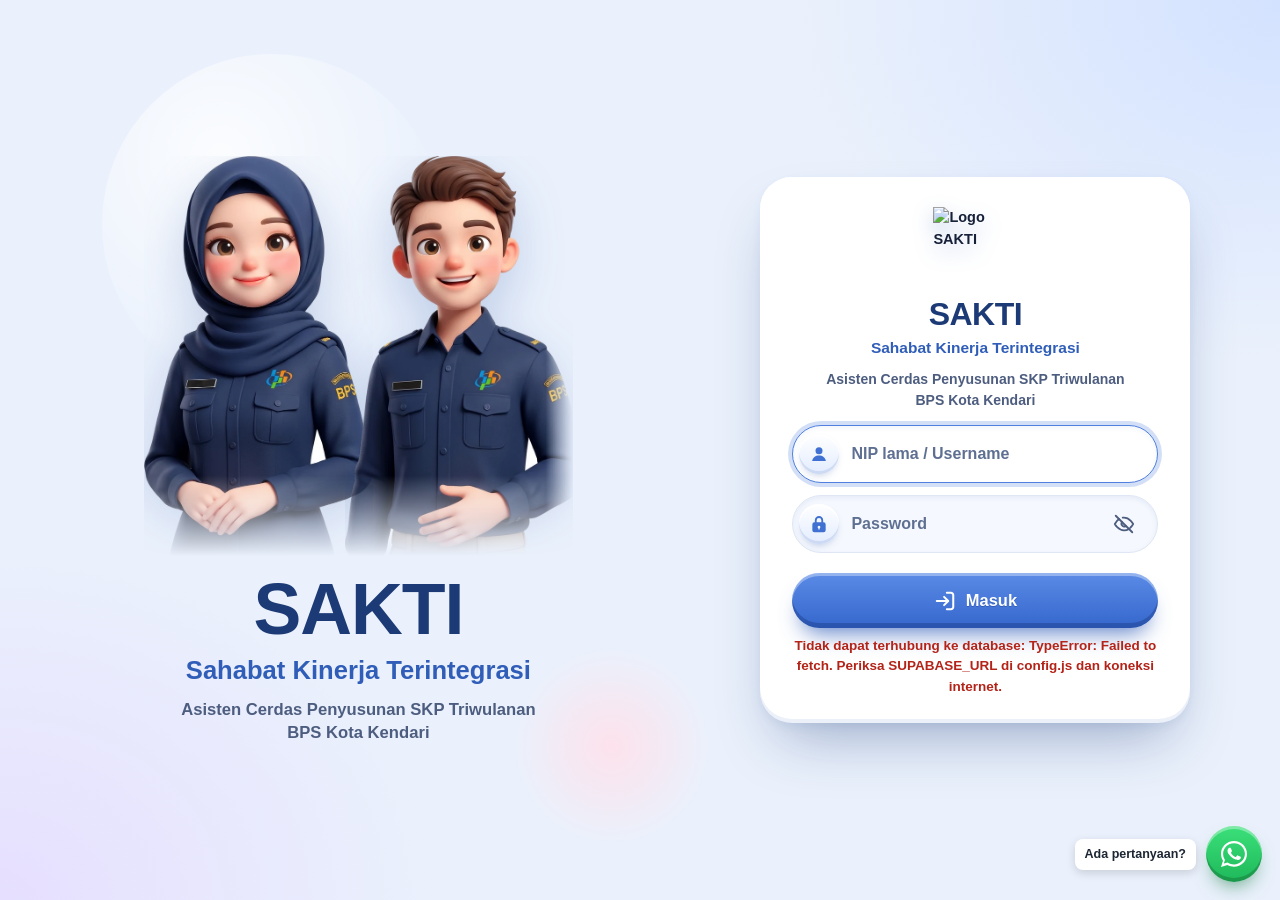
==== index.html @ a7b7d7a2 "Add files via upload" ====
<!DOCTYPE html>
<html lang="id">
<head>
<meta charset="utf-8">
<script>
/* Aplikasi terpasang di HP: setiap kali dibuka, halaman pertama = Catat Kegiatan */
try { var sa = (window.matchMedia && matchMedia('(display-mode: standalone)').matches) || navigator.standalone === true;
  if (sa && !sessionStorage.getItem('sakti-sesi') && !location.hash) { sessionStorage.setItem('sakti-sesi', '1'); location.replace('input.html'); }
  sessionStorage.setItem('sakti-sesi', '1'); } catch (e) { }
</script>
<meta name="viewport" content="width=device-width, initial-scale=1, viewport-fit=cover">
<meta name="description" content="Aplikasi SAKTI BPS Kota Kendari: catat kegiatan harian semudah chat, rekap otomatis, dan dokumen Bukti Dukung SKP siap unggah.">
<meta property="og:type" content="website">
<meta property="og:site_name" content="SAKTI · BPS Kota Kendari">
<meta property="og:title" content="SAKTI – Sahabat Kinerja Terintegrasi">
<meta property="og:description" content="Aplikasi SAKTI BPS Kota Kendari: catat kegiatan harian semudah chat, rekap otomatis, dan dokumen Bukti Dukung SKP siap unggah.">
<meta property="og:image" content="img/og-sakti.jpg">
<meta property="og:image:width" content="1200"><meta property="og:image:height" content="630">
<meta name="twitter:card" content="summary_large_image">
<title>SAKTI – Sahabat Kinerja Terintegrasi · BPS Kota Kendari</title>
<meta name="theme-color" content="#EAF1FC">
<meta name="mobile-web-app-capable" content="yes">
<meta name="apple-mobile-web-app-capable" content="yes">
<meta name="apple-mobile-web-app-title" content="SAKTI">
<link rel="manifest" href="manifest-dashboard.json">
<link rel="icon" href="icons/dashboard-192.png?v=3">
<link rel="apple-touch-icon" href="icons/dashboard-192.png?v=3">
<style>
  :root { --navy:var(--biru-700); --navy2:var(--biru-900); --biru:var(--biru-600); --biru-muda:var(--biru-50); --bg:var(--n-25); --kartu:#fff; --teks:var(--n-800); --teks2:var(--n-600); --garis:var(--n-100); --hijau:#008069; --merah:var(--bahaya); --kuning:var(--peringatan); }
  * { box-sizing: border-box; }
  html, body { margin: 0; }
  body { font-family: -apple-system, "Segoe UI", Roboto, "Helvetica Neue", Arial, sans-serif; background: var(--bg); color: var(--teks); font-size: 14.5px; line-height: 1.45; }
  button, input, select, textarea { font: inherit; color: inherit; }
  a { color: var(--biru); }
  .app { display: flex; min-height: 100dvh; }
  nav.sisi { width: 232px; background: var(--navy); color: #fff; flex-shrink: 0; display: flex; flex-direction: column; position: sticky; top: 0; height: 100dvh; }
  .brand { display: flex; align-items: center; gap: 10px; padding: 20px 18px 18px; font-weight: 700; font-size: 16px; }
  .brand img { width: 34px; height: 34px; border-radius: 9px; }
  .brand small { display: block; font-weight: 400; font-size: 11.5px; opacity: .7; }
  nav.sisi a.menu { display: flex; align-items: center; gap: 12px; color: #d7e3ef; text-decoration: none; padding: 11px 18px; margin: 2px 10px; border-radius: 9px; font-size: 14.5px; }
  nav.sisi a.menu:hover { background: rgba(255,255,255,.08); color: #fff; }
  nav.sisi .menu-grup { font-size: 11px; letter-spacing: .6px; text-transform: uppercase; color: var(--n-500); padding: 14px 28px 4px; }
  nav.sisi a.menu.aktif { background: #fff; color: var(--navy); font-weight: 600; }
  nav.sisi svg, .bawah-nav svg { width: 20px; height: 20px; fill: currentColor; flex-shrink: 0; }
  .akun { margin: auto 14px 10px; padding: 10px 12px; background: rgba(255,255,255,.07); border-radius: 10px; font-size: 12.5px; color: #d7e3ef; }
  .akun b { display: block; color: #fff; font-size: 13.5px; white-space: nowrap; overflow: hidden; text-overflow: ellipsis; }
  .akun button { margin-top: 6px; background: none; border: 1px solid rgba(255,255,255,.3); color: #fff; border-radius: 7px; padding: 4px 10px; font-size: 12px; cursor: pointer; }
  .catat-btn { margin: 0 14px 18px; display: flex; align-items: center; justify-content: center; gap: 8px; background: #25D366; color: #073b1c; font-weight: 700; text-decoration: none; padding: 12px; border-radius: 10px; }
  .catat-btn svg { width: 20px; height: 20px; fill: currentColor; }
  main { flex: 1; min-width: 0; padding: 22px 28px 40px; }
  .kepala { display: flex; align-items: center; gap: 12px; flex-wrap: wrap; margin-bottom: 18px; }
  .kepala h1 { font-size: 22px; margin: 0; flex: 1; min-width: 180px; }
  .kepala p { margin: 2px 0 0; color: var(--teks2); font-size: 13.5px; }
  .bulan { display: inline-flex; align-items: center; background: #fff; border: 1px solid var(--garis); border-radius: 10px; overflow: hidden; }
  .bulan button { border: 0; background: none; width: 36px; height: 38px; cursor: pointer; font-size: 18px; color: var(--teks2); }
  .bulan button:hover { background: var(--bg); }
  .bulan span { min-width: 140px; text-align: center; font-weight: 600; }
  .grid4 { display: grid; grid-template-columns: repeat(4, 1fr); gap: 14px; margin-bottom: 16px; }
  .grid2 { display: grid; grid-template-columns: 1.4fr 1fr; gap: 16px; margin-bottom: 16px; } .grid2-profil { grid-template-columns: 1.2fr 1fr; } .grid2 > * { min-width: 0; }
  .kartu { background: var(--kartu); border: 1px solid var(--garis); border-radius: 14px; padding: 16px 18px; }
  .kartu h2 { font-size: 15px; margin: 0 0 12px; display: flex; align-items: center; gap: 8px; }
  .kartu h2 .kanan { margin-left: auto; font-weight: 400; font-size: 13px; }
  .stat .label { color: var(--teks2); font-size: 13px; }
  .stat .angka { font-size: 30px; font-weight: 700; letter-spacing: -.5px; margin: 4px 0 2px; font-variant-numeric: tabular-nums; }
  .stat .ket { font-size: 12.5px; color: var(--teks2); }
  .chartwrap { position: relative; }
  .chartwrap svg { width: 100%; height: 220px; display: block; }
  .tip { position: absolute; pointer-events: none; background: var(--n-800); color: #fff; font-size: 12.5px; padding: 6px 9px; border-radius: 7px; white-space: nowrap; transform: translate(-50%, -110%); opacity: 0; transition: opacity .1s; z-index: 3; }
  .rhk-item { padding: 9px 0; border-bottom: 1px solid var(--garis); }
  .rhk-item:last-child { border-bottom: 0; }
  .rhk-item .atas { display: flex; gap: 10px; align-items: baseline; font-size: 13.5px; }
  .rhk-item .atas b { flex: 1; font-weight: 500; }
  .rhk-item .atas span { color: var(--teks2); white-space: nowrap; font-variant-numeric: tabular-nums; }
  .progress { height: 8px; background: var(--n-50); border-radius: 4px; margin-top: 6px; overflow: hidden; }
  .progress i { display: block; height: 100%; background: var(--biru); border-radius: 4px; }
.b-on { background: var(--sukses-bg); color: var(--sukses); } .b-off { background: var(--bahaya-bg); color: var(--bahaya); }
  .pd-tabel td { vertical-align: middle; } .pd-tabel .num, .pd-tabel th.num { text-align: right; } .pd-tabel .nip { font-variant-numeric: tabular-nums; color: var(--teks2); white-space: nowrap; }
  .pd-tabel a.nm { color: inherit; text-decoration: none; display: flex; align-items: center; gap: 10px; } .pd-tabel a.nm:hover b { color: var(--biru-600); text-decoration: underline; }
  .pd-alat { display: flex; gap: 10px; flex-wrap: wrap; padding: 0 18px 12px; } .pd-alat input, .pd-alat select { border: 1px solid var(--n-200); border-radius: 10px; padding: 9px 12px; font: inherit; font-size: 14px; background: #fff; } .pd-alat input { flex: 1; min-width: 180px; }
  .akt a.nmk { color: inherit; font-weight: 600; text-decoration: none; } .akt a.nmk:hover { text-decoration: underline; } .akt .kut { display: block; color: var(--teks); font-size: 12.5px; margin-top: 3px; padding: 6px 9px; background: #f6f8fb; border-radius: 8px; overflow: hidden; text-overflow: ellipsis; white-space: nowrap; max-width: 100%; }
  .akt .tx { min-width: 0; flex: 1; } #dashPim .d-baris2 > *, #dashPim .d-baris3 > * { min-width: 0; } .tb-bln .trk i.nol { min-width: 0; padding: 0; }
  a.top { color: inherit; text-decoration: none; } a.top:hover { border-color: #c9d8ea; }
  @media (max-width: 560px) { .pd-tabel .hp-sembunyi { display: none; } }
  .badge { display: inline-flex; align-items: center; gap: 4px; font-size: 12px; font-weight: 600; padding: 2px 8px; border-radius: 10px; }
  .b-ok { background: var(--sukses-bg); color: var(--sukses); } .b-jalan { background: #fff3dc; color: var(--peringatan); } .b-kurang { background: var(--bahaya-bg); color: var(--bahaya); }
  .daftar-baru div { display: flex; gap: 10px; padding: 8px 0; border-bottom: 1px solid var(--garis); font-size: 13.5px; }
  .daftar-baru div:last-child { border: 0; }
  .daftar-baru time { color: var(--teks2); white-space: nowrap; min-width: 82px; font-variant-numeric: tabular-nums; }
  .kosong { color: var(--teks2); text-align: center; padding: 26px 10px; font-size: 13.5px; }
  .tabel-wrap { overflow-x: auto; }
  table.t { width: 100%; border-collapse: collapse; font-size: 13.5px; }
  table.t th { text-align: left; font-size: 12px; text-transform: uppercase; letter-spacing: .3px; color: var(--teks2); font-weight: 600; padding: 10px 10px; border-bottom: 1px solid var(--garis); background: var(--n-25); white-space: nowrap; }
  table.t td { padding: 10px; border-bottom: 1px solid var(--garis); vertical-align: top; }
  table.t tr:hover td { background: var(--n-25); }
  .num { text-align: right; font-variant-numeric: tabular-nums; }
  .alat { display: flex; gap: 10px; flex-wrap: wrap; margin-bottom: 14px; align-items: center; }
  .alat input, .alat select { padding: 9px 11px; border: 1px solid var(--garis); border-radius: 9px; background: #fff; }
  .alat input[type=search] { flex: 1; min-width: 180px; }
  .btn { display: inline-flex; align-items: center; justify-content: center; gap: 7px; padding: 9px 15px; border-radius: 9px; border: 1px solid var(--garis); background: #fff; cursor: pointer; font-weight: 600; text-decoration: none; color: var(--teks); white-space: nowrap; }
  .btn:hover { background: var(--n-25); }
  .btn.utama { background: var(--navy); color: #fff; border-color: var(--navy); }
  .btn.utama:hover { background: var(--navy2); }
  .btn.bahaya { color: var(--merah); }
  .btn.kecil { padding: 5px 9px; font-size: 12.5px; font-weight: 500; }
  .btn:disabled { opacity: .55; cursor: default; }
  .ikon { border: 0; background: none; cursor: pointer; padding: 5px; border-radius: 6px; color: var(--teks2); }
  .ikon:hover { background: var(--bg); color: var(--teks); }
  .ikon svg { width: 18px; height: 18px; fill: currentColor; display: block; }
  .thumb { width: 38px; height: 38px; object-fit: cover; border-radius: 6px; margin-right: 3px; cursor: zoom-in; vertical-align: middle; background: #eee; }
  .form label { display: block; font-size: 12.5px; color: var(--teks2); margin: 12px 0 5px; font-weight: 500; }
  .form input, .form select, .form textarea { width: 100%; padding: 10px 11px; border: 1px solid var(--n-200); border-radius: 9px; background: #fff; }
  .form textarea { min-height: 90px; resize: vertical; }
  .form input:focus, .form select:focus, .form textarea:focus, .alat input:focus { outline: 2px solid var(--biru-muda); border-color: var(--biru); }
  .baris2 { display: grid; grid-template-columns: 1fr 1fr; gap: 0 14px; }
  .rhk-edit { border: 1px solid var(--garis); border-radius: 12px; padding: 4px 14px 14px; margin-bottom: 12px; background: #fff; }
  .rhk-edit .hd { display: flex; align-items: center; gap: 8px; padding-top: 10px; }
  .rhk-edit .hd b { width: 26px; height: 26px; border-radius: 50%; background: var(--biru-muda); color: var(--navy); display: grid; place-items: center; font-size: 13px; flex-shrink: 0; }
  .rhk-edit .hd .real { margin-left: auto; font-size: 13px; color: var(--teks2); }
  .rhk-edit .g { display: grid; grid-template-columns: 2.2fr 1fr .8fr .8fr; gap: 0 12px; }
  .jenis { display: grid; grid-template-columns: repeat(4, 1fr); gap: 10px; }
  @media (max-width: 1100px) { .jenis { grid-template-columns: 1fr 1fr; } }
  .jenis label { border: 2px solid var(--garis); border-radius: 12px; padding: 12px 14px; cursor: pointer; display: block; margin: 0; color: var(--teks); }
  .jenis input { display: none; }
  .jenis label:has(input:checked) { border-color: var(--biru); background: var(--biru-50); }
  .jenis b { display: block; font-size: 14px; margin-bottom: 2px; }
  .jenis span { font-size: 12.5px; color: var(--teks2); }
  .cek { display: flex !important; align-items: center; gap: 8px; color: var(--teks) !important; font-size: 14px !important; cursor: pointer; }
  .cek input { width: 18px; height: 18px; }
  .ringkas { background: var(--biru-50); border: 1px dashed #b8d0e8; border-radius: 10px; padding: 12px 14px; font-size: 13.5px; margin: 16px 0; }
  .bawah-nav { display: none; }
  .rk-tabel td { vertical-align: top; } .rk-tabel .rk-teks { font-weight: 600; line-height: 1.4; } .rk-tabel .iki { color: var(--teks2); line-height: 1.4; }
  .rk-tabel mark { background: #fff1a8; padding: 0; }
  .rk-baris { cursor: pointer; } .rk-baris:hover td { background: #f4f8fd; } .rk-baris.buka td { background: var(--biru-50); border-bottom-color: transparent; }
  .rk-baris .rk-teks { font-weight: 600; line-height: 1.4; } .rk-panah { display: inline-block; width: 22px; height: 22px; border-radius: 6px; text-align: center; line-height: 22px; color: var(--biru-600); transition: transform .15s; }
  .rk-baris.buka .rk-panah { transform: rotate(90deg); } .rk-jml { display: inline-block; font-size: 12px; font-weight: 600; color: var(--biru-700); background: var(--biru-50); border-radius: 999px; padding: 2px 9px; white-space: nowrap; }
  .rk-detail > td { background: #f7fafd; padding: 0 12px 12px 56px !important; }
  .iki-list { list-style: none; margin: 0; padding: 0; border: 1px solid #dde7f2; border-radius: 10px; background: #fff; overflow: hidden; }
  .iki-list li { display: flex; gap: 12px; align-items: flex-start; padding: 10px 12px; border-top: 1px solid var(--n-50); font-size: 13.5px; line-height: 1.45; }
  .iki-list li:first-child { border-top: 0; } .iki-list .iki-no { flex: 0 0 auto; font-weight: 700; color: var(--biru-600); min-width: 40px; } .iki-list .iki-t { flex: 1; }
  .iki-list .iki-k { flex: 0 0 auto; font-size: 12px; color: var(--teks2); white-space: nowrap; } .iki-list .iki-a { flex: 0 0 auto; white-space: nowrap; }
  .iki-tambah { margin-top: 8px; border: 1px dashed #9cbad9; background: none; color: var(--biru-700); border-radius: 8px; padding: 6px 12px; font: inherit; font-size: 12.5px; font-weight: 600; cursor: pointer; }
  .pager { display: flex; justify-content: space-between; align-items: center; gap: 10px; flex-wrap: wrap; padding: 12px 18px 16px; font-size: 13px; color: var(--teks2); }
  .pg-nav { display: flex; gap: 4px; flex-wrap: wrap; } .pg-nav button { min-width: 34px; height: 34px; border: 1px solid #d5dfea; background: #fff; border-radius: 8px; font: inherit; font-weight: 600; color: var(--biru-700); cursor: pointer; }
  .pg-nav button.aktif { background: var(--biru-700); border-color: var(--biru-700); color: #fff; } .pg-nav button:disabled { opacity: .4; cursor: default; } .pg-titik { padding: 0 4px; line-height: 34px; }
  @media (max-width: 640px) { .rk-detail > td { padding-left: 12px !important; } .iki-list li { flex-wrap: wrap; } .iki-list .iki-t { flex-basis: calc(100% - 52px); } }
  .rk-tabel td[rowspan] { background: var(--n-25); } .rk-n { font-size: 11px; font-weight: 600; color: var(--biru-600); margin-top: 3px; }
  .rk-admin { display: inline-block; font-size: 11.5px; font-weight: 600; color: var(--biru-700); background: var(--biru-50); border-radius: 6px; padding: 3px 7px; } .rk-dari { font-size: 11px; color: var(--biru-600); margin-top: 2px; }
  .rk-pilih { display: block; width: 100%; min-width: 200px; max-width: 320px; text-align: left; font: inherit; font-size: 12.5px; line-height: 1.35; padding: 6px 8px; border: 1px solid var(--n-200); border-radius: 8px; background: #fff; cursor: pointer; color: var(--teks); }
  .rk-pilih.kosong-rk { border-color: #e8b35a; background: #fff9ec; color: var(--peringatan); }
  .ri-ring { background: var(--biru-50); border: 1px dashed #b8d0e8; border-radius: 10px; padding: 10px 12px; margin: 12px 0 8px; font-size: 13.5px; }
  .ri-tbl { max-height: 330px; overflow: auto; border: 1px solid var(--garis); border-radius: 10px; } .ri-tbl table { font-size: 12.5px; }
  .st { font-weight: 600; white-space: nowrap; } .st.ok { color: var(--sukses); } .st.salah { color: var(--bahaya); } .st.ada { color: var(--peringatan); }
  .rk-baru { display: grid; grid-template-columns: 1fr 1fr auto; gap: 12px; margin-top: 14px; padding-top: 14px; border-top: 1px dashed var(--garis); }
  .rk-baru label, .rk-row label { display: block; font-size: 12px; color: var(--teks2); margin-bottom: 4px; font-weight: 500; }
  .rk-baru textarea, .rk-row textarea, table.rekap textarea { width: 100%; font: inherit; font-size: 13.5px; padding: 8px 9px; border: 1px solid var(--n-200); border-radius: 8px; resize: vertical; background: #fff; }
  .rk-row { display: grid; grid-template-columns: 30px 1fr 1fr auto; gap: 10px; align-items: start; padding: 10px 0; border-bottom: 1px solid var(--garis); }
  .rk-row .no { width: 26px; height: 26px; border-radius: 50%; background: var(--biru-muda); color: var(--navy); display: grid; place-items: center; font-weight: 700; font-size: 13px; margin-top: 18px; }
  .rk-row .info { font-size: 12px; color: var(--teks2); margin-top: 20px; white-space: nowrap; display: flex; gap: 6px; align-items: center; }
  table.rekap textarea { min-height: 38px; border-color: transparent; background: transparent; padding: 6px 7px; }
  table.rekap textarea:hover { border-color: var(--n-200); background: #fff; } table.rekap textarea:focus { border-color: var(--biru); background: #fff; outline: 2px solid var(--biru-muda); }
  table.rekap select { font: inherit; font-size: 13px; padding: 6px 7px; border: 1px solid var(--n-200); border-radius: 8px; background: #fff; max-width: 220px; }
  table.rekap select.kosong-rk { border-color: #e8b35a; background: #fff9ec; }
  table.rekap tr.dipilih td { background: var(--biru-50); }
  .massal { display: flex; gap: 8px; align-items: center; flex-wrap: wrap; background: var(--biru-50); border: 1px solid #c9dcf0; border-radius: 10px; padding: 8px 12px; margin-bottom: 12px; font-size: 13.5px; }
  .massal select { font: inherit; padding: 6px 8px; border: 1px solid var(--n-200); border-radius: 8px; max-width: 320px; }
  .tersimpan { color: var(--sukses); font-size: 12px; }
  .gab-daftar { border: 1px solid var(--garis); border-radius: 10px; max-height: 240px; overflow: auto; margin-bottom: 8px; }
  .gab-daftar label { display: flex; gap: 10px; align-items: flex-start; padding: 9px 12px; border-top: 1px solid var(--garis); margin: 0; font-weight: 400; color: var(--teks); cursor: pointer; font-size: 13.5px; }
  .gab-daftar label:first-child { border-top: 0; } .gab-daftar input { width: auto; margin: 3px 0 0; } .gab-daftar small { color: var(--teks2); white-space: nowrap; margin-left: auto; }
  .pb-info .ld-hapus { border: 0; background: none; color: var(--bahaya); cursor: pointer; font: inherit; padding: 0; text-decoration: underline; }
  .pb-info { margin-top: 6px; padding: 6px 8px; border-radius: 8px; background: var(--biru-50); border: 1px solid #c9def5; font-size: 12px; color: var(--biru-700); }
  tr.baris-gab td { background: #f6f9ff; } .gab-jml { font-size: 12px; color: var(--biru-700); font-weight: 600; } .gab-ket { font-size: 11.5px; color: var(--teks2); margin-top: 3px; }
  .gab-tanda { font-size: 12px; color: var(--biru-700); background: var(--biru-50); border-radius: 6px; padding: 3px 7px; margin-top: 4px; display: inline-flex; gap: 6px; align-items: center; }
  .gab-tanda button { border: 0; background: none; color: var(--bahaya); cursor: pointer; font: inherit; font-size: 12px; padding: 0; }
  .saran-gab { background: #fffbea; border: 1px solid #f1d39a; border-radius: 10px; padding: 10px 12px; margin-bottom: 12px; font-size: 13.5px; }
  .saran-gab .sg { border-top: 1px dashed #ecd9a6; padding: 8px 0 2px; display: flex; gap: 10px; align-items: flex-start; flex-wrap: wrap; }
  .saran-gab .sg ul { margin: 0; padding-left: 18px; flex: 1; min-width: 220px; } .saran-gab .sg li { margin: 1px 0; }
  .modal { position: fixed; inset: 0; background: rgba(15,25,35,.5); display: none; align-items: center; justify-content: center; z-index: 50; padding: 16px; }
  .modal.on { display: flex; }
  .modal .isi { background: #fff; border-radius: 16px; width: 100%; max-width: 540px; max-height: 92dvh; overflow-y: auto; padding: 20px 22px; }
  .modal h3 { margin: 0 0 6px; font-size: 18px; }
  .modal .aksi { display: flex; gap: 8px; justify-content: flex-end; margin-top: 18px; flex-wrap: wrap; }
  .fotoedit { display: flex; gap: 8px; flex-wrap: wrap; align-items: center; }
  .fotoedit div { position: relative; } .fotoedit img { width: 72px; height: 72px; object-fit: cover; border-radius: 8px; display: block; }
  .fotoedit button.x { position: absolute; top: -6px; right: -6px; width: 22px; height: 22px; border-radius: 50%; border: 0; background: #333; color: #fff; cursor: pointer; line-height: 22px; padding: 0; }
  #viewer { position: fixed; inset: 0; background: rgba(0,0,0,.9); display: none; z-index: 60; align-items: center; justify-content: center; cursor: zoom-out; }
  #viewer.on { display: flex; } #viewer img { max-width: 96%; max-height: 96%; }
  #skp-toast { position: fixed; left: 50%; bottom: 28px; transform: translateX(-50%) translateY(20px); background: var(--n-800); color: #fff; padding: 10px 18px; border-radius: 22px; font-size: 13.5px; opacity: 0; pointer-events: none; transition: .2s; z-index: 70; max-width: 90%; text-align: center; }
  #skp-toast.show { opacity: 1; transform: translateX(-50%); }
  .info-box { background: #fffbea; border: 1px solid #f1df9c; border-radius: 10px; padding: 11px 14px; font-size: 13.5px; margin-bottom: 14px; }
  .langkah { margin: 6px 0 0; padding-left: 20px; } .langkah li { margin: 4px 0; }

  /* ===== Gaya baru: sidebar gradasi + topbar (selaras halaman admin) ===== */
  body { background: var(--n-25); }
  nav.sisi { background: linear-gradient(180deg, var(--biru-700) 0%, var(--biru-700) 55%, var(--biru-600) 100%); }
  .brand { border-bottom: 1px solid rgba(255,255,255,.12); margin-bottom: 8px; }
  .brand img { width: 38px; height: 38px; border-radius: 10px; background: #fff; }
  nav.sisi a.menu { color: rgba(255,255,255,.86); font-weight: 500; transition: background .15s; }
  nav.sisi a.menu.aktif { box-shadow: 0 4px 14px rgba(0,0,0,.15); font-weight: 700; }
  nav.sisi .menu-grup { color: rgba(255,255,255,.55); }
  .akun { display: flex; align-items: center; gap: 10px; margin: auto 12px 16px; padding: 10px; background: rgba(255,255,255,.08); }
  .akun .av { background: #fff; color: var(--biru-700); } .akun .u { flex: 1; min-width: 0; } .akun .u b { font-size: 13px; } .akun .u small { display: block; font-size: 11.5px; opacity: .75; white-space: nowrap; overflow: hidden; text-overflow: ellipsis; }
  .akun button { margin: 0; width: 34px; height: 34px; padding: 0; display: grid; place-items: center; border-radius: 9px; background: rgba(255,255,255,.08); }
  .akun button svg { width: 17px; height: 17px; fill: none; }
  .isi-utama { flex: 1; min-width: 0; display: flex; flex-direction: column; }
  .topbar { position: sticky; top: 0; z-index: 30; background: rgba(255,255,255,.92); backdrop-filter: blur(8px); border-bottom: 1px solid var(--garis); display: flex; align-items: center; gap: 14px; padding: 12px 28px; padding-top: calc(12px + env(safe-area-inset-top)); }
  .tb-judul { flex: 1; min-width: 0; } .tb-judul h1 { margin: 0; font-size: 19px; } .tb-judul p { margin: 1px 0 0; font-size: 12.5px; color: var(--teks2); white-space: nowrap; overflow: hidden; text-overflow: ellipsis; }
  .tb-catat { display: inline-flex; align-items: center; gap: 7px; background: #25D366; color: #073b1c; font-weight: 700; text-decoration: none; padding: 9px 14px; border-radius: 10px; font-size: 13.5px; } .tb-catat svg { width: 18px; height: 18px; fill: currentColor; }
  .av { width: 38px; height: 38px; border-radius: 50%; display: grid; place-items: center; font-weight: 700; font-size: 14px; color: #fff; background: var(--biru-600); flex: 0 0 auto; text-decoration: none; }
  .d-hero .bulan span { color: #fff; }
  .akt .tx b { font-weight: 600; } .akt .meta { display: flex; flex-wrap: wrap; gap: 4px 10px; margin-top: 3px; font-size: 12px; color: var(--teks2); }
  .akt .bd-ik { width: 36px; height: 36px; border-radius: 10px; display: grid; place-items: center; font-size: 12px; font-weight: 800; color: #fff; flex: 0 0 auto; }
  .tag-rk { color: var(--biru-600); font-weight: 600; } .tag-no { color: var(--peringatan); font-weight: 600; }
  .qa a { position: relative; overflow: hidden; border-radius: 16px; padding: 18px 16px; color: #fff; text-align: center; min-height: 104px; display: flex; flex-direction: column; align-items: center; justify-content: center; gap: 4px; text-decoration: none; transition: transform .15s, box-shadow .15s; }
  .qa a:hover { transform: translateY(-2px); box-shadow: 0 10px 22px rgba(0,0,0,.16); }
  .qa a::after { content: ""; position: absolute; width: 90px; height: 90px; border-radius: 50%; background: rgba(255,255,255,.14); right: -26px; top: -30px; }
  .qa a svg { width: 24px; height: 24px; position: absolute; left: 16px; top: 16px; } .qa a b { font-size: 14.5px; margin-top: 18px; } .qa a small { font-size: 12px; opacity: .85; }
  .qhijau { background: linear-gradient(135deg, var(--sukses), #10b981); }
  #v-dashboard .chartwrap svg { height: 240px; }
  @media (max-width: 760px) { .topbar { padding: 10px 14px; padding-top: calc(10px + env(safe-area-inset-top)); } .tb-catat { display: none; } .tb-judul p { display: none; } }
  /* ===== Dashboard ===== */
  .d-hero { position: relative; overflow: hidden; border-radius: 22px; padding: 26px 28px 24px; color: #fff; background: linear-gradient(120deg, var(--biru-700) 0%, var(--biru-600) 60%, #2a7cc7 100%); box-shadow: 0 14px 34px rgba(31,78,121,.28); margin-bottom: 20px; }
  .d-hero::before, .d-hero::after { content: ""; position: absolute; border-radius: 50%; background: rgba(255,255,255,.07); }
  .d-hero::before { width: 360px; height: 360px; right: -90px; top: -150px; } .d-hero::after { width: 220px; height: 220px; right: 160px; bottom: -150px; }
  .d-hero-atas { position: relative; display: flex; align-items: flex-start; gap: 14px; flex-wrap: wrap; z-index: 1; }
  .d-hero h2 { margin: 0; font-size: 28px; letter-spacing: -.3px; } .d-hero .d-sub { margin: 4px 0 0; opacity: .85; font-size: 14.5px; }
  .d-tgl { display: inline-block; margin-left: 12px; vertical-align: 6px; font-size: 12.5px; font-weight: 600; background: rgba(255,255,255,.16); border: 1px solid rgba(255,255,255,.25); padding: 4px 12px; border-radius: 999px; }
  .d-hero-aksi { margin-left: auto; display: flex; gap: 8px; align-items: center; }
  .d-hero .bulan { background: rgba(255,255,255,.12); border-color: rgba(255,255,255,.28); color: #fff; } .d-hero .bulan button { color: #fff; } .d-hero .bulan span { min-width: 128px; }
  .d-btn-kaca { border: 1px solid rgba(255,255,255,.3); background: rgba(255,255,255,.12); color: #fff; border-radius: 10px; height: 38px; min-width: 38px; display: inline-grid; place-items: center; cursor: pointer; padding: 0 10px; }
  .d-btn-kaca svg { width: 17px; height: 17px; } .d-btn-kaca:hover { background: rgba(255,255,255,.22); }
  .d-hero-grid { position: relative; z-index: 1; display: grid; grid-template-columns: repeat(4, 1fr); gap: 14px; margin-top: 22px; }
  .d-tile { background: rgba(255,255,255,.1); border: 1px solid rgba(255,255,255,.2); border-radius: 14px; padding: 14px 16px; }
  .d-tile .t-kep { display: flex; align-items: center; gap: 9px; font-size: 13px; opacity: .92; }
  .d-tile .t-ik { width: 30px; height: 30px; border-radius: 8px; background: rgba(255,255,255,.18); display: grid; place-items: center; } .d-tile .t-ik svg { width: 17px; height: 17px; }
  .d-tile b { display: block; font-size: 28px; margin: 10px 0 2px; font-variant-numeric: tabular-nums; letter-spacing: -.5px; } .d-tile small { font-size: 12px; opacity: .78; }
  .d-kpi { display: grid; grid-template-columns: repeat(4, 1fr); gap: 16px; margin-bottom: 20px; }
  .d-kartu { background: #fff; border: 1px solid var(--n-100); border-radius: 18px; box-shadow: 0 2px 10px rgba(16,40,70,.05); }
  .kpi { padding: 18px 18px 16px; }
  .kpi-atas { display: flex; justify-content: space-between; align-items: flex-start; }
  .kpi-ik { width: 44px; height: 44px; border-radius: 12px; display: grid; place-items: center; } .kpi-ik svg { width: 22px; height: 22px; }
  .tren { display: inline-flex; align-items: center; gap: 4px; font-size: 12px; font-weight: 700; padding: 3px 9px; border-radius: 999px; background: var(--sukses-bg); color: var(--sukses); } .tren.turun { background: #fdecec; color: var(--bahaya); } .tren.netral { background: var(--n-50); color: var(--n-600); }
  .kpi b.angka { display: block; font-size: 30px; margin: 14px 0 2px; font-variant-numeric: tabular-nums; letter-spacing: -.5px; }
  .kpi .k-lbl { font-weight: 600; font-size: 14px; } .kpi .k-sub { font-size: 12px; color: var(--teks2); }
  .kpi .k-prog { display: flex; justify-content: space-between; font-size: 12px; color: var(--teks2); margin-top: 14px; } .kpi .k-prog b { color: var(--teks); }
  .bar-p { height: 7px; background: var(--n-50); border-radius: 99px; overflow: hidden; margin-top: 6px; } .bar-p i { display: block; height: 100%; border-radius: 99px; }
  .kpi .k-kaki { display: flex; justify-content: space-between; font-size: 12px; color: var(--teks2); margin-top: 12px; padding-top: 10px; border-top: 1px solid var(--n-50); } .kpi .k-kaki b { color: var(--teks); }
  .d-baris2 { display: grid; grid-template-columns: 1.65fr 1fr; gap: 20px; margin-bottom: 20px; }
  .d-baris3 { display: grid; grid-template-columns: 1fr 1fr; gap: 20px; margin-bottom: 20px; }
  .d-pad { padding: 20px 22px; }
  .d-kep { display: flex; align-items: flex-start; gap: 10px; margin-bottom: 16px; } .d-kep > div:first-child { flex: 1; }
  .d-kep h3 { margin: 0; font-size: 17px; } .d-kep p { margin: 2px 0 0; font-size: 13px; color: var(--teks2); }
  .seg { display: inline-flex; gap: 6px; } .seg button { border: 1px solid var(--n-200); background: #fff; border-radius: 9px; padding: 7px 12px; font-size: 13px; font-weight: 600; cursor: pointer; color: var(--teks); }
  .seg button.on { background: var(--biru-700); border-color: var(--biru-700); color: #fff; }
  .tb-bln { margin-bottom: 14px; } .tb-bln .bk { display: flex; align-items: center; gap: 8px; font-size: 13.5px; margin-bottom: 7px; } .tb-bln .bk .nm { font-weight: 600; } .tb-bln .bk .ket { color: var(--teks2); font-size: 12.5px; flex: 1; } .tb-bln .bk .nil { font-weight: 700; }
  .tb-bln .trk { height: 44px; background: var(--n-50); border-radius: 12px; overflow: hidden; } .tb-bln .trk i { display: flex; align-items: center; justify-content: flex-end; height: 100%; padding-right: 14px; color: #fff; font-style: normal; font-size: 12.5px; font-weight: 700; border-radius: 12px; background: linear-gradient(90deg, var(--biru-700), var(--biru-600)); min-width: 52px; transition: width .5s; }
  .mini4 { display: grid; grid-template-columns: repeat(4, 1fr); gap: 12px; margin-top: 18px; padding-top: 18px; border-top: 1px solid var(--n-50); }
  .mini4 > div { border-radius: 14px; padding: 14px 10px; text-align: center; } .mini4 svg { width: 20px; height: 20px; } .mini4 b { display: block; font-size: 22px; margin: 6px 0 2px; font-variant-numeric: tabular-nums; } .mini4 span { font-size: 12px; color: var(--teks2); }
  .live { display: inline-flex; align-items: center; gap: 6px; font-size: 12px; font-weight: 600; color: var(--sukses); } .live::before { content: ""; width: 8px; height: 8px; border-radius: 50%; background: #22c55e; box-shadow: 0 0 0 3px rgba(34,197,94,.2); }
  .akt { display: flex; gap: 12px; padding: 12px 0; border-bottom: 1px solid var(--n-50); } .akt:last-child { border-bottom: 0; }
  .akt .av { width: 36px; height: 36px; font-size: 13px; } .akt .tx { font-size: 13.5px; line-height: 1.4; } .akt .tx small { display: block; color: var(--teks2); font-size: 12px; margin-top: 2px; } .akt .tx em { font-style: normal; color: var(--sukses); font-weight: 600; }
  .lnk { display: block; text-align: center; margin-top: 10px; color: var(--biru-600); font-weight: 600; font-size: 13.5px; text-decoration: none; border: 0; background: none; cursor: pointer; width: 100%; padding: 8px; }
  .qa { display: grid; grid-template-columns: 1fr 1fr; gap: 14px; }
  .qa button { position: relative; overflow: hidden; border: 0; border-radius: 16px; padding: 18px 16px; color: #fff; text-align: center; cursor: pointer; min-height: 104px; display: flex; flex-direction: column; align-items: center; justify-content: center; gap: 4px; font: inherit; transition: transform .15s, box-shadow .15s; }
  .qa button:hover { transform: translateY(-2px); box-shadow: 0 10px 22px rgba(0,0,0,.16); }
  .qa button::after { content: ""; position: absolute; width: 90px; height: 90px; border-radius: 50%; background: rgba(255,255,255,.14); right: -26px; top: -30px; }
  .qa svg { width: 24px; height: 24px; position: absolute; left: 16px; top: 16px; } .qa b { font-size: 14.5px; margin-top: 18px; } .qa small { font-size: 12px; opacity: .85; }
  .q1 { background: linear-gradient(135deg, var(--biru-700), var(--biru-600)); } .q2 { background: linear-gradient(135deg, var(--sukses), #10b981); } .q3 { background: linear-gradient(135deg, #f97316, #fb923c); } .q4 { background: linear-gradient(135deg, #7c3aed, #a855f7); }
  .top { display: flex; align-items: center; gap: 14px; padding: 12px 14px; border: 1px solid var(--n-50); border-radius: 14px; margin-bottom: 10px; background: var(--n-25); }
  .top .av { position: relative; width: 46px; height: 46px; border-radius: 12px; font-size: 15px; } .top .rk { position: absolute; top: -7px; right: -7px; width: 20px; height: 20px; border-radius: 50%; background: #fff; color: var(--n-800); font-size: 11px; font-weight: 800; display: grid; place-items: center; box-shadow: 0 1px 4px rgba(0,0,0,.2); }
  .top .nm { flex: 1; min-width: 0; } .top .nm b { display: block; font-size: 14.5px; white-space: nowrap; overflow: hidden; text-overflow: ellipsis; } .top .nm small { font-size: 12px; color: var(--teks2); }
  .top .nil { text-align: right; } .top .nil b { display: block; font-size: 17px; } .top .nil small { font-size: 11.5px; color: var(--teks2); }
  .pend { display: grid; grid-template-columns: repeat(3, 1fr); gap: 16px; }
  .pend > div { border-radius: 16px; padding: 18px; display: flex; flex-direction: column; border: 1px solid; }
  .pend .p-atas { display: flex; justify-content: space-between; align-items: center; } .pend .p-ik { width: 42px; height: 42px; border-radius: 11px; display: grid; place-items: center; color: #fff; } .pend .p-ik svg { width: 21px; height: 21px; }
  .pend .p-n { min-width: 36px; height: 36px; padding: 0 8px; border-radius: 99px; display: grid; place-items: center; color: #fff; font-weight: 800; font-size: 15px; }
  .pend h4 { margin: 14px 0 4px; font-size: 15.5px; } .pend p { margin: 0 0 14px; font-size: 13px; color: var(--teks2); flex: 1; }
  .pend .p-btn { border: 0; border-radius: 11px; padding: 11px; color: #fff; font-weight: 700; cursor: pointer; font: inherit; font-weight: 700; }
  .pd1 { background: var(--peringatan-bg); border-color: #fed7aa !important; } .pd1 .p-ik, .pd1 .p-n, .pd1 .p-btn { background: #C2410C; }
  .pd2 { background: var(--biru-50); border-color: #bfdbfe !important; } .pd2 .p-ik, .pd2 .p-n, .pd2 .p-btn { background: var(--biru-600); }
  .pd3 { background: var(--bahaya-bg); border-color: #fecaca !important; } .pd3 .p-ik, .pd3 .p-n, .pd3 .p-btn { background: var(--bahaya); }
  .pill-merah { display: inline-flex; align-items: center; gap: 6px; font-size: 12.5px; font-weight: 700; color: var(--bahaya); background: var(--bahaya-bg); border-radius: 99px; padding: 5px 12px; } .pill-merah::before { content: ""; width: 7px; height: 7px; border-radius: 50%; background: var(--bahaya); }
  .pill-hijau { display: inline-flex; font-size: 12.5px; font-weight: 700; color: var(--sukses); background: var(--sukses-bg); border-radius: 99px; padding: 5px 12px; }
  @media (max-width: 1100px) { .d-hero-grid, .d-kpi { grid-template-columns: repeat(2, 1fr); } .d-baris2 { grid-template-columns: 1fr; } }
  @media (max-width: 760px) { .d-baris3 { grid-template-columns: 1fr; } .pend { grid-template-columns: 1fr; } .mini4 { grid-template-columns: 1fr 1fr; } .d-hero { padding: 20px 18px; } .d-hero h2 { font-size: 22px; } .d-tgl { display: none; } .d-hero-aksi { margin-left: 0; width: 100%; } .d-tile b { font-size: 23px; } .kpi b.angka { font-size: 25px; } }
  @media (max-width: 560px) { .tb-bln .bk .ket { display: none; } .tb-bln .bk .nm { flex: 1; } .d-kep { flex-wrap: wrap; } }
  @media (max-width: 420px) { .d-hero-grid, .d-kpi { grid-template-columns: 1fr 1fr; gap: 10px; } .d-tile { padding: 12px; } .kpi { padding: 14px; } }
  .sb-badge { margin-left: auto; min-width: 20px; height: 20px; padding: 0 6px; border-radius: 99px; background: var(--bahaya); color: #fff; font-size: 11.5px; font-weight: 800; display: inline-grid; place-items: center; }
  .saran-ajak { display: flex; align-items: center; gap: 12px; margin-bottom: 16px; text-decoration: none; color: inherit; border-color: #fde68a; background: #fffbeb; }
  .saran-ajak .sa-ik { font-size: 26px; } .saran-ajak b { display: block; font-size: 14.5px; } .saran-ajak small { display: block; color: var(--teks2); font-size: 12.5px; margin-top: 2px; } .saran-ajak > div { flex: 1; }
  .saran-hero { border-radius: 20px; padding: 22px 26px; color: #fff; background: linear-gradient(120deg, var(--biru-700) 0%, var(--biru-600) 60%, #2a7cc7 100%); margin-bottom: 18px; box-shadow: 0 12px 30px rgba(31,78,121,.22); }
  .saran-hero h2 { margin: 0; font-size: 22px; } .saran-hero p { margin: 6px 0 0; opacity: .9; font-size: 14px; max-width: 720px; }
  .saran-grid { display: grid; grid-template-columns: 1fr 1.1fr; gap: 18px; align-items: start; }
  .form textarea { width: 100%; padding: 10px 11px; border: 1px solid var(--n-200); border-radius: 9px; font: inherit; resize: vertical; box-sizing: border-box; }
  .sa-kat { display: grid; grid-template-columns: 1fr 1fr; gap: 8px; }
  .sa-kat button { display: flex; align-items: center; gap: 8px; padding: 10px 12px; border: 1.5px solid #dbe3ec; background: #fff; border-radius: 11px; font: inherit; font-size: 13.5px; font-weight: 600; cursor: pointer; text-align: left; color: var(--teks); }
  .sa-kat button span { font-size: 17px; } .sa-kat button.on { border-color: var(--biru-600); background: var(--biru-50); color: var(--biru-700); box-shadow: 0 0 0 3px rgba(29,99,166,.12); }
  .sa-lampir { display: flex; align-items: center; gap: 10px; margin-top: 12px; flex-wrap: wrap; }
  .sa-prev { margin-top: 10px; position: relative; display: inline-block; } .sa-prev img { max-width: 220px; max-height: 160px; border-radius: 10px; border: 1px solid var(--garis); display: block; }
  .sa-prev button { position: absolute; top: -8px; right: -8px; width: 26px; height: 26px; border-radius: 50%; border: 0; background: var(--n-800); color: #fff; cursor: pointer; }
  .sa-item { border: 1px solid #e8edf3; border-radius: 14px; padding: 14px; margin-bottom: 12px; background: var(--n-25); }
  .sa-item .sa-atas { display: flex; gap: 8px; align-items: center; flex-wrap: wrap; font-size: 12px; color: var(--teks2); }
  .sa-item h4 { margin: 8px 0 4px; font-size: 14.5px; } .sa-item .sa-isi { font-size: 13.5px; white-space: pre-wrap; color: var(--n-800); }
  .sa-item img { max-width: 160px; max-height: 120px; border-radius: 8px; border: 1px solid var(--garis); margin-top: 8px; cursor: zoom-in; display: block; }
  .sa-kat-chip { display: inline-flex; gap: 4px; align-items: center; font-weight: 700; color: var(--biru-700); background: var(--biru-50); border-radius: 99px; padding: 2px 9px; }
  .st-chip { display: inline-block; font-weight: 700; border-radius: 99px; padding: 2px 9px; font-size: 11.5px; }
  .st-baru { background: var(--peringatan-bg); color: #92400e; } .st-dibaca { background: #e0f2fe; color: #075985; } .st-diproses { background: #ede9fe; color: #5b21b6; } .st-selesai { background: var(--sukses-bg); color: var(--sukses); }
  .sa-balas { margin-top: 10px; background: var(--sukses-bg); border: 1px solid #bbf7d0; border-radius: 12px; padding: 10px 12px; font-size: 13.5px; }
  .sa-balas b { display: block; font-size: 12px; color: var(--sukses); margin-bottom: 3px; } .sa-balas div { white-space: pre-wrap; }
  .sa-hapus { margin-left: auto; border: 0; background: none; color: var(--bahaya); font-size: 12px; cursor: pointer; text-decoration: underline; font: inherit; font-size: 12px; }
  @media (max-width: 980px) { .saran-grid { grid-template-columns: 1fr; } }
  nav.sisi a.menu.menu-catat { background: rgba(37,211,102,.16); color: #fff; font-weight: 700; box-shadow: inset 0 0 0 1px rgba(37,211,102,.45); }
  nav.sisi a.menu.menu-catat svg { color: #4ade80; } nav.sisi a.menu.menu-catat:hover { background: rgba(37,211,102,.26); }
  .d-baris3.satu { grid-template-columns: 1fr; }
  .pb-grid { display: grid; grid-template-columns: repeat(auto-fill, minmax(260px, 1fr)); gap: 10px; } .pb-grid .top { margin-bottom: 0; } .pb-grid > div:not(.top) { grid-column: 1 / -1; }
  .pim-only { display: none !important; } body.pim .pim-only { display: flex !important; } body.pim .menu-grup.pim-only { display: block !important; }
  body.pim .bawah-nav a.peg-only { display: none; }
  .pm-kontrol { display: flex; gap: 10px; align-items: center; flex-wrap: wrap; margin-bottom: 16px; }
  .pm-geser { display: inline-flex; align-items: center; background: #fff; border: 1px solid var(--garis); border-radius: 11px; overflow: hidden; }
  .pm-geser button { border: 0; background: none; width: 40px; height: 40px; font-size: 19px; color: var(--teks2); cursor: pointer; } .pm-geser button:hover { background: var(--n-50); } .pm-geser button:disabled { opacity: .3; cursor: default; }
  .pm-geser .pm-per { min-width: 150px; text-align: center; font-weight: 700; padding: 0 4px; } .pm-geser.kecil button { width: 34px; height: 38px; } .pm-geser.kecil .pm-per { min-width: 120px; font-size: 13.5px; }
  .pm-seg { display: inline-flex; background: #e9eef4; border-radius: 11px; padding: 3px; } .pm-seg button { border: 0; background: none; padding: 8px 13px; border-radius: 9px; font-size: 13px; font-weight: 700; color: var(--teks2); cursor: pointer; } .pm-seg button.on { background: #fff; color: var(--navy); box-shadow: 0 1px 3px rgba(0,0,0,.1); }
  .pm-sel { height: 40px; border: 1px solid var(--garis); border-radius: 11px; background: #fff; padding: 0 10px; font-weight: 600; font-size: 13.5px; max-width: 100%; }
  .pm-warn { display: flex; gap: 14px; align-items: flex-start; background: var(--peringatan-bg); border: 1px solid #fed7aa; border-left: 6px solid #f97316; border-radius: 16px; padding: 16px 18px; margin-bottom: 18px; }
  .pm-warn .ik { width: 42px; height: 42px; border-radius: 12px; background: #C2410C; color: #fff; display: grid; place-items: center; font-size: 21px; flex: 0 0 auto; }
  .pm-warn h4 { margin: 0 0 2px; font-size: 15.5px; color: #9a3412; } .pm-warn p { margin: 0 0 10px; font-size: 13px; color: #7c2d12; }
  .pm-warn .nama { display: flex; flex-wrap: wrap; gap: 8px; }
  .pm-warn .nama a { display: inline-flex; align-items: center; gap: 8px; background: #fff; border: 1px solid #fdba74; border-radius: 99px; padding: 4px 12px 4px 4px; text-decoration: none; color: var(--n-900); font-size: 13px; font-weight: 600; }
  .pm-warn .nama a small { color: #9a3412; font-weight: 500; } .pm-warn .nama .av { width: 26px; height: 26px; font-size: 10px; }
  .pm-ok { display: flex; gap: 10px; align-items: center; background: var(--sukses-bg); border: 1px solid #bbf7d0; border-radius: 14px; padding: 12px 16px; margin-bottom: 18px; color: var(--sukses); font-weight: 600; font-size: 13.5px; }
  .pm-grafik svg { width: 100%; height: 230px; display: block; } .pm-grafik { position: relative; }
  .pm-tabel-wrap { overflow: auto; max-height: calc(100vh - 250px); border-top: 1px solid var(--garis); -webkit-overflow-scrolling: touch; }
  .pm-tabel { width: 100%; border-collapse: separate; border-spacing: 0; font-size: 13.5px; }
  .pm-tabel th { position: sticky; top: 0; z-index: 3; background: #f6f8fb; text-align: left; font-size: 11.5px; text-transform: uppercase; letter-spacing: .4px; color: var(--teks2); font-weight: 700; padding: 10px 12px; border-bottom: 1px solid var(--garis); white-space: nowrap; }
  .pm-tabel th[data-urut] { cursor: pointer; user-select: none; } .pm-tabel th[data-urut]:hover { color: var(--navy); } .pm-tabel th .ar { opacity: .35; margin-left: 3px; } .pm-tabel th.aktif { color: var(--navy); } .pm-tabel th.aktif .ar { opacity: 1; }
  .pm-tabel td { padding: 11px 12px; border-bottom: 1px solid var(--n-50); vertical-align: middle; background: #fff; }
  .pm-tabel tr:last-child td { border-bottom: 0; } .pm-tabel tbody tr:hover td { background: var(--n-25); } .pm-tabel tbody tr.klik { cursor: pointer; }
  .pm-tabel .n { text-align: right; font-variant-numeric: tabular-nums; white-space: nowrap; } .pm-tabel .c { text-align: center; }
  .pm-nama { display: flex; align-items: center; gap: 10px; min-width: 190px; } .pm-nama .av { width: 34px; height: 34px; font-size: 12px; } .pm-nama b { display: block; font-size: 14px; white-space: nowrap; } .pm-nama small { color: var(--teks2); font-size: 12px; white-space: nowrap; }
  .pm-beku th:first-child, .pm-beku td:first-child { position: sticky; left: 0; z-index: 2; box-shadow: 1px 0 0 var(--garis); } .pm-beku th:first-child { z-index: 4; }
  .pm-beku th:last-child, .pm-beku td:last-child { position: sticky; right: 0; z-index: 2; box-shadow: -1px 0 0 var(--garis); } .pm-beku th:last-child { z-index: 4; }
  .pm-panah { width: 36px; height: 36px; border-radius: 10px; border: 1px solid var(--n-200); background: #fff; color: var(--navy); font-size: 20px; font-weight: 700; cursor: pointer; display: grid; place-items: center; } .pm-panah:hover { background: var(--navy); color: #fff; border-color: var(--navy); }
  .pm-akhir { max-width: 300px; min-width: 220px; } .pm-akhir div { display: -webkit-box; -webkit-line-clamp: 2; -webkit-box-orient: vertical; overflow: hidden; font-size: 13px; } .pm-akhir small { color: var(--teks2); font-size: 11.5px; }
  .pm-st { display: inline-block; font-size: 11.5px; font-weight: 700; padding: 3px 9px; border-radius: 99px; white-space: nowrap; } .pm-st.ok { background: var(--sukses-bg); color: var(--sukses); } .pm-st.no { background: var(--peringatan-bg); color: #92400e; } .pm-st.pasif { background: #fee2e2; color: #b91c1c; }
  .pm-bar { width: 110px; height: 7px; background: var(--n-50); border-radius: 99px; overflow: hidden; } .pm-bar i { display: block; height: 100%; background: linear-gradient(90deg, var(--biru-700), #3b82c4); border-radius: 99px; }
  .pm-alat { display: flex; gap: 8px; flex-wrap: wrap; padding: 14px; align-items: center; }
  .pm-cari { flex: 1 1 260px; display: flex; align-items: center; gap: 8px; height: 40px; border: 1px solid var(--garis); border-radius: 11px; padding: 0 12px; color: var(--teks2); background: #fff; } .pm-cari:focus-within { border-color: var(--biru-600); } .pm-cari svg { width: 17px; height: 17px; flex: 0 0 auto; } .pm-cari input { border: 0; outline: 0; width: 100%; font-size: 14px; background: none; }
  .pm-info { padding: 0 14px 10px; font-size: 12.5px; color: var(--teks2); }
  .pm-kembali { border: 0; background: none; color: var(--biru); font-weight: 700; font-size: 14px; cursor: pointer; padding: 4px 0; margin-bottom: 10px; }
  .pm-profil { display: flex; gap: 14px; align-items: center; padding: 16px 18px; margin-bottom: 16px; flex-wrap: wrap; } .pm-profil .av { width: 54px; height: 54px; font-size: 18px; } .pm-profil .tx { flex: 1; min-width: 200px; } .pm-profil b { font-size: 18px; display: block; } .pm-profil small { color: var(--teks2); font-size: 13px; } .pm-akhir { text-align: right; } @media (max-width: 560px) { .pm-akhir { text-align: left; flex-basis: 100%; padding: 10px 0 0 68px; border-top: 1px dashed var(--garis, var(--n-100)); } }
  .pm-hari { margin-bottom: 14px; } .pm-hari > h4 { margin: 0 0 8px; font-size: 13px; color: var(--teks2); text-transform: uppercase; letter-spacing: .4px; display: flex; gap: 8px; align-items: center; } .pm-hari > h4 span { background: var(--biru-50); color: var(--navy); border-radius: 99px; padding: 1px 8px; font-size: 11.5px; }
  .pm-keg { display: flex; gap: 12px; padding: 12px 14px; border-bottom: 1px solid var(--n-50); } .pm-keg:last-child { border-bottom: 0; } .pm-keg time { flex: 0 0 44px; font-size: 12.5px; font-weight: 700; color: var(--teks2); }
  .pm-keg .tx { flex: 1; min-width: 0; font-size: 14px; } .pm-keg .meta { display: flex; flex-wrap: wrap; gap: 4px 8px; margin-top: 4px; font-size: 12px; color: var(--teks2); }
  .pm-tag { display: inline-flex; gap: 4px; padding: 1px 8px; border-radius: 99px; font-weight: 700; font-size: 11.5px; max-width: 100%; overflow: hidden; text-overflow: ellipsis; white-space: nowrap; } .pm-tag.rk { background: #eef4fb; color: var(--navy); } .pm-tag.no { background: var(--peringatan-bg); color: var(--peringatan); } .pm-tag.rg { background: var(--n-50); color: #475569; } .pm-tag.ar { background: #f5f3ff; color: #6d28d9; }
  .pm-foto { border: 0; background: var(--n-50); border-radius: 99px; padding: 1px 9px; font-size: 11.5px; font-weight: 700; cursor: pointer; }
  .pm-rk { border-bottom: 1px solid var(--n-50); } .pm-rk:last-child { border-bottom: 0; } .pm-rk > button { display: flex; gap: 10px; align-items: center; width: 100%; padding: 13px 16px; border: 0; background: none; text-align: left; cursor: pointer; }
  .pm-rk > button .t { flex: 1; font-weight: 700; font-size: 14px; } .pm-rk > button .t small { display: block; font-weight: 600; font-size: 11.5px; color: var(--teks2); }
  .pm-n { min-width: 30px; height: 26px; padding: 0 8px; border-radius: 99px; background: #eef4fb; color: var(--navy); font-weight: 800; font-size: 13px; display: grid; place-items: center; flex: 0 0 auto; }
  .pm-rk-isi { padding: 0 16px 14px; } .pm-iki-l { font-size: 12.5px; font-weight: 700; color: var(--n-800); padding: 8px 0 6px; display: flex; gap: 8px; } .pm-iki-l span { flex: 1; }
  .pm-unit { display: flex; gap: 10px; padding: 8px 10px; border-radius: 10px; background: var(--n-25); margin-bottom: 6px; font-size: 13.5px; } .pm-unit .tx { flex: 1; } .pm-unit small { display: block; font-size: 11.5px; color: var(--teks2); } .pm-unit em { font-style: normal; font-weight: 800; color: #6d28d9; font-size: 12px; }
  @media (max-width: 760px) { .pm-geser { flex: 1 1 auto; } .pm-geser .pm-per { flex: 1; min-width: 0; } .pm-tabel-wrap { max-height: calc(100vh - 300px); } .pm-warn { padding: 14px; } .pm-alat .pm-sel { flex: 1 1 140px; } .pm-alat .pm-geser { flex: 1 1 100%; } }
  [hidden] { display: none !important; }
  .daftar-baru time { flex-shrink: 0; }
  @media (max-width: 1100px) { .grid4 { grid-template-columns: repeat(2, 1fr); } .grid2 { grid-template-columns: 1fr; } }
  @media (max-width: 760px) {
    nav.sisi { display: none; }
    main { padding: 14px 14px calc(84px + env(safe-area-inset-bottom)); }
    .kepala h1 { font-size: 19px; }
    .grid4 { gap: 10px; } .stat .angka { font-size: 24px; }
    .daftar-baru div { flex-direction: column; gap: 2px; } .daftar-baru time { font-size: 12px; }
    .kartu { padding: 14px; }
    .rhk-edit .g, .baris2, .jenis, .rk-baru { grid-template-columns: 1fr; }
    .rk-row { grid-template-columns: 26px 1fr; } .rk-row > div:nth-child(3), .rk-row .info { grid-column: 2; } .rk-row .info { margin-top: 0; }
    table.rekap thead { display: none; } table.rekap tr { display: grid; grid-template-columns: 30px 1fr; padding: 8px 4px; border-bottom: 1px solid var(--garis); } table.rekap td { border: 0; padding: 3px 4px; } table.rekap td:not(:first-child) { grid-column: 2; }
    .bawah-nav { display: flex; position: fixed; bottom: 0; left: 0; right: 0; background: #fff; border-top: 1px solid var(--garis); z-index: 40; padding-bottom: env(safe-area-inset-bottom); }
    .bawah-nav a { flex: 1; display: flex; flex-direction: column; align-items: center; gap: 2px; padding: 8px 2px 7px; font-size: 10.5px; color: var(--teks2); text-decoration: none; }
    .bawah-nav a.aktif { color: var(--navy); font-weight: 700; }
    .bawah-nav a.catat { color: var(--hijau); }
    table.t.responsif thead { display: none; }
    table.t.responsif tr { display: block; border-bottom: 1px solid var(--garis); padding: 8px 0; }
    table.t.responsif td { display: block; border: 0; padding: 3px 4px; }
    table.t.responsif td[data-l]::before { content: attr(data-l) ": "; color: var(--teks2); font-size: 12px; }
  }
</style>
<link rel="stylesheet" href="tema.css">
</head>
<body>
<div class="app">
  <nav class="sisi" aria-label="Menu utama">
    <div class="brand"><img src="img/logo-sakti.svg" alt="" width="44" height="44"><div>SAKTI<small>BPS Kota Kendari</small></div></div>
    <div class="akun" id="akunBox"></div>
    <a class="menu" href="#dashboard" data-r="dashboard"><svg class="g" viewBox="0 0 24 24" aria-hidden="true"><rect x="3" y="3" width="7" height="9" rx="1"/><rect x="14" y="3" width="7" height="5" rx="1"/><rect x="14" y="12" width="7" height="9" rx="1"/><rect x="3" y="16" width="7" height="5" rx="1"/></svg>Dashboard</a>
    <a class="menu menu-catat" href="input.html"><svg class="g" viewBox="0 0 24 24" aria-hidden="true"><path d="M21 15a2 2 0 0 1-2 2H7l-4 4V5a2 2 0 0 1 2-2h14a2 2 0 0 1 2 2z"/><path d="M12 7v6M9 10h6"/></svg>Catat Kegiatan</a>
    <a class="menu menu-kuis" href="kuis.html" data-kuis-menu hidden title="Kuis BerAKHLAK sedang berlangsung"><svg class="g" viewBox="0 0 24 24" aria-hidden="true"><rect x="2" y="6" width="20" height="12" rx="4"/><path d="M6 12h4M8 10v4"/><path d="M15 11h.01M18 13h.01"/></svg>Kuis BerAKHLAK<span class="skp-live titik" aria-label="sedang berlangsung"></span></a>
    <a class="menu" href="#rekap" data-r="rekap"><svg class="g" viewBox="0 0 24 24" aria-hidden="true"><rect x="8" y="2" width="8" height="4" rx="1"/><path d="M16 4h2a2 2 0 0 1 2 2v14a2 2 0 0 1-2 2H6a2 2 0 0 1-2-2V6a2 2 0 0 1 2-2h2"/><path d="M12 11h4M12 16h4M8 11h.01M8 16h.01"/></svg>Rekap Kegiatan</a>
    <a class="menu" href="#rk" data-r="rk"><svg class="g" viewBox="0 0 24 24" aria-hidden="true"><circle cx="12" cy="12" r="10"/><circle cx="12" cy="12" r="6"/><circle cx="12" cy="12" r="2"/></svg>RK &amp; IKI</a>
    <a class="menu" href="#upload" data-r="upload"><svg class="g" viewBox="0 0 24 24" aria-hidden="true"><path d="M12 13v8M8 17l4-4 4 4"/><path d="M20 16.6A5 5 0 0 0 18 7h-1.3A8 8 0 1 0 4 15.3"/></svg>Upload Dokumen</a>
    <a class="menu" href="#profil" data-r="profil"><svg class="g" viewBox="0 0 24 24" aria-hidden="true"><circle cx="12" cy="8" r="4"/><path d="M4 21v-1a6 6 0 0 1 6-6h4a6 6 0 0 1 6 6v1"/></svg>Profil</a>
    <div class="menu-grup pim-only">Pimpinan</div>
    <a class="menu pim-only" href="#analisis" data-r="analisis"><svg class="g" viewBox="0 0 24 24" aria-hidden="true"><path d="M3 3v18h18"/><path d="M8 17v-6M13 17V7M18 17v-3"/></svg>Analisis Pegawai</a>
    <a class="menu pim-only" href="#pegawai" data-r="pegawai"><svg class="g" viewBox="0 0 24 24" aria-hidden="true"><path d="M16 21v-2a4 4 0 0 0-4-4H6a4 4 0 0 0-4 4v2"/><circle cx="9" cy="7" r="4"/><path d="M22 21v-2a4 4 0 0 0-3-3.87M16 3.13a4 4 0 0 1 0 7.75"/></svg>Pegawai</a>
    <div class="menu-grup">Fitur tambahan</div>
    <a class="menu" href="#dinas" data-r="dinas"><svg class="g" viewBox="0 0 24 24" aria-hidden="true"><rect x="2" y="7" width="20" height="14" rx="2"/><path d="M16 21V5a2 2 0 0 0-2-2h-4a2 2 0 0 0-2 2v16"/></svg>Perjalanan Dinas</a>
    <div class="menu-grup">Bantuan</div>
    <a class="menu" href="#saran" data-r="saran"><svg class="g" viewBox="0 0 24 24" aria-hidden="true"><path d="M9 18h6M10 22h4"/><path d="M12 2a7 7 0 0 0-4 12.7c.6.5 1 1.2 1 2V17h6v-.3c0-.8.4-1.5 1-2A7 7 0 0 0 12 2z"/></svg>Saran Pengembang<span class="sb-badge" id="saranBadge" hidden></span></a>
    <div class="sb-cta"><img src="img/bintang.svg" alt="" width="66" height="66"><b>Catat selagi ingat</b><small>Tulis kegiatan semudah mengirim pesan.</small><a href="input.html">Catat sekarang</a></div>
  </nav>

  <div class="isi-utama">
  <div class="topbar"><div class="tb-judul"><h1 id="tbJudul">Dashboard</h1><p id="tbSub">Ringkasan kerja harian</p></div>
    <a class="av" id="tbAv" href="#profil" title="Profil">?</a></div>
  <main>
    <!-- DASHBOARD -->
    <section id="v-dashboard" hidden>
      <div id="dNilai"></div>
      <div id="dashPeg">
      <div class="d-hero">
        <img class="d-maskot" src="img/karakter-perempuan.webp" data-karakter alt="" width="520" height="910">
        <div class="d-hero-atas"><div><h2 id="sapa">Selamat datang</h2><p class="d-sub"><span id="sapaSub">Ringkasan kerja harian</span><span class="d-tgl" id="dTgl"></span></p></div>
          <div class="d-hero-aksi"><a class="d-pil" href="input.html"><svg class="g" viewBox="0 0 24 24" aria-hidden="true"><path d="M21 15a2 2 0 0 1-2 2H7l-4 4V5a2 2 0 0 1 2-2h14a2 2 0 0 1 2 2z"/><path d="M12 7v6M9 10h6"/></svg>Catat kegiatan</a><div class="bulan" data-bulan></div></div></div>
        <img class="d-tanaman" src="img/tanaman.svg" alt="" width="104" height="147">
      </div>
      <div class="d-hero-grid" id="dHero"></div>
      <div class="d-kpi" id="dKpi"></div>
      <div class="d-baris2">
        <div class="d-kartu d-pad"><div class="d-kep"><div><h3>Kegiatan per Hari</h3><p id="chartKet">Jumlah kegiatan yang dicatat setiap hari</p></div><a class="lnk" style="width:auto;margin:0;padding:0" href="#rekap">Rekap ›</a></div>
          <div class="chartwrap" id="chart"></div><div class="mini4" id="dMini"></div></div>
        <div class="d-kartu d-pad"><div class="d-kep"><div><h3>Kegiatan Terbaru</h3><p>Catatan terakhir Anda</p></div><span class="live" id="dLiveTag">Hari ini</span></div>
          <div id="dLive"></div><a class="lnk" href="#rekap">Lihat semua kegiatan →</a></div>
      </div>
      <div class="d-baris3 satu">
        <div class="d-kartu d-pad"><div class="d-kep"><div><h3>Kegiatan per Bidang</h3><p id="perBidangSub">Calon dokumen Bukti Dukung</p></div><a class="lnk" style="width:auto;margin:0;padding:0" href="#upload">Upload ›</a></div>
          <div class="pb-wrap"><div class="pb-donat" id="pbDonat"></div><div id="perBidang" class="pb-grid"></div></div></div>
      </div>
      <div class="d-kartu d-pad" style="margin-bottom:20px"><div class="d-kep"><div><h3>Perlu Perhatian</h3><p>Rapikan agar dokumen Bukti Dukung lengkap</p></div><span id="dPendJml"></span></div>
        <div class="pend" id="dPend"></div></div>
      </div>
      <div id="dashPim" hidden>
      <div class="d-hero">
        <img class="d-maskot" src="img/karakter-perempuan.webp" data-karakter alt="" width="520" height="910">
        <div class="d-hero-atas"><div><h2 id="pdSalam">Selamat datang</h2><p class="d-sub">Ringkasan kinerja pegawai <span id="pdSubBln"></span><span class="d-tgl" id="pdTgl"></span></p></div>
          <div class="d-hero-aksi"><button class="d-pil" type="button" data-pdke="monitor"><svg class="g" viewBox="0 0 24 24" aria-hidden="true"><path d="M16 21v-2a4 4 0 0 0-4-4H6a4 4 0 0 0-4 4v2"/><circle cx="9" cy="7" r="4"/><path d="M22 21v-2a4 4 0 0 0-3-3.87M16 3.13a4 4 0 0 1 0 7.75"/></svg>Pantau pegawai</button><div class="bulan" data-bulan></div><button class="d-btn-kaca" id="pdSegar" type="button" title="Muat ulang" aria-label="Muat ulang"><svg viewBox="0 0 24 24" fill="none" stroke="currentColor" stroke-width="2" stroke-linecap="round" stroke-linejoin="round"><path d="M21 12a9 9 0 1 1-2.64-6.36L21 8"/><path d="M21 3v5h-5"/></svg></button></div></div>
        <img class="d-tanaman" src="img/tanaman.svg" alt="" width="104" height="147">
      </div>
      <div class="d-hero-grid" id="pdHero"></div>
      <div class="d-kpi" id="pdKpi"></div>
      <div class="d-baris2">
        <div class="d-kartu d-pad"><div class="d-kep"><div><h3>Tren Pengisian</h3><p>Perbandingan tiga bulan terakhir</p></div><div class="seg" id="pdSeg"><button type="button" data-m="keg" class="on">Kegiatan</button><button type="button" data-m="peg">Pegawai</button></div></div>
          <div id="pdTren"></div><div class="mini4" id="pdMini"></div></div>
        <div class="d-kartu d-pad"><div class="d-kep"><div><h3>Pengisian Terbaru</h3><p>Pegawai yang terakhir mencatat kegiatan</p></div><span class="live">Hari ini</span></div>
          <div id="pdLive"></div><button class="lnk" type="button" data-pdke="monitor">Lihat semua pegawai →</button></div>
      </div>
      <div class="d-baris3">
        <div class="d-kartu d-pad"><div class="d-kep"><div><h3>Aksi Cepat</h3><p>Menu evaluasi yang sering dipakai</p></div></div>
          <div class="qa" id="pdQa">
            <button class="q1" type="button" data-qa="analisis"><svg viewBox="0 0 24 24" fill="none" stroke="currentColor" stroke-width="2" stroke-linecap="round"><path d="M3 3v18h18M8 17V11M13 17V7M18 17v-4"/></svg><b>Analisis Pegawai</b><small>Beban kerja &amp; pengisian</small></button>
            <button class="q2" type="button" data-qa="pegawai"><svg viewBox="0 0 24 24" fill="none" stroke="currentColor" stroke-width="2" stroke-linecap="round" stroke-linejoin="round"><path d="M17 21v-2a4 4 0 0 0-4-4H5a4 4 0 0 0-4 4v2"/><circle cx="9" cy="7" r="4"/><path d="M23 21v-2a4 4 0 0 0-3-3.87M16 3.13a4 4 0 0 1 0 7.75"/></svg><b>Daftar Pegawai</b><small>Kegiatan tiap pegawai</small></button>
            <button class="q3" type="button" data-qa="pasif"><svg viewBox="0 0 24 24" fill="none" stroke="currentColor" stroke-width="2" stroke-linecap="round" stroke-linejoin="round"><circle cx="12" cy="12" r="10"/><path d="M12 8v4M12 16h.01"/></svg><b>Tidak Aktif</b><small>3 bulan tanpa catatan</small></button>
            <button class="q4" type="button" data-qa="catat"><svg viewBox="0 0 24 24" fill="none" stroke="currentColor" stroke-width="2" stroke-linecap="round" stroke-linejoin="round"><path d="M21 15a2 2 0 0 1-2 2H7l-4 4V5a2 2 0 0 1 2-2h14a2 2 0 0 1 2 2z"/></svg><b>Catat Kegiatan</b><small>Kegiatan Anda sendiri</small></button>
          </div></div>
        <div class="d-kartu d-pad"><div class="d-kep"><div><h3>Pegawai Teraktif</h3><p id="pdTopSub">Kegiatan riil terbanyak bulan ini</p></div><button class="lnk" style="width:auto;margin:0;padding:0" type="button" data-pdke="monitor">Lihat semua ›</button></div>
          <div id="pdTop"></div></div>
      </div>
      <div class="d-kartu d-pad" style="margin-bottom:20px"><div class="d-kep"><div><h3>Perlu Perhatian</h3><p>Hal yang perlu ditindaklanjuti pimpinan</p></div><span id="pdPendJml"></span></div>
        <div class="pend" id="pdPend"></div></div>
      <div class="d-kartu" id="pdMonitor" style="margin-bottom:22px">
        <div class="d-pad" style="padding-bottom:6px"><div class="d-kep" style="margin-bottom:6px"><div><h3>Monitoring Pegawai</h3><p>Kegiatan riil = kegiatan yang sama dihitung satu walau dicatat berkali-kali. Klik nama untuk melihat kegiatannya.</p></div></div></div>
        <div class="pd-alat"><input type="search" id="pdCari" placeholder="Cari nama, NIP, unit…" aria-label="Cari pegawai">
          <select id="pdFilter" aria-label="Saring"><option value="">Semua pegawai</option><option value="belumHari">Belum mengisi hari ini</option><option value="belumBulan">Belum mengisi pada bulan ini</option><option value="pasif">Tidak aktif 3 bulan</option></select></div>
        <div class="tabel-wrap"><table class="t pd-tabel"><thead><tr><th>Nama</th><th class="hp-sembunyi">NIP baru</th><th class="hp-sembunyi">Unit kerja</th><th class="num">Hari terisi</th><th class="num">Kegiatan riil</th><th class="num hp-sembunyi">Catatan</th><th class="num hp-sembunyi">Foto</th><th class="hp-sembunyi">Terakhir mengisi</th><th>Hari ini</th></tr></thead><tbody id="pdTbl"></tbody></table></div>
      </div>
      </div>
    </section>

    <!-- REKAP KEGIATAN -->
    <section id="v-rekap" hidden>
      <div class="kepala"><div style="flex:1"><h1>Rekap Kegiatan</h1><p>Ubah uraian, bidang, dan RK langsung di tabel — tersimpan otomatis. Kegiatan baru dicatat lewat menu <a href="input.html">Catat Kegiatan</a>.</p></div><div class="bulan" data-bulan></div></div>
      <div class="kartu" style="padding:0">
        <div style="padding:16px 18px 0"><h2 style="margin-bottom:10px">Daftar kegiatan <span class="kanan" id="rekapInfo" style="font-weight:400;font-size:13px;color:var(--teks2)"></span></h2>
          <div class="alat"><input type="search" id="cari" placeholder="Cari uraian kegiatan…" aria-label="Cari"><select id="fBidang" aria-label="Saring bidang"></select><select id="fRk" aria-label="Saring RK"></select><button class="btn" id="btnEkspor" title="Unduh kegiatan bulan ini ke Excel"><svg class="g i16" viewBox="0 0 24 24" aria-hidden="true"><path d="M21 15v4a2 2 0 0 1-2 2H5a2 2 0 0 1-2-2v-4"/><path d="M7 10l5 5 5-5M12 15V3"/></svg> Ekspor Excel</button></div>
          <div id="saranGab"></div>
          <div class="massal" id="massal" hidden><b id="mJumlah"></b> dipilih → <button class="btn kecil utama" type="button" id="mTerapkan"><svg class="g i16" viewBox="0 0 24 24" aria-hidden="true"><circle cx="12" cy="12" r="10"/><circle cx="12" cy="12" r="6"/><circle cx="12" cy="12" r="2"/></svg> Pasangkan ke RK…</button><button class="btn kecil" type="button" id="mGabung" title="Kegiatan yang sama dengan kalimat berbeda ditampilkan sebagai satu uraian di dokumen"><svg class="g i16" viewBox="0 0 24 24" aria-hidden="true"><path d="M10 13a5 5 0 0 0 7.5.5l3-3a5 5 0 0 0-7-7l-1.7 1.7"/><path d="M14 11a5 5 0 0 0-7.5-.5l-3 3a5 5 0 0 0 7 7l1.7-1.7"/></svg> Gabungkan</button><button class="btn kecil" type="button" id="mBatal">Batal pilih</button></div>
        </div>
        <div class="tabel-wrap"><table class="t rekap"><thead><tr><th style="width:30px"><input type="checkbox" id="pilihSemua" aria-label="Pilih semua"></th><th>Tanggal</th><th>Uraian kegiatan</th><th>Bidang</th><th>RK</th><th>Foto</th><th></th></tr></thead><tbody id="tblKeg"></tbody></table></div>
      </div>
    </section>

    <!-- RK & IKI -->
    <section id="v-rk" hidden>
      <div class="kepala"><div style="flex:1"><h1>RK &amp; IKI</h1><p>RK &amp; IKI dari admin (🔒) tampil otomatis untuk semua pegawai. Anda dapat menambahkan RK sendiri bila belum ada di daftar. RK yang bidangnya sama dengan kegiatan akan ditawarkan saat memasangkan kegiatan.</p></div></div>
      <div class="kartu" style="padding:0">
        <div style="padding:16px 18px 0">
          <div class="alat"><input type="search" id="rkCari" placeholder="Cari kata dalam RK atau IKI…" aria-label="Cari RK"><select id="rkFBidang" aria-label="Saring bidang"></select>
            <button class="btn" type="button" id="rkImpor"><svg class="g i16" viewBox="0 0 24 24" aria-hidden="true"><path d="M21 15v4a2 2 0 0 1-2 2H5a2 2 0 0 1-2-2v-4"/><path d="M17 8l-5-5-5 5M12 3v12"/></svg> Impor Excel</button><button class="btn" type="button" id="rkEkspor"><svg class="g i16" viewBox="0 0 24 24" aria-hidden="true"><path d="M21 15v4a2 2 0 0 1-2 2H5a2 2 0 0 1-2-2v-4"/><path d="M7 10l5 5 5-5M12 15V3"/></svg> Ekspor</button><button class="btn" type="button" id="rkKosong" style="color:#b42318"><svg class="g i16" viewBox="0 0 24 24" aria-hidden="true"><path d="M3 6h18M8 6V4a2 2 0 0 1 2-2h4a2 2 0 0 1 2 2v2M19 6l-1 14a2 2 0 0 1-2 2H8a2 2 0 0 1-2-2L5 6"/></svg> Hapus RK saya</button><button class="btn utama" type="button" id="rkTambah">+ Tambah RK</button></div>
          <div id="rkRingkas" style="font-size:13px;color:var(--teks2);margin:-4px 0 10px"></div>
        </div>
        <div class="tabel-wrap"><table class="t rk-tabel"><thead><tr><th style="width:44px">No</th><th style="width:130px">Bidang</th><th>Rencana Kinerja (RK) <span style="font-weight:400;text-transform:none;letter-spacing:0">— klik untuk melihat IKI</span></th><th style="width:90px">IKI</th><th class="num" style="width:80px">Kegiatan</th><th style="width:40px"></th></tr></thead><tbody id="rkTbl"></tbody></table></div>
        <div class="pager" id="rkPager"></div>
      </div>
    </section>

    <!-- UPLOAD -->
    <section id="v-upload" hidden>
      <div class="kepala"><div style="flex:1"><h1>Upload Dokumen</h1><p>Dokumen Bukti Dukung Kegiatan Harian SKP — satu dokumen Word (.docx) untuk setiap bidang, siap diunggah.</p></div></div>
      <div class="kartu form" style="max-width:900px">
        <div class="baris2">
          <div><label for="uMode" style="margin-top:0">Periode</label><select id="uMode"><option value="triwulan">Per triwulan</option><option value="bulan">Per bulan</option><option value="rentang">Rentang tanggal</option></select></div>
          <div id="uTwBox" class="baris2" style="gap:0 10px"><div><label for="uTw" style="margin-top:0">Triwulan</label><select id="uTw"><option value="1">Triwulan 1 (Jan–Mar)</option><option value="2">Triwulan 2 (Apr–Jun)</option><option value="3">Triwulan 3 (Jul–Sep)</option><option value="4">Triwulan 4 (Okt–Des)</option></select></div><div><label for="uTahun" style="margin-top:0">Tahun</label><input type="number" id="uTahun" min="2020" max="2100"></div></div>
          <div id="uBulanBox" hidden><label for="uBulan" style="margin-top:0">Bulan</label><input type="month" id="uBulan"></div>
        </div>
        <div class="baris2" id="uRentang" hidden>
          <div><label for="uDari">Dari tanggal</label><input type="date" id="uDari"></div>
          <div><label for="uSampai">Sampai tanggal</label><input type="date" id="uSampai"></div>
        </div>
        <div class="baris2">
          <div><label for="uBidang">Bidang</label><select id="uBidang"></select></div>
          <div><label for="uJudul">Judul dokumen</label><input id="uJudul"></div>
        </div>
        <div class="ringkas" id="uRingkas"></div>
        <div id="uDaftar"></div>
        <input type="file" id="filePerbaikan" accept=".docx,application/vnd.openxmlformats-officedocument.wordprocessingml.document" hidden>
      </div>
      <div class="kartu" style="max-width:900px;margin-top:16px" id="driveKartu">
        <h2><svg class="g i16" viewBox="0 0 24 24" aria-hidden="true"><path d="M12 13v8M8 17l4-4 4 4"/><path d="M20 16.6A5 5 0 0 0 18 7h-1.3A8 8 0 1 0 4 15.3"/></svg> Dokumen di Google Drive <span class="kanan"><button class="btn kecil" type="button" id="btnSalinSemua" hidden>Salin semua link</button></span></h2>
        <div id="driveDaftar"></div>
      </div>
    </section>

    <!-- FITUR TAMBAHAN: LAPORAN PERJALANAN DINAS (isi dibuat oleh dinas.js) -->
    <section id="v-dinas" hidden></section>

    <!-- PROFIL -->
    <section id="v-profil" hidden>
      <div class="kepala"><div style="flex:1"><h1>Profil</h1><p>Lengkapi data diri. Nama dan NIP baru tampil di dokumen Bukti Dukung.</p></div></div>
      <div class="grid2 grid2-profil">
        <form class="kartu form" id="formProfil">
          <h2>Data pegawai</h2>
          <label for="pNama">Nama lengkap (dengan gelar)</label><input id="pNama" required>
          <div class="baris2">
            <div><label for="pUser">NIP lama (untuk masuk)</label><input id="pUser" readonly style="background:#f4f6f9"></div>
            <div><label for="pNip">NIP baru</label><input id="pNip" readonly style="background:#f4f6f9"></div>
          </div>
          <div class="baris2"><div><label for="pJabatan">Jabatan</label><input id="pJabatan"></div><div><label for="pUnit">Unit kerja</label><input id="pUnit" list="dlUnit"><datalist id="dlUnit"></datalist></div></div>
          <p style="font-size:12.5px;color:var(--teks2);margin:10px 0 0">NIP lama dan NIP baru hanya bisa diubah oleh admin.</p>
          <div style="margin-top:16px"><button class="btn utama" type="submit">Simpan profil</button></div>
        </form>
        <div>
          <div class="kartu" style="margin-bottom:16px">
            <h2>Karakter sapaan</h2>
            <p style="margin:-6px 0 0;font-size:13px;color:var(--teks2)">Pilih karakter yang menyapa Anda di dashboard.</p>
            <div class="pilih-karakter" data-pilih-karakter role="radiogroup" aria-label="Karakter sapaan"><button type="button" role="radio" aria-checked="false" data-k="p"><img src="img/karakter-perempuan.webp" alt="" width="520" height="909" loading="lazy">Perempuan</button><button type="button" role="radio" aria-checked="false" data-k="l"><img src="img/karakter-laki.webp" alt="" width="520" height="914" loading="lazy">Laki-laki</button></div>
          </div>
          <div class="kartu" style="margin-bottom:16px">
            <h2>Akun</h2>
            <form id="formPw" class="form" style="display:flex;gap:8px;align-items:flex-end;flex-wrap:wrap"><div style="flex:1;min-width:170px"><label for="pwBaru" style="margin-top:0">Password baru</label><input id="pwBaru" type="password" autocomplete="new-password" minlength="6" placeholder="min. 6 karakter"></div><button class="btn" type="submit">Ganti password</button></form>
            <p style="margin:14px 0 0"><button class="btn kecil" type="button" id="btnKeluar">Keluar dari akun</button></p>
          </div>
          <a class="kartu saran-ajak" href="#saran"><span class="sa-ik"><svg class="g i16" viewBox="0 0 24 24" aria-hidden="true"><path d="M9 18h6M10 22h4"/><path d="M12 2a7 7 0 0 0-4 12.7c.6.5 1 1.2 1 2V17h6v-.3c0-.8.4-1.5 1-2A7 7 0 0 0 12 2z"/></svg></span><div><b>Saran untuk Pengembang</b><small>Ada ide fitur, kendala, atau pertanyaan? Kirim ke admin agar SAKTI terus sesuai kebutuhan pegawai.</small></div><span class="sb-badge" id="saranBadge2" hidden></span><span style="color:var(--teks2);font-size:20px">›</span></a>
          <div class="kartu">
            <h2>Pasang di HP</h2>
            <ol class="langkah" style="font-size:13.5px">
              <li>Buka menu <a href="input.html">Input Kegiatan</a> di Chrome HP.</li>
              <li>Ketuk ⋮ lalu <b>Instal aplikasi / Tambahkan ke layar utama</b> (iPhone: Safari → Bagikan → <b>Tambah ke Layar Utama</b>).</li>
              <li>Ikon <b>SAKTI</b> muncul di layar HP — sekali ketuk langsung ke Catat Kegiatan.</li>
            </ol>
            <p style="margin:12px 0 0"><button class="btn" id="btnPasang" hidden>Pasang di perangkat ini</button></p>
          </div>
        </div>
      </div>
    </section>

    <!-- PIMPINAN: ANALISIS PEGAWAI -->
    <section id="v-analisis" hidden>
      <div class="pm-kontrol"><div class="pm-geser"><button type="button" data-geser="-1" aria-label="Periode sebelumnya">‹</button><span class="pm-per"></span><button type="button" data-geser="1" aria-label="Periode berikutnya">›</button></div>
        <div class="pm-seg" data-jenis><button type="button" data-j="bulan" class="on">Bulan</button><button type="button" data-j="trw">Triwulan</button></div>
        <select class="pm-sel" id="anUnit" aria-label="Unit kerja"></select></div>
      <div id="anPeringatan"></div>
      <div class="d-kpi" id="anKpi"></div>
      <div class="d-kartu d-pad" style="margin-bottom:18px"><div class="d-kep"><div><h3>Pegawai yang Mengisi per Hari</h3><p id="anGrafikSub"></p></div><span id="anGrafikPill"></span></div><div class="pm-grafik" id="anGrafik"></div></div>
      <div class="d-kartu" style="margin-bottom:18px"><div class="d-pad" style="padding-bottom:10px"><div class="d-kep" style="margin-bottom:0"><div><h3>Beban Kerja Pegawai</h3><p>Kegiatan riil = kegiatan yang sama dihitung satu walau dicatat berkali-kali (seperti dokumen Bukti Dukung). Klik judul kolom untuk mengurutkan.</p></div></div></div>
        <div class="pm-tabel-wrap" style="max-height:none"><table class="pm-tabel" id="anTabel"></table></div></div>
    </section>

    <!-- PIMPINAN: DAFTAR PEGAWAI -->
    <section id="v-pegawai" hidden>
      <div class="d-kartu">
        <div class="pm-alat">
          <label class="pm-cari"><svg viewBox="0 0 24 24" fill="none" stroke="currentColor" stroke-width="2" stroke-linecap="round"><circle cx="11" cy="11" r="7"/><path d="m21 21-4.3-4.3"/></svg><input type="search" id="pgCari" placeholder="Cari nama, NIP, jabatan, atau isi kegiatan…" aria-label="Cari pegawai"></label>
          <select class="pm-sel" id="pgUnit" aria-label="Unit kerja"></select>
          <select class="pm-sel" id="pgStatus" aria-label="Status pengisian"><option value="">Semua status</option><option value="isi">Mengisi pada periode ini</option><option value="belum">Belum mengisi pada periode ini</option><option value="pasif">Tidak mengisi 3 bulan</option></select>
          <div class="pm-geser kecil"><button type="button" data-geser="-1" aria-label="Bulan sebelumnya">‹</button><span class="pm-per"></span><button type="button" data-geser="1" aria-label="Bulan berikutnya">›</button></div>
        </div>
        <div class="pm-info" id="pgInfo"></div>
        <div class="pm-tabel-wrap" id="pgWrap"><table class="pm-tabel pm-beku" id="pgTabel"></table></div>
      </div>
    </section>

    <!-- PIMPINAN: KEGIATAN SEORANG PEGAWAI -->
    <section id="v-lihat" hidden>
      <button type="button" class="pm-kembali" id="lhKembali">‹ Kembali ke daftar pegawai</button>
      <div class="d-kartu pm-profil" id="lhProfil"></div>
      <div class="pm-kontrol"><div class="pm-geser"><button type="button" data-geser="-1" aria-label="Periode sebelumnya">‹</button><span class="pm-per"></span><button type="button" data-geser="1" aria-label="Periode berikutnya">›</button></div>
        <div class="pm-seg" data-jenis><button type="button" data-j="bulan" class="on">Bulan</button><button type="button" data-j="trw">Triwulan</button></div>
        <div class="pm-seg" id="lhMode"><button type="button" data-m="hari" class="on">Per hari</button><button type="button" data-m="rk">Per RK &amp; IKI</button></div></div>
      <div class="d-kpi" id="lhKpi"></div>
      <div id="lhIsi"></div>
    </section>

    <!-- SARAN PENGEMBANG -->
    <section id="v-saran" hidden>
      <div class="saran-hero"><div><h2><svg class="g i16" viewBox="0 0 24 24" aria-hidden="true"><path d="M9 18h6M10 22h4"/><path d="M12 2a7 7 0 0 0-4 12.7c.6.5 1 1.2 1 2V17h6v-.3c0-.8.4-1.5 1-2A7 7 0 0 0 12 2z"/></svg> Saran untuk Pengembang</h2><p>Bantu kami membuat SAKTI tetap sesuai kebutuhan pegawai. Pesan Anda langsung masuk ke kotak pesan admin dan akan dibalas di halaman ini.</p></div></div>
      <div class="saran-grid">
        <form class="d-kartu d-pad form" id="formSaran">
          <h3 style="margin:0 0 4px;font-size:17px">Kirim pesan baru</h3>
          <p style="margin:0 0 6px;font-size:13px;color:var(--teks2)">Jelaskan sejelas mungkin. Tangkapan layar sangat membantu untuk laporan masalah.</p>
          <label style="margin-top:12px">Jenis pesan</label>
          <div class="sa-kat" id="saKat">
            <button type="button" data-k="Saran fitur" class="on"><span><svg class="g i16" viewBox="0 0 24 24" aria-hidden="true"><path d="M9 18h6M10 22h4"/><path d="M12 2a7 7 0 0 0-4 12.7c.6.5 1 1.2 1 2V17h6v-.3c0-.8.4-1.5 1-2A7 7 0 0 0 12 2z"/></svg></span>Saran fitur</button>
            <button type="button" data-k="Laporan masalah"><span><svg class="g i16" viewBox="0 0 24 24" aria-hidden="true"><rect x="7" y="6" width="10" height="14" rx="5"/><path d="M8 2l1.9 1.9M16 2l-1.9 1.9M12 20v-9M3 13h4M17 13h4M4 7l3 2M20 7l-3 2M4 19l3-2M20 19l-3-2"/></svg></span>Laporan masalah</button>
            <button type="button" data-k="Pertanyaan"><span><svg class="g i16" viewBox="0 0 24 24" aria-hidden="true"><circle cx="12" cy="12" r="10"/><path d="M9.1 9a3 3 0 0 1 5.8 1c0 2-3 3-3 3M12 17h.01"/></svg></span>Pertanyaan</button>
            <button type="button" data-k="Lainnya"><span><svg class="g i16" viewBox="0 0 24 24" aria-hidden="true"><path d="M21 15a2 2 0 0 1-2 2H7l-4 4V5a2 2 0 0 1 2-2h14a2 2 0 0 1 2 2z"/></svg></span>Lainnya</button>
          </div>
          <label for="saJudul">Judul singkat</label><input id="saJudul" maxlength="120" placeholder="Mis. Tambahkan pengingat mengisi kegiatan">
          <label for="saIsi">Isi pesan</label><textarea id="saIsi" rows="6" maxlength="3000" placeholder="Ceritakan saran, kendala, atau pertanyaan Anda…"></textarea>
          <div class="sa-lampir"><button type="button" class="btn kecil" id="saLampirBtn"><svg class="g i16" viewBox="0 0 24 24" aria-hidden="true"><path d="M21.4 11.1l-9.2 9.2a6 6 0 0 1-8.5-8.5l9.2-9.2a4 4 0 0 1 5.7 5.7l-9.2 9.2a2 2 0 0 1-2.8-2.8l8.5-8.5"/></svg> Lampirkan tangkapan layar</button><span id="saLampirInfo" style="font-size:12.5px;color:var(--teks2)">opsional</span>
            <input type="file" id="saFile" accept="image/*" hidden></div>
          <div id="saPrev" class="sa-prev" hidden></div>
          <div style="display:flex;gap:10px;align-items:center;margin-top:16px"><button class="btn utama" type="submit" id="saKirim">Kirim ke admin</button><span style="font-size:12px;color:var(--teks2)">Nama Anda ikut terkirim agar admin dapat membalas.</span></div>
        </form>
        <div class="d-kartu d-pad">
          <div class="d-kep"><div><h3>Pesan Anda</h3><p>Status dan balasan dari admin</p></div><span id="saJml"></span></div>
          <div id="saDaftar"></div>
        </div>
      </div>
    </section>
  </main>
  </div>
</div>

<nav class="bawah-nav" aria-label="Menu">
  <a href="#dashboard" data-r="dashboard"><svg class="g" viewBox="0 0 24 24" aria-hidden="true"><rect x="3" y="3" width="7" height="9" rx="1"/><rect x="14" y="3" width="7" height="5" rx="1"/><rect x="14" y="12" width="7" height="9" rx="1"/><rect x="3" y="16" width="7" height="5" rx="1"/></svg>Dashboard</a>
  <a href="input.html" class="catat"><svg class="g" viewBox="0 0 24 24" aria-hidden="true"><path d="M21 15a2 2 0 0 1-2 2H7l-4 4V5a2 2 0 0 1 2-2h14a2 2 0 0 1 2 2z"/><path d="M12 7v6M9 10h6"/></svg>Catat</a>
  <a href="kuis.html" class="kuis" data-kuis-menu hidden><svg class="g" viewBox="0 0 24 24" aria-hidden="true"><rect x="2" y="6" width="20" height="12" rx="4"/><path d="M6 12h4M8 10v4"/><path d="M15 11h.01M18 13h.01"/></svg>Kuis</a>
  <a href="#rekap" data-r="rekap"><svg class="g" viewBox="0 0 24 24" aria-hidden="true"><rect x="8" y="2" width="8" height="4" rx="1"/><path d="M16 4h2a2 2 0 0 1 2 2v14a2 2 0 0 1-2 2H6a2 2 0 0 1-2-2V6a2 2 0 0 1 2-2h2"/><path d="M12 11h4M12 16h4M8 11h.01M8 16h.01"/></svg>Rekap</a>
  <a href="#analisis" data-r="analisis" class="pim-only"><svg class="g" viewBox="0 0 24 24" aria-hidden="true"><path d="M3 3v18h18"/><path d="M8 17v-6M13 17V7M18 17v-3"/></svg>Analisis</a>
  <a href="#pegawai" data-r="pegawai" class="pim-only"><svg class="g" viewBox="0 0 24 24" aria-hidden="true"><path d="M16 21v-2a4 4 0 0 0-4-4H6a4 4 0 0 0-4 4v2"/><circle cx="9" cy="7" r="4"/><path d="M22 21v-2a4 4 0 0 0-3-3.87M16 3.13a4 4 0 0 1 0 7.75"/></svg>Pegawai</a>
  <a href="#rk" data-r="rk" class="peg-only"><svg class="g" viewBox="0 0 24 24" aria-hidden="true"><circle cx="12" cy="12" r="10"/><circle cx="12" cy="12" r="6"/><circle cx="12" cy="12" r="2"/></svg>RK</a>
  <a href="#upload" data-r="upload"><svg class="g" viewBox="0 0 24 24" aria-hidden="true"><path d="M12 13v8M8 17l4-4 4 4"/><path d="M20 16.6A5 5 0 0 0 18 7h-1.3A8 8 0 1 0 4 15.3"/></svg>Upload</a>
  <a href="#dinas" data-r="dinas" class="peg-only"><svg class="g" viewBox="0 0 24 24" aria-hidden="true"><rect x="2" y="7" width="20" height="14" rx="2"/><path d="M16 21V5a2 2 0 0 0-2-2h-4a2 2 0 0 0-2 2v16"/></svg>Dinas</a>
  <a href="#profil" data-r="profil"><svg class="g" viewBox="0 0 24 24" aria-hidden="true"><circle cx="12" cy="8" r="4"/><path d="M4 21v-1a6 6 0 0 1 6-6h4a6 6 0 0 1 6 6v1"/></svg>Profil</a>
</nav>

<div class="modal" id="mKeg"><div class="isi form" role="dialog" aria-labelledby="mKegJ">
  <h3 id="mKegJ">Kegiatan</h3>
  <label for="kTeks">Uraian kegiatan</label><textarea id="kTeks"></textarea>
  <div class="baris2"><div><label for="kTgl">Tanggal</label><input type="date" id="kTgl"></div><div><label for="kTglAkhir">Sampai tanggal (opsional)</label><input type="date" id="kTglAkhir"></div></div>
  <div class="baris2"><div><label for="kJam">Jam</label><input type="time" id="kJam"></div><div></div></div>
  <div class="baris2"><div><label for="kBidang">Bidang</label><select id="kBidang"></select></div><div><label for="kRkBtn">Rencana Kinerja (RK)</label><button type="button" id="kRkBtn" class="rk-pilih" style="max-width:none;min-height:40px"></button><input type="hidden" id="kRk"></div></div>
  <label>Foto bukti dukung</label><div class="fotoedit" id="kFoto"></div>
  <input type="file" id="kFile" accept="image/*" multiple hidden>
  <div class="aksi"><button class="btn bahaya" id="kHapus" style="margin-right:auto">Hapus</button><button class="btn" id="kBatal">Batal</button><button class="btn utama" id="kSimpan">Simpan</button></div>
</div></div>

<div class="modal" id="mRkEdit"><form class="isi form" id="formRk" role="dialog" aria-labelledby="rkEJ">
  <h3 id="rkEJ">Tambah RK</h3>
  <label for="rkEBidang">Bidang</label><select id="rkEBidang" required></select>
  <label for="rkENama">Rencana Kinerja (RK)</label><textarea id="rkENama" rows="3" required placeholder="mis. Terlaksananya Kegiatan Penghitungan PDRB Kab/Kota Menurut Pengeluaran yang tepat waktu"></textarea>
  <label for="rkEIki">Indikator Kinerja Individu (IKI)</label><textarea id="rkEIki" rows="3" placeholder="mis. Jumlah Data PDRB Kabupaten/Kota Menurut Pengeluaran yang selesai disusun sebanyak 54 tabel"></textarea>
  <div class="aksi"><button class="btn bahaya" type="button" id="rkEHapus" style="margin-right:auto">Hapus</button><button class="btn" type="button" id="rkEBatal">Batal</button><button class="btn utama" type="submit" id="rkESimpan">Simpan</button></div>
</form></div>
<div class="modal" id="mRkImpor"><div class="isi" role="dialog" aria-labelledby="riJ" style="max-width:860px">
  <h3 id="riJ">Impor RK &amp; IKI dari Excel</h3><p style="color:var(--teks2);margin:4px 0 10px;font-size:13.5px">Satu baris satu RK, dengan kolom <b>Bidang</b>, <b>RK</b>, dan <b>IKI</b>. RK yang sudah ada (bidang dan kalimat sama) dilewati.</p>
  <div style="display:flex;gap:8px;flex-wrap:wrap"><a class="btn" href="template/Template_RK_IKI_SKP_Harian.xlsx" download="Template_RK_IKI_SKP_Harian.xlsx">⬇ Unduh template</a><button class="btn" type="button" id="riPilih"><svg class="g i16" viewBox="0 0 24 24" aria-hidden="true"><path d="M3 7a2 2 0 0 1 2-2h4l2 2h8a2 2 0 0 1 2 2v9a2 2 0 0 1-2 2H5a2 2 0 0 1-2-2z"/></svg> Pilih file Excel</button><span id="riNama" style="font-size:13px;color:var(--teks2);align-self:center"></span></div>
  <input type="file" id="riFile" accept=".xlsx,.xls,.csv" hidden>
  <div id="riHasil"></div>
  <div class="aksi"><button class="btn" type="button" id="riTutup">Tutup</button><button class="btn utama" type="button" id="riSimpan" disabled>Simpan</button></div>
</div></div>

<div class="modal" id="mKonf"><div class="isi" role="alertdialog" style="max-width:420px">
  <h3 id="konfJ">Yakin?</h3><p id="konfT" style="color:var(--teks2);margin:6px 0 0;white-space:pre-line"></p>
  <div class="aksi"><button class="btn" id="konfBatal">Batal</button><button class="btn utama" id="konfYa" style="background:var(--merah);border-color:var(--merah)">Ya, lanjutkan</button></div>
</div></div>
<div id="viewer"><img alt="Foto bukti"></div>

<script src="vendor/supabase-js-2.119.0.js"></script>
<script src="config.js"></script>
<script src="common.js"></script>
<script src="docx.js"></script>
<script src="excel.js"></script>
<script src="rkpicker.js"></script>
<script src="dinas.js"></script>
<script>
(function () {
  const S = window.SKP, $ = id => document.getElementById(id);
  const now = new Date();
  let ym = S.ymd(now).slice(0, 7);
  let kegiatan = [], ringkas = [], rhkList = [], profil = {}, kop = null, driveCfg = null, dokumen = [], templateBuf = null, masuk = false;
  const fotoCache = new Map();
  const ambilFoto = id => { if (!fotoCache.has(id)) fotoCache.set(id, S.get('foto', id)); return fotoCache.get(id); };

  /* ---------- Menu ---------- */
  const ROUTES = ['dashboard', 'rekap', 'rk', 'upload', 'dinas', 'profil', 'saran', 'analisis', 'pegawai', 'lihat'];
  const R_PIM = ['analisis', 'pegawai', 'lihat'];
  const JUDUL_R = { dashboard: ['Dashboard', 'Ringkasan kerja harian Anda'], rekap: ['Rekap Kegiatan', 'Rapikan uraian, bidang, dan RK'], rk: ['RK & IKI', 'Rencana Kinerja & Indikator Kinerja Individu'], upload: ['Upload Dokumen', 'Dokumen Bukti Dukung SKP & Google Drive'], dinas: ['Perjalanan Dinas', 'Laporan pengawasan / pendataan lapangan'], profil: ['Profil', 'Data diri, kata sandi, dan bantuan'], saran: ['Saran Pengembang', 'Kirim saran, laporan masalah, atau pertanyaan ke admin'], analisis: ['Analisis Pegawai', 'Beban kerja dan keaktifan pengisian seluruh pegawai'], pegawai: ['Pegawai', 'Daftar pegawai beserta kegiatannya'], lihat: ['Kegiatan Pegawai', 'Rincian kegiatan per hari, RK, dan IKI'] };
  const WARNA_AV = ['#1D64AE', '#047857', '#C2410C', '#6D28D9', '#BE185D', '#0E7490', '#A16207', '#4338CA'];   // semua ≥4,9:1 dengan teks putih
  const inisial = n => String(n || '?').replace(/,.*$/, '').trim().split(/\s+/).map(w => w.replace(/\.+$/, '')).filter(w => w && !/^(hj|h|dr|ir|drs|dra|prof)$/i.test(w)).slice(0, 2).map(w => w[0]).join('').toUpperCase() || '?';
  const warnaAv = n => { let s = 0; for (const c of String(n || '')) s = (s * 31 + c.charCodeAt(0)) >>> 0; return WARNA_AV[s % WARNA_AV.length]; };
  const current = () => { const r = location.hash.slice(1).split('/')[0]; return ROUTES.includes(r) && (!R_PIM.includes(r) || saya.peran === 'pimpinan') ? r : 'dashboard'; };
  function route() {
    const r = current(); ROUTES.forEach(x => $('v-' + x).hidden = x !== r);
    document.querySelectorAll('[data-r]').forEach(a => a.classList.toggle('aktif', a.dataset.r === (r === 'lihat' ? 'pegawai' : r)));
    const J = r === 'dashboard' && saya.peran === 'pimpinan' ? ['Dashboard', 'Pantau pengisian kegiatan seluruh pegawai'] : JUDUL_R[r] || ['SAKTI', '']; $('tbJudul').textContent = J[0]; $('tbSub').textContent = J[1];
    render(r); window.scrollTo(0, 0);
  }
  window.addEventListener('hashchange', () => { if (masuk) route(); });
  function render(r) { renderBulan(); if (r === 'dashboard') renderDashboard(); if (r === 'rekap') renderRekap(); if (r === 'rk') renderRkMenu(); if (r === 'upload') renderUpload(); if (r === 'profil') renderProfil(); if (r === 'saran') renderSaran(); if (r === 'analisis') PIM.analisis(); if (r === 'pegawai') PIM.daftar(); if (r === 'lihat') PIM.lihat(location.hash.split('/')[1]); if (r === 'dinas' && window.SKPDinas) SKPDinas.render(); }

  function geserBulan(d) { const [y, m] = ym.split('-').map(Number); const t = new Date(y, m - 1 + d, 1); ym = t.getFullYear() + '-' + S.pad(t.getMonth() + 1); render(current()); }
  function renderBulan() {
    document.querySelectorAll('[data-bulan]').forEach(el => {
      el.innerHTML = `<button aria-label="Bulan sebelumnya">‹</button><span>${S.namaBulan(ym)}</span><button aria-label="Bulan berikutnya">›</button>`;
      el.children[0].onclick = () => geserBulan(-1); el.children[2].onclick = () => geserBulan(1);
    });
  }

  async function muat() { [kegiatan, ringkas, rhkList, profil, kop, driveCfg, dokumen] = await Promise.all([S.list('kegiatan'), S.list('ringkas').catch(() => []), S.list('rhk').catch(() => []), S.profil(), S.get('meta', 'kop').catch(() => null), S.get('meta', 'drive').catch(() => null), S.list('dokumen').catch(() => [])]); }
  const rhkById = id => rhkList.find(r => r.id === id);
  const urut = arr => arr.slice().sort((a, b) => (a.tanggal + (a.jam || '') + a.dibuat).localeCompare(b.tanggal + (b.jam || '') + b.dibuat));
  const kegBulan = (m = ym) => urut(kegiatan.filter(k => k.tanggal.slice(0, 7) === m));

  /* ---------- Dashboard ---------- */
  const IKD = {
    cek: '<svg viewBox="0 0 24 24" fill="none" stroke="currentColor" stroke-width="2" stroke-linecap="round" stroke-linejoin="round"><path d="M9 11l3 3L22 4"/><path d="M21 12v7a2 2 0 0 1-2 2H5a2 2 0 0 1-2-2V5a2 2 0 0 1 2-2h11"/></svg>',
    users: '<svg viewBox="0 0 24 24" fill="none" stroke="currentColor" stroke-width="2" stroke-linecap="round" stroke-linejoin="round"><path d="M16 21v-2a4 4 0 0 0-4-4H6a4 4 0 0 0-4 4v2"/><circle cx="9" cy="7" r="4"/><path d="M22 21v-2a4 4 0 0 0-3-3.87M16 3.13a4 4 0 0 1 0 7.75"/></svg>',
    userx: '<svg viewBox="0 0 24 24" fill="none" stroke="currentColor" stroke-width="2" stroke-linecap="round" stroke-linejoin="round"><path d="M16 21v-2a4 4 0 0 0-4-4H6a4 4 0 0 0-4 4v2"/><circle cx="9" cy="7" r="4"/><path d="m17 8 5 5M22 8l-5 5"/></svg>',
    doc: '<svg viewBox="0 0 24 24" fill="none" stroke="currentColor" stroke-width="2" stroke-linecap="round" stroke-linejoin="round"><path d="M14 2H6a2 2 0 0 0-2 2v16a2 2 0 0 0 2 2h12a2 2 0 0 0 2-2V8z"/><path d="M14 2v6h6M9 13h6M9 17h6"/></svg>',
    kal: '<svg viewBox="0 0 24 24" fill="none" stroke="currentColor" stroke-width="2" stroke-linecap="round" stroke-linejoin="round"><rect x="3" y="4" width="18" height="18" rx="2"/><path d="M16 2v4M8 2v4M3 10h18"/></svg>',
    cam: '<svg viewBox="0 0 24 24" fill="none" stroke="currentColor" stroke-width="2" stroke-linecap="round" stroke-linejoin="round"><path d="M23 19a2 2 0 0 1-2 2H3a2 2 0 0 1-2-2V8a2 2 0 0 1 2-2h4l2-3h6l2 3h4a2 2 0 0 1 2 2z"/><circle cx="12" cy="13" r="4"/></svg>',
    target: '<svg viewBox="0 0 24 24" fill="none" stroke="currentColor" stroke-width="2" stroke-linecap="round" stroke-linejoin="round"><circle cx="12" cy="12" r="10"/><circle cx="12" cy="12" r="6"/><circle cx="12" cy="12" r="2"/></svg>',
    layers: '<svg viewBox="0 0 24 24" fill="none" stroke="currentColor" stroke-width="2" stroke-linecap="round" stroke-linejoin="round"><path d="m12 2 10 5-10 5L2 7z"/><path d="m2 17 10 5 10-5M2 12l10 5 10-5"/></svg>',
    tren: '<svg viewBox="0 0 24 24" fill="none" stroke="currentColor" stroke-width="2" stroke-linecap="round" stroke-linejoin="round"><path d="m23 6-9.5 9.5-5-5L1 18"/><path d="M17 6h6v6"/></svg>',
    turun: '<svg viewBox="0 0 24 24" fill="none" stroke="currentColor" stroke-width="2" stroke-linecap="round" stroke-linejoin="round"><path d="m23 18-9.5-9.5-5 5L1 6"/><path d="M17 18h6v-6"/></svg>',
    bar: '<svg viewBox="0 0 24 24" fill="none" stroke="currentColor" stroke-width="2" stroke-linecap="round"><path d="M3 3v18h18M8 17V11M13 17V7M18 17v-4"/></svg>',
    alert: '<svg viewBox="0 0 24 24" fill="none" stroke="currentColor" stroke-width="2" stroke-linecap="round" stroke-linejoin="round"><circle cx="12" cy="12" r="10"/><path d="M12 8v4M12 16h.01"/></svg>' };
  const fmtA = n => Number(n || 0).toLocaleString('id-ID');
  const ymGeser = (v, d) => { const [y, m] = v.split('-').map(Number); const t = new Date(y, m - 1 + d, 1); return t.getFullYear() + '-' + S.pad(t.getMonth() + 1); };
  function trenPill(kini, lalu) {
    const ik = s => s.replace('<svg', '<svg width="13" height="13"');
    if (!lalu) return kini ? `<span class="tren">${ik(IKD.tren)} baru</span>` : '<span class="tren netral">—</span>';
    const p = (kini - lalu) / lalu * 100, t = (p >= 0 ? '+' : '') + p.toFixed(1).replace('.', ',') + '%';
    return `<span class="tren${p < 0 ? ' turun' : Math.abs(p) < .05 ? ' netral' : ''}">${ik(p < 0 ? IKD.turun : IKD.tren)} ${t}</span>`;
  }
  const deltaTeks = (kini, lalu) => { if (!lalu) return kini ? 'bulan lalu belum ada data' : 'belum ada data'; const p = (kini - lalu) / lalu * 100; return (p >= 0 ? '+' : '') + p.toFixed(0) + '% dari bulan lalu'; };
  function hariKerjaS(v) { const [y, m] = v.split('-').map(Number); const kini = S.ymd(now).slice(0, 7); const akhir = v === kini ? now.getDate() : v > kini ? 0 : new Date(y, m, 0).getDate(); const L = [];
    for (let d = 1; d <= akhir; d++) { const w = new Date(y, m - 1, d).getDay(); if (w && w < 6) L.push(v + '-' + S.pad(d)); } return L; }
  function statBulan(v) {
    const ks = kegBulan(v), arsip = ringkas.filter(r => r.tanggal.slice(0, 7) === v && r.jumlah > 0);
    const isi = new Set(ks.map(k => k.tanggal).concat(arsip.map(r => r.tanggal)));
    return { ks, arsip, isi, keg: ks.length + arsip.reduce((a, r) => a + r.jumlah, 0), foto: ks.reduce((a, k) => a + (k.fotoIds || []).length, 0) + arsip.reduce((a, r) => a + r.foto, 0) };
  }
  function renderDashboard() {
    $('dNilai').innerHTML = S.bannerNilaiHariIni();
    const pimD = saya.peran === 'pimpinan'; $('dashPeg').hidden = pimD; $('dashPim').hidden = !pimD; if (pimD) return PIM.dashboard();
    const K = statBulan(ym), L = statBulan(ymGeser(ym, -1)), ks = K.ks; const jam = now.getHours();
    $('sapa').textContent = (jam < 11 ? 'Selamat pagi' : jam < 15 ? 'Selamat siang' : jam < 18 ? 'Selamat sore' : 'Selamat malam') + (profil.nama ? ', ' + S.namaPanggil(profil.nama) : '');
    $('sapaSub').textContent = 'Kerja harian ' + S.namaBulan(ym) + (profil.jabatan ? ' · ' + profil.jabatan : ''); $('dTgl').textContent = S.tglPanjang(S.ymd(now));
    const [y, m] = ym.split('-').map(Number); const nHari = new Date(y, m, 0).getDate(); const hariIni = S.ymd(now);
    const hk = hariKerjaS(ym), hkIsi = hk.filter(d => K.isi.has(d)).length, pctHk = hk.length ? Math.round(hkIsi / hk.length * 100) : 0;
    const tanpaRk = ks.filter(k => !k.rhkId || !rhkById(k.rhkId)), pctRk = ks.length ? Math.round((ks.length - tanpaRk.length) / ks.length * 100) : 0;
    const tanpaFoto = ks.filter(k => !(k.fotoIds || []).length), pctFoto = ks.length ? Math.round((ks.length - tanpaFoto.length) / ks.length * 100) : 0;
    const bds = S.bidangDari(ks.map(k => k.bidang)).filter(b => ks.some(k => k.bidang === b)), tanpaBd = ks.filter(k => !k.bidang).length;
    const nDok = new Set(ks.filter(k => k.bidang).map(k => k.bidang + '|' + (rhkById(k.rhkId) ? S.kelompokRk([rhkById(k.rhkId)])[0].kunci : '-'))).size;
    const bulanIni = ym === hariIni.slice(0, 7), sudahHariIni = K.isi.has(hariIni);
    const nArsip = K.arsip.reduce((a, r) => a + r.jumlah, 0);
    $('dHero').innerHTML = [
      [IKD.doc, 'Kegiatan ' + S.BULAN[m - 1], fmtA(K.keg), deltaTeks(K.keg, L.keg)],
      [IKD.kal, 'Hari kerja terisi', hkIsi + '<small style="font-size:16px;opacity:.75"> / ' + hk.length + '</small>', bulanIni ? (sudahHariIni ? '✓ hari ini sudah mengisi' : 'hari ini belum mengisi') : pctHk + '% hari kerja'],
      [IKD.cam, 'Foto bukti', fmtA(K.foto), deltaTeks(K.foto, L.foto)],
      [IKD.target, 'Sudah ber-RK', pctRk + '%', tanpaRk.length ? tanpaRk.length + ' kegiatan belum ber-RK' : (ks.length ? 'semua sudah ber-RK' : 'belum ada kegiatan')]
    ].map(([ik, l, v, s]) => `<div class="d-tile"><div class="t-kep"><span class="t-ik">${ik}</span>${l}</div><b>${v}</b><small>${s}</small></div>`).join('');
    const kpi = (ik, bg, fg, pill, angka, lbl, sub, pLbl, pVal, pWarna, kKiri, kKanan) => `<div class="d-kartu kpi"><div class="kpi-atas"><span class="kpi-ik" style="background:${bg};color:${fg}">${ik}</span>${pill}</div>
      <b class="angka">${angka}</b><div class="k-lbl">${lbl}</div><div class="k-sub">${sub}</div>
      <div class="k-prog"><span>${pLbl}</span><b>${pVal}%</b></div><div class="bar-p"><i style="width:${pVal}%;background:${pWarna}"></i></div>
      <div class="k-kaki"><span>${kKiri}</span><b>${kKanan}</b></div></div>`;
    $('dKpi').innerHTML =
      kpi(IKD.doc, '#e8f0fa', '#1F4E79', trenPill(K.keg, L.keg), fmtA(K.keg), 'Kegiatan tercatat', nArsip ? nArsip + ' sudah diarsipkan ke Drive' : S.namaBulan(ym), 'Hari kerja terisi', pctHk, 'linear-gradient(90deg,#1F4E79,#2E75B6)', 'Bulan lalu', fmtA(L.keg)) +
      kpi(IKD.target, '#e7f7ee', '#059669', tanpaRk.length ? `<span class="tren turun">${tanpaRk.length} belum</span>` : '<span class="tren">lengkap</span>', fmtA(ks.length - tanpaRk.length), 'Sudah ber-RK', 'dari ' + fmtA(ks.length) + ' kegiatan aktif', 'Kelengkapan RK', pctRk, 'linear-gradient(90deg,#059669,#34d399)', 'Belum ber-RK', fmtA(tanpaRk.length)) +
      kpi(IKD.layers, '#fff3e6', '#ea580c', tanpaBd ? `<span class="tren turun">${tanpaBd} tanpa bidang</span>` : '<span class="tren netral">bidang</span>', fmtA(bds.length), 'Bidang dikerjakan', 'menjadi ' + nDok + ' dokumen Bukti Dukung', 'Kegiatan berbidang', ks.length ? Math.round((ks.length - tanpaBd) / ks.length * 100) : 0, 'linear-gradient(90deg,#f97316,#fb923c)', 'Calon dokumen', fmtA(nDok)) +
      kpi(IKD.cam, '#f1eafe', '#7c3aed', trenPill(K.foto, L.foto), fmtA(K.foto), 'Foto bukti dukung', (ks.length - tanpaFoto.length) + ' kegiatan memiliki foto', 'Kegiatan berfoto', pctFoto, 'linear-gradient(90deg,#7c3aed,#a855f7)', 'Bulan lalu', fmtA(L.foto));
    renderChart(ks, y, m, nHari, K.arsip);
    const per = {}; ks.forEach(k => per[k.tanggal] = (per[k.tanggal] || 0) + 1); const puncak = Math.max(0, ...Object.values(per));
    $('dMini').innerHTML = [[IKD.doc, '#eff6ff', '#1d63a6', fmtA(K.keg), 'Total kegiatan'], [IKD.kal, '#ecfdf3', '#059669', fmtA(K.isi.size), 'Hari terisi'],
      [IKD.bar, '#f5f0ff', '#7c3aed', K.isi.size ? String(Math.round(K.keg / K.isi.size * 10) / 10).replace('.', ',') : '0', 'Rata-rata/hari'], [IKD.tren, '#fff7ed', '#ea580c', fmtA(puncak), 'Puncak harian']]
      .map(([ik, bg, fg, v, l]) => `<div style="background:${bg}"><span style="color:${fg}">${ik}</span><b>${v}</b><span>${l}</span></div>`).join('');
    // Kegiatan terbaru (milik sendiri)
    const baru = kegiatan.slice().sort((a, b) => (b.tanggal + (b.jam || '') + b.dibuat).localeCompare(a.tanggal + (a.jam || '') + a.dibuat)).slice(0, 5);
    $('dLiveTag').hidden = !sudahHariIni;
    $('dLive').innerHTML = baru.length ? baru.map(k => { const r = rhkById(k.rhkId), nf = (k.fotoIds || []).length;
      return `<div class="akt"><span class="bd-ik" style="background:${warnaAv(k.bidang || '-')}">${S.esc((k.bidang || '?').slice(0, 3).toUpperCase())}</span><div class="tx"><b>${S.esc((k.gabung || k.teks || '').slice(0, 110))}</b>
        <div class="meta"><span>${S.esc(S.labelHari(k.tanggal) === 'Hari ini' || S.labelHari(k.tanggal) === 'Kemarin' ? S.labelHari(k.tanggal) : S.tglSedang(k.tanggal))}${k.jam ? ' · ' + S.esc(k.jam) : ''}</span>${r ? `<span class="tag-rk"><svg class="g i16" viewBox="0 0 24 24" aria-hidden="true"><circle cx="12" cy="12" r="10"/><circle cx="12" cy="12" r="6"/><circle cx="12" cy="12" r="2"/></svg> RK ${rhkList.indexOf(r) + 1}</span>` : '<span class="tag-no">⚠ belum ber-RK</span>'}${nf ? `<span><svg class="g i16" viewBox="0 0 24 24" aria-hidden="true"><path d="M23 19a2 2 0 0 1-2 2H3a2 2 0 0 1-2-2V8a2 2 0 0 1 2-2h4l2-3h6l2 3h4a2 2 0 0 1 2 2z"/><circle cx="12" cy="13" r="4"/></svg> ${nf}</span>` : ''}</div></div></div>`; }).join('')
      : '<div class="kosong" style="padding:24px 8px">Belum ada kegiatan.<br>Catat lewat <a href="input.html">Catat Kegiatan</a>.</div>';
    // per bidang
    const perB = bds.map(b => ({ b, ks: ks.filter(k => k.bidang === b) })).sort((a, b) => b.ks.length - a.ks.length);
    $('perBidangSub').textContent = 'Calon dokumen Bukti Dukung ' + S.namaBulan(ym);
    $('perBidang').innerHTML = perB.length ? perB.map((x, i) => `<div class="top"><span class="av" style="background:${warnaAv(x.b)}">${S.esc(x.b.slice(0, 2).toUpperCase())}<span class="rk">${i + 1}</span></span><div class="nm"><b>${S.esc(x.b)}</b><small>${new Set(x.ks.map(k => k.tanggal)).size} hari · ${new Set(x.ks.map(k => k.rhkId).filter(id => rhkById(id))).size} RK · ${x.ks.reduce((a, k) => a + (k.fotoIds || []).length, 0)} foto</small></div><div class="nil"><b>${x.ks.length}</b><small>kegiatan</small></div></div>`).join('')
      : '<div class="kosong" style="padding:24px 8px">Belum ada kegiatan pada bulan ini.</div>';
    $('pbDonat').innerHTML = donat(perB.map(x => ({ n: x.ks.length, w: warnaAv(x.b), l: x.b })), 'kegiatan');
    // perlu perhatian
    const hkKosong = hk.filter(d => !K.isi.has(d)).length;
    const total = tanpaRk.length + tanpaFoto.length + hkKosong;
    $('dPendJml').innerHTML = total ? `<span class="pill-merah">${total} perlu dirapikan</span>` : '<span class="pill-hijau">✓ Semua beres</span>';
    $('dPend').innerHTML = [
      ['pd1', IKD.kal, hkKosong, 'Hari kerja belum terisi', hkKosong ? 'Ada hari kerja di ' + S.namaBulan(ym) + ' tanpa catatan kegiatan.' : 'Semua hari kerja sudah terisi.', 'Catat kegiatan', 'catat'],
      ['pd2', IKD.target, tanpaRk.length, 'Belum dipasangkan RK', tanpaRk.length ? 'Kegiatan ini belum masuk dokumen RK yang tepat.' : 'Semua kegiatan sudah ber-RK.', 'Pasangkan RK', 'rk'],
      ['pd3', IKD.alert, tanpaFoto.length, 'Kegiatan tanpa foto', tanpaFoto.length ? 'Lengkapi foto agar Bukti Dukung lebih kuat.' : 'Semua kegiatan sudah ada fotonya.', 'Lihat kegiatan', 'foto']
    ].map(([c, ik, nn, j, t, b, a]) => `<div class="${c}"><div class="p-atas"><span class="p-ik">${ik}</span><span class="p-n">${nn}</span></div><h4>${j}</h4><p>${S.esc(t)}</p><button class="p-btn" type="button" data-pend="${a}">${b} ›</button></div>`).join('');
  }
  $('dPend').addEventListener('click', e => { const b = e.target.closest('[data-pend]'); if (!b) return; const a = b.dataset.pend;
    if (a === 'catat') { location.href = 'input.html'; return; }
    location.hash = 'rekap'; setTimeout(() => { if (a === 'rk') { $('fRk').value = '-'; renderTabel(); } }, 60); });
  /* donat: potongan berwarna sama dengan penanda bidang, total di tengah */
  function donat(data, lbl) {
    const tot = data.reduce((a, d) => a + d.n, 0), C = 100, R = 78, r = 50; let a0 = -Math.PI / 2, s = '';
    const titik = (rad, a) => [C + rad * Math.cos(a), C + rad * Math.sin(a)].map(v => v.toFixed(2));
    if (!tot) s = `<circle cx="${C}" cy="${C}" r="${(R + r) / 2}" fill="none" stroke="#ECF1FA" stroke-width="${R - r}"/>`;
    else if (data.length === 1) s = `<circle cx="${C}" cy="${C}" r="${(R + r) / 2}" fill="none" stroke="${data[0].w}" stroke-width="${R - r}"><title>${S.esc(data[0].l)}: ${data[0].n}</title></circle>`;
    else data.forEach(d => { const a1 = a0 + d.n / tot * Math.PI * 2, gap = .025, b = a0 + gap, e = a1 - gap, besar = e - b > Math.PI ? 1 : 0;
      const [x1, y1] = titik(R, b), [x2, y2] = titik(R, e), [x3, y3] = titik(r, e), [x4, y4] = titik(r, b);
      if (e > b) s += `<path d="M${x1},${y1} A${R},${R} 0 ${besar} 1 ${x2},${y2} L${x3},${y3} A${r},${r} 0 ${besar} 0 ${x4},${y4} Z" fill="${d.w}"><title>${S.esc(d.l)}: ${d.n} (${Math.round(d.n / tot * 100)}%)</title></path>`; a0 = a1; });
    return `<svg viewBox="0 0 200 200" role="img" aria-label="Sebaran ${lbl} per bidang">${s}<circle cx="${C}" cy="${C}" r="${r - 2}" fill="#fff"/></svg><div class="pb-tengah"><b>${fmtA(tot)}</b><small>${lbl}</small></div>`;
  }
  function renderChart(ks, y, m, nHari, arsip) {
    const per = new Array(nHari).fill(0); ks.forEach(k => per[Number(k.tanggal.slice(8)) - 1]++); (arsip || []).forEach(r => per[Number(r.tanggal.slice(8)) - 1] += r.jumlah);
    const max = Math.max(4, ...per); const step = max <= 5 ? 1 : max <= 10 ? 2 : Math.ceil(max / 5); const top = Math.ceil(max / step) * step;
    const W = Math.max(300, Math.round($('chart').clientWidth || 640)), H = 220, L = 28, R = 6, T = 10, B = 26; const pw = W - L - R, ph = H - T - B; const bw = pw / nHari;
    let s = `<svg viewBox="0 0 ${W} ${H}" role="img" aria-label="Jumlah kegiatan per hari, ${S.namaBulan(ym)}">`;
    for (let v = 0; v <= top; v += step) { const yy = T + ph - v / top * ph; s += `<line x1="${L}" x2="${W - R}" y1="${yy}" y2="${yy}" stroke="${v ? '#E6ECF7' : '#C9D4E7'}" ${v ? 'stroke-dasharray="4 5"' : ''}/><text x="${L - 6}" y="${yy + 4}" text-anchor="end" font-size="11" font-weight="700" fill="#5E6F92">${v}</text>`; }
    const PAS = ['#7FA6EE', '#F5A3BF', '#FFCF6E', '#7BD8AC', '#B3A4F2'];
    const hariIni = S.ymd(now);
    for (let d = 0; d < nHari; d++) {
      const x = L + d * bw, v = per[d], h = v / top * ph, w = new Date(y, m - 1, d + 1).getDay(), libur = w === 0 || w === 6, tgl = y + '-' + S.pad(m) + '-' + S.pad(d + 1);
      if (v) { const bx = x + Math.min(3, bw * .18), bwid = Math.max(2, bw - 2 * Math.min(3, bw * .18)), r = Math.min(8, bwid / 2, h), y0 = T + ph, y1 = y0 - h; s += `<path d="M${bx},${y0} V${y1 + r} Q${bx},${y1} ${bx + r},${y1} H${bx + bwid - r} Q${bx + bwid},${y1} ${bx + bwid},${y1 + r} V${y0} Z" fill="${tgl === hariIni ? '#2F5DB8' : PAS[d % PAS.length]}"/>`; }
      if ((d + 1) % (W < 480 ? 5 : 2) === 1 || d === nHari - 1) s += `<text x="${x + bw / 2}" y="${H - 8}" text-anchor="middle" font-size="10.5" font-weight="700" fill="${libur ? '#AEBCD5' : '#5E6F92'}">${d + 1}</text>`;
      s += `<rect class="hit" x="${x}" y="${T}" width="${bw}" height="${ph}" fill="transparent" data-i="${d}"/>`;
    }
    const el = $('chart'); el.innerHTML = s + '</svg><div class="tip"></div>';
    $('chartKet').textContent = 'Jumlah kegiatan yang dicatat setiap hari · ' + S.namaBulan(ym);
    const tip = el.querySelector('.tip');
    el.querySelectorAll('.hit').forEach(r => {
      const show = () => { const i = +r.dataset.i; tip.innerHTML = `<b>${S.tglPanjang(y + '-' + S.pad(m) + '-' + S.pad(i + 1))}</b><br>${per[i]} kegiatan`; const box = el.getBoundingClientRect(), rb = r.getBoundingClientRect();
        tip.style.left = Math.min(Math.max(rb.left - box.left + rb.width / 2, 70), box.width - 70) + 'px'; tip.style.top = (T + ph - per[i] / top * ph) * box.height / H + 'px'; tip.style.opacity = 1; r.setAttribute('fill', 'rgba(79,128,224,.08)'); };
      r.addEventListener('mouseenter', show); r.addEventListener('click', show); r.addEventListener('mouseleave', () => { tip.style.opacity = 0; r.setAttribute('fill', 'transparent'); });
    });
  }
  /* ---------- Rekap Kegiatan: RK & IKI + daftar kegiatan ---------- */
  function renderRekap() { renderTabel(); }
  /* ---------- Menu RK & IKI ---------- */
  const kunciRk = s => String(s || '').trim().replace(/\s+/g, ' ').toLowerCase();
  /* baris RK yang sama (IKI berbeda) dijajarkan; sel Bidang & RK digabung (rowspan) */
  const kelompokRk = rows => { const m = new Map(); rows.forEach(x => { const k = (x.r.bidang || '') + '|' + kunciRk(x.r.nama); if (!m.has(k)) m.set(k, []); m.get(k).push(x); }); return [...m.values()].flatMap(g => g.map((x, j) => Object.assign({}, x, { span: j ? 0 : g.length }))); };
  const tandai = (t, q) => { const e = S.esc(t || ''); if (!q) return e; const i = e.toLowerCase().indexOf(S.esc(q)); return i < 0 ? e : e.slice(0, i) + '<mark>' + e.slice(i, i + S.esc(q).length) + '</mark>' + e.slice(i + S.esc(q).length); };
  function renderRkMenu() {
    const f = $('rkFBidang'), v = f.value;
    f.innerHTML = '<option value="">Semua bidang</option>' + S.bidangDari(rhkList.map(r => r.bidang)).map(b => `<option>${S.esc(b)}</option>`).join('') + '<option value="-">Tanpa bidang</option>'; f.value = v;
    const q = $('rkCari').value.trim().toLowerCase();
    const jml = id => kegiatan.filter(k => k.rhkId === id).length;
    const rows = rhkList.map((r, i) => ({ r, no: i + 1 })).filter(x => (!f.value || (f.value === '-' ? !x.r.bidang : x.r.bidang === f.value)) && (!q || ((x.r.nama || '') + ' ' + (x.r.indikator || '')).toLowerCase().includes(q)));
    const perB = S.bidangDari(rhkList.map(r => r.bidang)).map(b => [b, rhkList.filter(r => r.bidang === b).length]).filter(x => x[1]);
    const nAdm = rhkList.filter(r => r.bersama).length;
    const nRk = new Set(rhkList.map(r => (r.bidang || '') + '|' + kunciRk(r.nama))).size;
    $('rkRingkas').textContent = rhkList.length ? nRk + ' RK, ' + rhkList.length + ' IKI' + (nAdm ? ' (' + nAdm + ' dari admin, ' + (rhkList.length - nAdm) + ' tambahan Anda)' : '') + ' · ' + perB.map(x => x[0] + ' ' + x[1]).join(' · ') + (rhkList.some(r => !r.bidang) ? ' · tanpa bidang ' + rhkList.filter(r => !r.bidang).length : '') : '';
    // satu baris per RK (Bidang + RK); IKI tampil saat RK diklik; 20 RK per halaman
    const grup = S.kelompokRk(rhkList.filter(r => !f.value || (f.value === '-' ? !r.bidang : r.bidang === f.value))).filter(g => !q || g.nama.toLowerCase().includes(q) || g.iki.some(r => (r.indikator || '').toLowerCase().includes(q))); rkGrup = grup;   // RK cocok → semua IKI-nya ikut tampil
    const totHal = Math.max(1, Math.ceil(grup.length / RK_PER_HAL)); if (rkHal > totHal) rkHal = totHal; if (rkHal < 1) rkHal = 1;
    const awal = (rkHal - 1) * RK_PER_HAL, tampil = grup.slice(awal, awal + RK_PER_HAL);
    const IK_UBAH = '<svg viewBox="0 0 24 24"><path d="M3 17.25V21h3.75L17.8 9.94l-3.75-3.75L3 17.25zM20.7 7.04a1 1 0 0 0 0-1.41l-2.34-2.34a1 1 0 0 0-1.41 0l-1.83 1.83 3.75 3.75 1.83-1.83z"/></svg>', IK_HPS = '<svg viewBox="0 0 24 24"><path d="M6 19a2 2 0 0 0 2 2h8a2 2 0 0 0 2-2V7H6v12zM19 4h-3.5l-1-1h-5l-1 1H5v2h14V4z"/></svg>';
    $('rkTbl').innerHTML = tampil.length ? tampil.map((g, i) => {
      const buka = rkBuka.has(g.kunci) || (!!q && !rkTutupCari.has(g.kunci) && !kunciRk(g.nama).includes(q) && g.iki.some(r => kunciRk(r.indikator).includes(q)));   // cocok di IKI → terbuka otomatis
      const adm = g.iki.some(r => r.bersama), nKeg = g.iki.reduce((a, r) => a + jml(r.id), 0);
      return `<tr class="rk-baris${buka ? ' buka' : ''}" data-grup="${S.esc(g.kunci)}" tabindex="0"><td>${awal + i + 1}<span class="sr"> ${buka ? '(daftar IKI terbuka, tekan Enter untuk menutup)' : '(tekan Enter untuk melihat IKI)'}</span></td><td>${g.bidang ? '<b>' + S.esc(g.bidang) + '</b>' : '<span style="color:#B45309">⚠ belum diisi</span>'}${adm ? '<div class="rk-dari">dari admin</div>' : ''}</td>
        <td class="rk-teks">${tandai(g.nama, q)}</td><td><span class="rk-jml">${g.iki.length} IKI</span></td><td class="num">${nKeg}</td><td><span class="rk-panah" aria-hidden="true">›</span></td></tr>` +
        (buka ? `<tr class="rk-detail"><td colspan="6"><ul class="iki-list">${g.iki.map((r, n) => `<li data-id="${r.id}"><span class="iki-no">IKI ${n + 1}</span><span class="iki-t">${tandai(r.indikator, q) || '<i style="color:var(--teks2)">(IKI belum diisi)</i>'}</span><span class="iki-k">${jml(r.id)} kegiatan</span><span class="iki-a">${r.bersama ? '<span class="rk-admin" title="RK dari admin — hanya admin yang dapat mengubah"><svg class="g i16" viewBox="0 0 24 24" aria-hidden="true"><rect x="3" y="11" width="18" height="11" rx="2"/><path d="M7 11V7a5 5 0 0 1 10 0v4"/></svg> Admin</span>' : `<button class="ikon" data-ubahrk title="Ubah" aria-label="Ubah">${IK_UBAH}</button><button class="ikon hapus" data-hapusrk title="Hapus" aria-label="Hapus">${IK_HPS}</button>`}</span></li>`).join('')}</ul>
          <button type="button" class="iki-tambah" data-tambahiki="${S.esc(g.kunci)}">+ Tambah IKI untuk RK ini</button></td></tr>` : '');
    }).join('')
      : `<tr><td colspan="6"><div class="kosong">${rhkList.length ? 'Tidak ada RK yang cocok.' : 'Belum ada RK. Klik “+ Tambah RK”, atau “📥 Impor Excel” untuk memasukkan banyak RK sekaligus.'}</div></td></tr>`;
    S.pager($('rkPager'), rkHal, totHal, grup.length, 'RK', RK_PER_HAL);
  }
  const RK_PER_HAL = 20; let rkHal = 1, rkGrup = []; const rkBuka = new Set(), rkTutupCari = new Set();
  $('rkPager').addEventListener('click', e => { const b = e.target.closest('[data-hal]'); if (!b || b.disabled) return; rkHal = +b.dataset.hal; renderRkMenu(); $('v-rk').scrollIntoView({ block: 'start' }); });
  $('rkCari').oninput = () => { rkHal = 1; rkTutupCari.clear(); renderRkMenu(); }; $('rkFBidang').onchange = () => { rkHal = 1; renderRkMenu(); };
  let rkEdit = null;
  function bukaRk(r, preset) {
    rkEdit = r; $('rkEJ').textContent = r ? 'Ubah RK' : 'Tambah RK';
    $('rkEBidang').innerHTML = '<option value="">— pilih bidang —</option>' + S.bidangDari(rhkList.map(r => r.bidang)).map(b => `<option>${S.esc(b)}</option>`).join('');
    $('rkEBidang').value = r ? (r.bidang || '') : ($('rkFBidang').value && $('rkFBidang').value !== '-' ? $('rkFBidang').value : '');
    $('rkENama').value = r ? r.nama : ''; $('rkEIki').value = r ? (r.indikator || '') : ''; $('rkEHapus').hidden = !r;
    if (preset) { if (preset.bidang) $('rkEBidang').value = preset.bidang; $('rkENama').value = preset.nama || ''; $('rkEJ').textContent = 'Tambah IKI'; }
    $('mRkEdit').classList.add('on'); setTimeout(() => $(preset ? 'rkEIki' : r ? 'rkENama' : 'rkEBidang').focus(), 50);
  }
  $('rkTambah').onclick = () => bukaRk(null);
  $('rkEBatal').onclick = () => $('mRkEdit').classList.remove('on');
  $('formRk').onsubmit = async e => {
    e.preventDefault(); const nama = $('rkENama').value.trim(), bidang = $('rkEBidang').value || null; if (!nama) return;
    if (!bidang) { S.toast('Pilih bidang RK ini'); return; }
    const ganda = rhkList.find(x => x !== rkEdit && x.bidang === bidang && kunciRk(x.nama) === kunciRk(nama) && kunciRk(x.indikator) === kunciRk($('rkEIki').value));
    if (ganda) { S.toast('RK dengan IKI yang sama sudah ada di bidang ' + bidang + (ganda.bersama ? ' (dari admin)' : '')); return; }
    const r = rkEdit ? Object.assign({}, rkEdit) : { id: 'r' + S.uid(), satuan: '', target: 0, targetBulan: {}, urutan: rhkList.filter(x => !x.bersama).length };
    Object.assign(r, { bidang, nama, indikator: $('rkEIki').value.trim() });
    $('rkESimpan').disabled = true;
    try { await S.put('rhk', r); if (rkEdit) rhkList[rhkList.indexOf(rkEdit)] = r; else rhkList.push(r); rhkList = S.urutRk(rhkList); $('mRkEdit').classList.remove('on'); renderRkMenu(); S.toast(rkEdit ? 'RK diperbarui' : 'RK ditambahkan'); }
    catch (x) { S.toast(x.message); } finally { $('rkESimpan').disabled = false; }
  };
  async function hapusRk(r) {
    const terkait = kegiatan.filter(k => k.rhkId === r.id);
    if (!await konfirmasi('Hapus RK ini?', (r.nama || '').slice(0, 140) + (terkait.length ? ` — ${terkait.length} kegiatan yang terpasang akan menjadi "belum ber-RK" (kegiatannya tidak dihapus).` : ''))) return false;
    try { terkait.forEach(k => k.rhkId = null); if (terkait.length) await S.putBanyak('kegiatan', terkait); await S.del('rhk', r.id); rhkList = rhkList.filter(x => x.id !== r.id); renderRkMenu(); S.toast('RK dihapus'); return true; } catch (x) { S.toast(x.message); return false; }
  }
  $('rkEHapus').onclick = async () => { if (await hapusRk(rkEdit)) $('mRkEdit').classList.remove('on'); };
  $('rkTbl').addEventListener('click', e => {
    const tg = e.target.closest('tr.rk-baris'); if (tg) { const k = tg.dataset.grup; if (tg.classList.contains('buka')) { rkBuka.delete(k); rkTutupCari.add(k); } else { rkBuka.add(k); rkTutupCari.delete(k); } renderRkMenu(); return; }
    const ti = e.target.closest('[data-tambahiki]'); if (ti) { const g = rkGrup.find(x => x.kunci === ti.dataset.tambahiki); if (g) bukaRk(null, { bidang: g.bidang, nama: g.nama }); return; }
    const li = e.target.closest('li[data-id]'); if (!li) return; const r = rhkById(li.dataset.id);
    if (r && r.bersama) { if (e.target.closest('.rk-admin')) S.toast('RK ini dari admin. Hanya admin yang dapat mengubah atau menghapusnya.'); return; }
    if (e.target.closest('[data-ubahrk]')) bukaRk(r); else if (e.target.closest('[data-hapusrk]')) hapusRk(r); });
  $('rkTbl').addEventListener('keydown', e => { if ((e.key === 'Enter' || e.key === ' ') && e.target.matches('tr.rk-baris')) { e.preventDefault(); e.target.click(); } });
  /* Kosongkan RK sendiri sekaligus (ikut saringan bidang & pencarian); RK dari admin tidak ikut */
  $('rkKosong').onclick = async () => {
    const f = $('rkFBidang').value, q = $('rkCari').value.trim().toLowerCase();
    const L = rhkList.filter(r => !r.bersama && (!f || (f === '-' ? !r.bidang : r.bidang === f)) && (!q || ((r.nama || '') + ' ' + (r.indikator || '')).toLowerCase().includes(q)));
    if (!L.length) { S.toast(rhkList.some(r => r.bersama) ? 'Tidak ada RK tambahan Anda yang bisa dihapus. RK dari admin (🔒) hanya bisa dihapus admin.' : 'Belum ada RK'); return; }
    const ids = new Set(L.map(r => r.id)), terkait = kegiatan.filter(k => ids.has(k.rhkId));
    const semua = L.length === rhkList.filter(r => !r.bersama).length;
    if (!await konfirmasi(semua ? 'Hapus semua RK Anda?' : 'Hapus ' + L.length + ' RK yang tampil?',
      L.length + ' RK & IKI ' + (semua ? 'tambahan Anda' : (f && f !== '-' ? 'bidang ' + f + ' ' : '') + 'yang sedang tampil') + ' akan dihapus. RK dari admin (🔒) tidak ikut terhapus.' + (terkait.length ? ' ' + terkait.length + ' kegiatan yang terpasang akan menjadi "belum ber-RK" (kegiatannya tidak dihapus).' : '') + ' Sebaiknya klik 📤 Ekspor dulu sebagai cadangan.')) return;
    try { await S.hapusBanyakRk([...ids]); terkait.forEach(k => k.rhkId = null); rhkList = rhkList.filter(r => !ids.has(r.id)); renderRkMenu(); S.toast(L.length + ' RK dihapus', 4000); } catch (x) { S.toast(x.message, 5000); }
  };
  $('rkEkspor').onclick = async () => {
    if (!rhkList.length) { S.toast('Belum ada RK'); return; }
    try { const X = await SKPExcel.lib(); const wb = X.utils.book_new(); const ws = X.utils.aoa_to_sheet([['Bidang', 'RK', 'IKI']].concat(rhkList.map(r => [r.bidang || '', r.nama || '', r.indikator || ''])));
      ws['!cols'] = [{ wch: 12 }, { wch: 70 }, { wch: 70 }]; X.utils.book_append_sheet(wb, ws, 'RK IKI');
      await S.download('RK_IKI_' + (profil.nama || 'pegawai').replace(/[^\w]+/g, '_') + '.xlsx', new Blob([X.write(wb, { bookType: 'xlsx', type: 'array' })], { type: 'application/vnd.openxmlformats-officedocument.spreadsheetml.sheet' })); }
    catch (x) { S.toast(x.message, 5000); }
  };
  /* Impor RK & IKI */
  let riBaris = [];
  $('rkImpor').onclick = () => { SKPExcel.lib().catch(() => { }); riBaris = []; $('riHasil').innerHTML = ''; $('riNama').textContent = ''; $('riSimpan').disabled = true; $('riSimpan').textContent = 'Simpan'; $('mRkImpor').classList.add('on'); };
  $('riTutup').onclick = () => $('mRkImpor').classList.remove('on');
  $('riPilih').onclick = () => $('riFile').click();
  $('riFile').onchange = async () => {
    const f = $('riFile').files[0]; $('riFile').value = ''; if (!f) return; $('riNama').textContent = f.name;
    try {
      const X = await SKPExcel.lib(); const wb = X.read(new Uint8Array(await f.arrayBuffer()), { type: 'array' });
      const ws = wb.Sheets[wb.SheetNames.find(n => /rk|iki|rencana/i.test(n)) || wb.SheetNames[0]];
      const rows = X.utils.sheet_to_json(ws, { header: 1, raw: false, defval: '' });
      const h = rows.findIndex(r => r.some(c => /^\s*(rk|rencana)/i.test(String(c))));
      let col = { bd: 0, rk: 1, iki: 2 };
      if (h >= 0) { const hd = rows[h].map(c => String(c).trim().toLowerCase()); const c = re => hd.findIndex(x => re.test(x)); col = { bd: c(/bidang/), rk: c(/^(rk|rencana)/), iki: c(/^(iki|indikator)/) }; }
      const ada = new Set(rhkList.map(r => (r.bidang || '') + '|' + kunciRk(r.nama) + '|' + kunciRk(r.indikator))); const diFile = new Set(); riBaris = [];
      rows.forEach((r, i) => {
        if (i <= h) return; const g = k => col[k] >= 0 ? String(r[col[k]] || '').trim() : '';
        const o = { baris: i + 1, bidMentah: g('bd'), bidang: SKPExcel._bacaBidang(g('bd')), nama: g('rk').replace(/\s+/g, ' '), iki: g('iki').replace(/\s+/g, ' ') };
        if (!o.nama && !o.iki && !o.bidMentah) return;
        const m = []; if (!o.bidang) m.push(o.bidMentah ? 'bidang tidak dikenali (' + o.bidMentah + ')' : 'bidang kosong'); if (!o.nama) m.push('RK kosong');
        const kunci = (o.bidang || '') + '|' + kunciRk(o.nama) + '|' + kunciRk(o.iki);
        if (m.length) { o.status = 'salah'; o.ket = m.join('; '); } else if (ada.has(kunci)) { o.status = 'ada'; o.ket = 'RK & IKI ini sudah ada, dilewati'; } else if (diFile.has(kunci)) { o.status = 'ada'; o.ket = 'baris ganda di file'; } else { o.status = 'ok'; diFile.add(kunci); }
        riBaris.push(o);
      });
      const n = st => riBaris.filter(o => o.status === st).length; const LBL = { ok: '✓ Siap', salah: '✕ Perlu diperbaiki', ada: '– Dilewati' };
      $('riHasil').innerHTML = `<div class="ri-ring"><b>${n('ok')} RK siap disimpan</b>${n('salah') ? ` · <span style="color:#b42318">${n('salah')} baris perlu diperbaiki</span>` : ''}${n('ada') ? ` · ${n('ada')} dilewati` : ''}${!riBaris.length ? '<br>Tidak ada data RK di file ini.' : ''}</div>` +
        (riBaris.length ? `<div class="ri-tbl"><table class="t"><thead><tr><th>Baris</th><th>Bidang</th><th>RK</th><th>IKI</th><th>Status</th></tr></thead><tbody>${riBaris.map(o => `<tr><td>${o.baris}</td><td>${S.esc(o.bidang || o.bidMentah)}</td><td>${S.esc(o.nama)}</td><td>${S.esc(o.iki)}</td><td class="st ${o.status}">${LBL[o.status]}${o.ket ? '<div style="font-weight:400;font-size:12px">' + S.esc(o.ket) + '</div>' : ''}</td></tr>`).join('')}</tbody></table></div>` : '');
      $('riSimpan').disabled = !n('ok'); $('riSimpan').textContent = n('ok') ? 'Simpan ' + n('ok') + ' RK' : 'Simpan';
    } catch (x) { console.error(x); $('riHasil').innerHTML = `<div class="ri-ring" style="background:#fdf1f1">File tidak bisa dibaca: ${S.esc(x.message || x)}</div>`; }
  };
  $('riSimpan').onclick = async () => {
    const siap = riBaris.filter(o => o.status === 'ok'); if (!siap.length) return; const b = $('riSimpan'); b.disabled = true; b.textContent = 'Menyimpan…';
    const baru = siap.map((o, i) => ({ id: 'r' + S.uid() + i.toString(36), bidang: o.bidang, nama: o.nama, indikator: o.iki, satuan: '', target: 0, targetBulan: {}, urutan: rhkList.length + i }));
    try { await S.putBanyak('rhk', baru); rhkList = S.urutRk(rhkList.concat(baru)); $('mRkImpor').classList.remove('on'); renderRkMenu(); S.toast(baru.length + ' RK berhasil diimpor', 4000); }
    catch (x) { S.toast(x.message, 6000); b.disabled = false; b.textContent = 'Coba lagi'; }
  };

  const opsiRk = sel => '<option value="">— belum ada RK —</option>' + rhkList.map((r, i) => `<option value="${r.id}"${r.id === sel ? ' selected' : ''}>${i + 1}. ${S.esc(r.nama.length > 70 ? r.nama.slice(0, 68) + '…' : r.nama)}</option>`).join('');
  let dipilih = new Set();
  /* ---------- Rekap: satu baris per kegiatan; kegiatan yang digabung tampil sebagai SATU baris ---------- */
  const IK_EDIT = '<svg viewBox="0 0 24 24"><path d="M3 17.25V21h3.75L17.8 9.94l-3.75-3.75L3 17.25zM20.7 7.04a1 1 0 0 0 0-1.41l-2.34-2.34a1 1 0 0 0-1.41 0l-1.83 1.83 3.75 3.75 1.83-1.83z"/></svg>';
  const IK_HAPUS = '<svg viewBox="0 0 24 24"><path d="M6 19a2 2 0 0 0 2 2h8a2 2 0 0 0 2-2V7H6v12zM19 4h-3.5l-1-1h-5l-1 1H5v2h14V4z"/></svg>';
  const IK_LEPAS = '<svg viewBox="0 0 24 24"><path d="M17 7h-4v2h4a3 3 0 0 1 0 6h-4v2h4a5 5 0 0 0 0-10zM11 15H7a3 3 0 0 1 0-6h4V7H7a5 5 0 0 0 0 10h4v-2zM8 11h8v2H8z"/><path d="M3.3 2 2 3.3 20.7 22l1.3-1.3z"/></svg>';
  const akhirK = k => (k.tanggalAkhir && k.tanggalAkhir > k.tanggal ? k.tanggalAkhir : k.tanggal);
  let unitRekap = [];
  function susunUnit(ks) {
    // kegiatan dengan uraian gabungan yang sama → satu unit (baris)
    const units = [], idx = new Map();
    ks.forEach(k => {
      if (!k.gabung) { units.push({ ks: [k] }); return; }
      let u = idx.get(k.gabung); if (!u) { u = { ks: [], gab: k.gabung }; idx.set(k.gabung, u); units.push(u); }
      u.ks.push(k);
    });
    units.forEach(u => { if (u.ks.length < 2) delete u.gab; u.dari = u.ks.map(k => k.tanggal).sort()[0]; u.sampai = u.ks.map(akhirK).sort().pop(); u.fotoIds = u.ks.flatMap(k => k.fotoIds || []); });
    return units;
  }
  const anggotaTr = tr => tr.dataset.unit != null ? (unitRekap[+tr.dataset.unit] || { ks: [] }).ks : [];
  function renderTabel() {
    const f = $('fBidang'), fr = $('fRk'); const val = f.value, vr = fr.value;
    f.innerHTML = '<option value="">Semua bidang</option>' + S.bidangDari(kegiatan.map(k => k.bidang)).map(b => `<option>${S.esc(b)}</option>`).join('') + '<option value="-">⚠ Belum pilih bidang</option>'; f.value = val;
    fr.innerHTML = '<option value="">Semua RK</option><option value="-">⚠ Belum dipasangkan RK</option>' + rhkList.map((r, i) => `<option value="${r.id}">${i + 1}. ${S.esc(r.nama.slice(0, 60))}</option>`).join(''); fr.value = [...fr.options].some(o => o.value === vr) ? vr : '';
    const q = $('cari').value.trim().toLowerCase();
    const bulan = kegBulan();
    const lolos = bulan.filter(k => (!q || ((k.teks || '') + ' ' + (k.gabung || '')).toLowerCase().includes(q)) && (!f.value || (f.value === '-' ? !k.bidang : k.bidang === f.value)) && (!fr.value || (fr.value === '-' ? !rhkById(k.rhkId) : k.rhkId === fr.value)));
    const kunciGab = new Set(lolos.filter(k => k.gabung).map(k => k.gabung));
    const ks = bulan.filter(k => lolos.includes(k) || (k.gabung && kunciGab.has(k.gabung))).reverse();
    const tanpa = bulan.filter(k => !rhkById(k.rhkId)).length;
    $('rekapInfo').textContent = bulan.length + ' kegiatan di ' + S.namaBulan(ym) + (tanpa ? ' · ' + tanpa + ' belum ber-RK' : '');
    dipilih = new Set([...dipilih].filter(id => ks.some(k => k.id === id)));
    unitRekap = susunUnit(ks);
    const tb = $('tblKeg');
    if (!ks.length) { tb.innerHTML = `<tr><td colspan="7"><div class="kosong">Tidak ada kegiatan pada ${S.namaBulan(ym)}${q || f.value || fr.value ? ' yang cocok dengan saringan' : ''}.<br>Catat kegiatan lewat menu <a href="input.html">Catat Kegiatan</a>.</div></td></tr>`; aturMassal(); renderSaranGab(); return; }
    tb.innerHTML = unitRekap.map((u, i) => {
      const k = u.ks[0], grup = !!u.gab, pilih = u.ks.every(x => dipilih.has(x.id));
      const rkSama = u.ks.every(x => x.rhkId === k.rhkId) ? rhkById(k.rhkId) : null, rkCampur = !u.ks.every(x => x.rhkId === k.rhkId);
      const bdSama = u.ks.every(x => x.bidang === k.bidang) ? k.bidang : '';
      const nf = u.fotoIds.length;
      return `<tr data-unit="${i}" class="${pilih ? 'dipilih' : ''}${grup ? ' baris-gab' : ''}">
        <td><input type="checkbox" data-pilih ${pilih ? 'checked' : ''} aria-label="Pilih kegiatan"></td>
        <td style="white-space:nowrap">${S.esc(S.rentangTgl(u.dari, u.sampai))}${grup ? `<br><span class="gab-jml"><svg class="g i16" viewBox="0 0 24 24" aria-hidden="true"><path d="M10 13a5 5 0 0 0 7.5.5l3-3a5 5 0 0 0-7-7l-1.7 1.7"/><path d="M14 11a5 5 0 0 0-7.5-.5l-3 3a5 5 0 0 0 7 7l1.7-1.7"/></svg> ${u.ks.length} kegiatan digabung</span>` : (k.jam ? '<br><span style="color:var(--teks2);font-size:12px">' + S.esc(k.jam) + '</span>' : '')}</td>
        <td style="min-width:260px"><textarea data-f="teks" rows="2" aria-label="Uraian kegiatan">${S.esc(grup ? u.gab : k.teks)}</textarea>${grup ? '<div class="gab-ket">Kalimat ini yang tampil di dokumen Bukti Dukung — bisa diubah langsung.</div>' : ''}</td>
        <td><select data-f="bidang" aria-label="Bidang"${bdSama ? '' : ' class="kosong-rk"'}><option value="">${!bdSama && u.ks.some(x => x.bidang) ? '— campuran —' : '— pilih —'}</option>${S.bidangDari(u.ks.map(x => x.bidang)).map(b => `<option${b === bdSama ? ' selected' : ''}>${S.esc(b)}</option>`).join('')}</select></td>
        <td><button type="button" class="rk-pilih${rkSama ? '' : ' kosong-rk'}" data-pilihrk title="${rkSama ? S.esc(rkSama.nama) : ''}">${rkSama ? '🎯 ' + (rhkList.indexOf(rkSama) + 1) + '. ' + S.esc(rkSama.nama.length > 90 ? rkSama.nama.slice(0, 88) + '…' : rkSama.nama) : (rkCampur ? '⚠ RK berbeda-beda — samakan' : '+ Pilih RK')}</button></td>
        <td style="white-space:nowrap">${u.fotoIds.slice(0, grup ? 4 : 3).map(id => `<img class="thumb" data-foto="${id}" alt="Foto bukti">`).join('')}${nf > (grup ? 4 : 3) ? ' +' + (nf - (grup ? 4 : 3)) : ''}</td>
        <td style="white-space:nowrap">${grup ? `<button class="ikon" data-lepasgab title="Lepas gabungan" aria-label="Lepas gabungan">${IK_LEPAS}</button>` : `<button class="ikon" data-edit="${k.id}" title="Ubah tanggal & foto" aria-label="Ubah">${IK_EDIT}</button>`}<button class="ikon hapus" data-hapus title="Hapus" aria-label="Hapus">${IK_HAPUS}</button></td></tr>`;
    }).join('');
    renderSaranGab();
    tb.querySelectorAll('img[data-foto]').forEach(async im => { const f = await ambilFoto(im.dataset.foto); if (f) im.src = f.data; });
    aturMassal();
  }
  function aturMassal() {
    $('massal').hidden = !dipilih.size; $('mJumlah').textContent = dipilih.size + ' kegiatan';
    const cbs = [...$('tblKeg').querySelectorAll('[data-pilih]')]; $('pilihSemua').checked = cbs.length > 0 && cbs.every(c => c.checked);
  }
  $('cari').oninput = renderTabel; $('fBidang').onchange = renderTabel; $('fRk').onchange = renderTabel;
  const tundaK = {};
  async function simpanKeg(k, el) { try { await S.putDiam('kegiatan', k); if (el) { el.classList.toggle('kosong-rk', el.tagName === 'SELECT' && !el.value); } } catch (x) { S.toast(x.message, 5000); } }
  $('tblKeg').addEventListener('input', e => {
    const tr = e.target.closest('tr[data-unit]'); if (!tr || e.target.dataset.f !== 'teks') return; const u = unitRekap[+tr.dataset.unit]; if (!u) return;
    const v = e.target.value, kunci = 'u' + tr.dataset.unit;
    if (u.gab) {   // ubah kalimat gabungan → berlaku untuk semua anggota
      clearTimeout(tundaK[kunci]); tundaK[kunci] = setTimeout(async () => { const t = v.trim().replace(/\s+/g, ' '); if (!t) return; u.ks.forEach(k => k.gabung = t); u.gab = t;
        try { await Promise.all(u.ks.map(k => S.putDiam('kegiatan', k))); } catch (x) { S.toast(x.message, 5000); } }, 800);
      return;
    }
    const k = u.ks[0]; k.teks = v; clearTimeout(tundaK[k.id]); tundaK[k.id] = setTimeout(() => { if (k.teks.trim()) simpanKeg(k); }, 700);
  });
  $('tblKeg').addEventListener('change', async e => {
    const tr = e.target.closest('tr[data-unit]'); if (!tr) return; const ks = anggotaTr(tr);
    if (e.target.dataset.pilih !== undefined) { ks.forEach(k => e.target.checked ? dipilih.add(k.id) : dipilih.delete(k.id)); tr.classList.toggle('dipilih', e.target.checked); aturMassal(); return; }
    if (e.target.dataset.f === 'bidang') { const v = e.target.value || null; ks.forEach(k => k.bidang = v);
      try { if (ks.length > 1) await S.putBanyak('kegiatan', ks); else await S.putDiam('kegiatan', ks[0]); e.target.classList.toggle('kosong-rk', !v); S.toast('Bidang diperbarui', 1400); } catch (x) { S.toast(x.message, 5000); } }
  });
  $('pilihSemua').onchange = e => { $('tblKeg').querySelectorAll('tr[data-unit]').forEach(tr => { const cb = tr.querySelector('[data-pilih]'); cb.checked = e.target.checked; tr.classList.toggle('dipilih', cb.checked); anggotaTr(tr).forEach(k => cb.checked ? dipilih.add(k.id) : dipilih.delete(k.id)); }); aturMassal(); };
  $('mBatal').onclick = () => { dipilih.clear(); renderTabel(); };
  async function pasangRk(ks, rk) {
    ks.forEach(k => k.rhkId = rk ? rk.id : null); await S.putBanyak('kegiatan', ks);
    S.toast(ks.length > 1 ? ks.length + ' kegiatan ' + (rk ? 'dipasangkan ke RK' : 'dilepas dari RK') : (rk ? 'RK dipasangkan' : 'RK dilepas'), 1800);
  }
  $('mTerapkan').onclick = () => {
    const ks = kegiatan.filter(k => dipilih.has(k.id)); if (!ks.length) return;
    const bd = [...new Set(ks.map(k => k.bidang).filter(Boolean))];
    SKPPilihRK.buka({ rhkList, bidang: bd.length === 1 ? bd[0] : '', judul: 'Pasangkan ' + ks.length + ' kegiatan ke RK', onPilih: async rk => { try { await pasangRk(ks, rk); dipilih.clear(); renderRekap(); } catch (x) { S.toast(x.message, 5000); } } });
  };

  /* ---------- Gabungkan uraian: kegiatan berulang yang ditulis dengan kalimat berbeda ---------- */
  const uraianEfektif = k => (k.gabung || k.teks || '').trim();
  const KATA_UMUM = new Set('dan di ke yang untuk dengan pada dari atau ini itu serta dalam oleh secara para bagi tentang terhadap sebagai akan telah sudah juga hari tanggal'.split(' '));
  const kataKunci = t => new Set(String(t || '').toLowerCase().replace(/[^a-z0-9]+/g, ' ').split(' ').filter(w => w.length > 1 && !KATA_UMUM.has(w)));
  function mirip(a, b) {
    const A = kataKunci(a), B = kataKunci(b); if (!A.size || !B.size) return false;
    let sama = 0; A.forEach(w => { if (B.has(w)) sama++; });
    return sama >= 2 && (sama / Math.min(A.size, B.size) >= 0.75 || sama / (A.size + B.size - sama) >= 0.5);
  }
  function saranGabungan() {
    const abaikan = (() => { try { return new Set(JSON.parse(localStorage.getItem('sakti-abaikan-gab') || '[]')); } catch (e) { return new Set(); } })();
    const grupKonteks = new Map();
    kegiatan.forEach(k => { const t = uraianEfektif(k); if (!t || t === '(foto bukti)') return; const kunci = (k.bidang || '') + '|' + (k.rhkId || ''); if (!grupKonteks.has(kunci)) grupKonteks.set(kunci, new Map()); const m = grupKonteks.get(kunci); if (!m.has(t)) m.set(t, []); m.get(t).push(k); });
    const hasil = [];
    grupKonteks.forEach(m => {
      const teks = [...m.keys()]; const induk = teks.map((_, i) => i); const cari = i => induk[i] === i ? i : (induk[i] = cari(induk[i]));
      for (let i = 0; i < teks.length; i++) for (let j = i + 1; j < teks.length; j++) if (mirip(teks[i], teks[j])) induk[cari(i)] = cari(j);
      const kel = new Map(); teks.forEach((t, i) => { const r = cari(i); if (!kel.has(r)) kel.set(r, []); kel.get(r).push(t); });
      kel.forEach(ts => { if (ts.length < 2) return; const tanda = ts.slice().sort().join('␟'); if (abaikan.has(tanda)) return;
        hasil.push({ tanda, teks: ts.map(t => ({ t, n: m.get(t).length })).sort((a, b) => b.n - a.n), ks: ts.flatMap(t => m.get(t)) }); });
    });
    return hasil.sort((a, b) => b.ks.length - a.ks.length);
  }
  let saranAktif = [];
  function renderSaranGab() {
    saranAktif = saranGabungan(); const box = $('saranGab');
    if (!saranAktif.length) { box.innerHTML = ''; return; }
    box.innerHTML = `<div class="saran-gab"><b><svg class="g i16" viewBox="0 0 24 24" aria-hidden="true"><path d="M9 18h6M10 22h4"/><path d="M12 2a7 7 0 0 0-4 12.7c.6.5 1 1.2 1 2V17h6v-.3c0-.8.4-1.5 1-2A7 7 0 0 0 12 2z"/></svg> ${saranAktif.length} kelompok kegiatan mirip</b> — kemungkinan kegiatan yang sama dengan kalimat berbeda. Gabungkan agar menjadi satu baris dan satu uraian di dokumen Bukti Dukung.` +
      saranAktif.slice(0, 5).map((s, i) => `<div class="sg"><ul>${s.teks.map(x => `<li>${S.esc(x.t.length > 110 ? x.t.slice(0, 108) + '…' : x.t)} <span style="color:var(--teks2)">(${x.n}×)</span></li>`).join('')}</ul>
        <span style="white-space:nowrap"><button class="btn kecil utama" type="button" data-sarangab="${i}"><svg class="g i16" viewBox="0 0 24 24" aria-hidden="true"><path d="M10 13a5 5 0 0 0 7.5.5l3-3a5 5 0 0 0-7-7l-1.7 1.7"/><path d="M14 11a5 5 0 0 0-7.5-.5l-3 3a5 5 0 0 0 7 7l1.7-1.7"/></svg> Gabungkan</button> <button class="btn kecil" type="button" data-abaikangab="${i}">Abaikan</button></span></div>`).join('') +
      (saranAktif.length > 5 ? `<div style="font-size:12.5px;color:var(--teks2);padding-top:6px">+ ${saranAktif.length - 5} kelompok lain muncul setelah yang di atas selesai.</div>` : '') + '</div>';
  }
  $('saranGab').addEventListener('click', e => {
    const g = e.target.closest('[data-sarangab]'); if (g) { const s = saranAktif[+g.dataset.sarangab]; if (s) gabungkan(s.ks); return; }
    const a = e.target.closest('[data-abaikangab]'); if (a) { const s = saranAktif[+a.dataset.abaikangab]; if (!s) return;
      try { const L = JSON.parse(localStorage.getItem('sakti-abaikan-gab') || '[]'); L.push(s.tanda); localStorage.setItem('sakti-abaikan-gab', JSON.stringify(L.slice(-300))); } catch (x) { }
      renderSaranGab(); S.toast('Saran disembunyikan', 1500); }
  });
  /* Gabungkan: konfirmasi Ya/Tidak → satu baris; kalimat diubah langsung di tabel */
  async function gabungkan(ks) {
    if (ks.length < 2) { S.toast('Pilih minimal 2 kegiatan untuk digabungkan'); return; }
    const hit = new Map(); ks.forEach(k => { const t = uraianEfektif(k); hit.set(t, (hit.get(t) || 0) + 1); });
    const urut = [...hit.entries()].sort((a, b) => b[1] - a[1] || b[0].length - a[0].length);
    const dari = ks.map(k => k.tanggal).sort()[0], sampai = ks.map(akhirK).sort().pop();
    const daftarT = urut.slice(0, 6).map(([t]) => '• ' + (t.length > 80 ? t.slice(0, 78) + '…' : t)).join('\n') + (urut.length > 6 ? '\n• …' : '');
    const bd = new Set(ks.map(k => k.bidang || '')), rk = new Set(ks.map(k => k.rhkId || ''));
    if (!await konfirmasi('Gabungkan kegiatan?', `${ks.length} kegiatan ini akan digabungkan menjadi satu baris (${S.rentangTgl(dari, sampai)}), beserta ${ks.reduce((a, k) => a + (k.fotoIds || []).length, 0)} fotonya:\n${daftarT}\n\nKalimatnya bisa disesuaikan langsung di tabel setelah digabung.` + (bd.size > 1 || rk.size > 1 ? '\n\n⚠ Bidang/RK kegiatan ini berbeda-beda — samakan setelah digabung.' : ''))) return;
    const t = urut[0][0], lama = ks.map(k => k.gabung);
    ks.forEach(k => k.gabung = t);
    try { await S.putBanyak('kegiatan', ks); dipilih.clear(); renderTabel(); S.toast(ks.length + ' kegiatan digabung menjadi satu baris', 3000); }
    catch (x) { ks.forEach((k, i) => k.gabung = lama[i]); S.toast(/gabung/i.test(x.message) ? 'Database belum diperbarui untuk fitur ini — minta admin menjalankan setup.sql terbaru di Supabase.' : x.message, 7000); }
  }
  $('mGabung').onclick = () => gabungkan(kegiatan.filter(k => dipilih.has(k.id)));
  $('tblKeg').addEventListener('click', async e => {
    const tr = e.target.closest('tr[data-unit]'); if (!tr) return; const ks = anggotaTr(tr); const k = ks[0];
    const pr = e.target.closest('[data-pilihrk]');
    if (pr) { if (!rhkList.length) { S.toast('Belum ada RK — tambahkan di menu RK & IKI'); location.hash = 'rk'; return; }
      SKPPilihRK.buka({ rhkList, bidang: k.bidang, terpilih: ks.every(x => x.rhkId === k.rhkId) ? k.rhkId : null, judul: 'RK untuk: ' + uraianEfektif(k).slice(0, 60), onPilih: async rk => { try { await pasangRk(ks, rk); renderTabel(); } catch (x) { S.toast(x.message, 5000); } } }); return; }
    if (e.target.closest('[data-lepasgab]')) {
      if (!await konfirmasi('Lepas gabungan?', ks.length + ' kegiatan akan kembali menjadi baris masing-masing dengan kalimat aslinya.')) return;
      ks.forEach(x => x.gabung = null);
      try { await S.putBanyak('kegiatan', ks); renderTabel(); S.toast('Gabungan dilepas', 2000); } catch (x) { S.toast(x.message, 5000); } return; }
    const b = e.target.closest('[data-edit]'); if (b) { bukaKeg(b.dataset.edit); return; }
    const im = e.target.closest('img[data-foto]'); if (im && im.src) { lihat(im.src); return; }
    if (!e.target.closest('[data-hapus]')) return;
    const nf = ks.reduce((a, x) => a + (x.fotoIds || []).length, 0);
    if (!await konfirmasi(ks.length > 1 ? 'Hapus ' + ks.length + ' kegiatan gabungan ini?' : 'Hapus kegiatan ini?', uraianEfektif(k).slice(0, 120) + ' — ' + (ks.length > 1 ? 'semua kegiatan di baris ini' : 'kegiatan ini') + (nf ? ' beserta ' + nf + ' foto buktinya' : '') + ' akan dihapus permanen.')) return;
    try { if (ks.length > 1) await S.hapusBanyakKegiatan(ks); else await S.hapusKegiatan(k); const ids = new Set(ks.map(x => x.id)); kegiatan = kegiatan.filter(x => !ids.has(x.id)); ids.forEach(id => dipilih.delete(id)); renderRekap(); S.toast('Kegiatan dihapus'); } catch (x) { S.toast(x.message); }
  });
  $('btnEkspor').onclick = async () => { const ks = kegBulan(); if (!ks.length) { S.toast('Belum ada kegiatan pada ' + S.namaBulan(ym)); return; } try { await SKPExcel.ekspor(ks, S.namaBulan(ym)); } catch (x) { S.toast(x.message, 5000); } };

  /* ---------- Ubah / tambah kegiatan ---------- */
  let edit = null, fotoBaru = [], fotoHapus = [];
  function bukaKeg(id) {
    const k = id ? kegiatan.find(x => x.id === id) : null;
    edit = k ? JSON.parse(JSON.stringify(k)) : { id: 'k' + S.uid(), tanggal: ym === S.ymd(now).slice(0, 7) ? S.ymd(now) : ym + '-01', jam: S.pad(now.getHours()) + ':' + S.pad(now.getMinutes()), teks: '', bidang: null, jenisId: null, jumlah: 1, fotoIds: [], dibuat: Date.now() };
    edit._baru = !k; fotoBaru = []; fotoHapus = [];
    $('mKegJ').textContent = k ? 'Ubah kegiatan' : 'Tambah kegiatan';
    $('kTeks').value = edit.teks; $('kTgl').value = edit.tanggal; $('kTglAkhir').value = edit.tanggalAkhir || ''; $('kJam').value = edit.jam || '';
    $('kBidang').innerHTML = '<option value="">— Pilih bidang —</option>' + S.bidangDari(edit.bidang).map(b => `<option>${S.esc(b)}</option>`).join(''); $('kBidang').value = edit.bidang || '';
    $('kRk').value = edit.rhkId || ''; tampilKRk();
    $('kHapus').hidden = !k;
    renderFotoEdit(); $('mKeg').classList.add('on'); setTimeout(() => $('kTeks').focus(), 50);
  }
  function tampilKRk() { const r = rhkById($('kRk').value); $('kRkBtn').classList.toggle('kosong-rk', !r); $('kRkBtn').textContent = r ? '🎯 ' + (rhkList.indexOf(r) + 1) + '. ' + r.nama : '+ Pilih RK'; }
  $('kRkBtn').onclick = () => SKPPilihRK.buka({ rhkList, bidang: $('kBidang').value, terpilih: $('kRk').value, onPilih: r => { $('kRk').value = r ? r.id : ''; tampilKRk(); } });
  function renderFotoEdit() {
    const box = $('kFoto'); box.innerHTML = '';
    edit.fotoIds.forEach(fid => { const d = document.createElement('div'); d.innerHTML = '<img alt=""><button class="x" aria-label="Hapus foto">×</button>'; ambilFoto(fid).then(f => f && (d.querySelector('img').src = f.data));
      d.querySelector('button').onclick = () => { edit.fotoIds = edit.fotoIds.filter(x => x !== fid); fotoHapus.push(fid); renderFotoEdit(); }; box.appendChild(d); });
    fotoBaru.forEach((f, i) => { const d = document.createElement('div'); d.innerHTML = `<img src="${f.data}" alt=""><button class="x" aria-label="Hapus foto">×</button>`; d.querySelector('button').onclick = () => { fotoBaru.splice(i, 1); renderFotoEdit(); }; box.appendChild(d); });
    const add = document.createElement('button'); add.className = 'btn kecil'; add.type = 'button'; add.textContent = '+ Foto'; add.onclick = () => $('kFile').click(); box.appendChild(add);
  }
  $('kFile').onchange = async () => { for (const f of [...$('kFile').files]) { try { fotoBaru.push(await S.compressImage(f)); } catch (e) { S.toast('Foto gagal dibaca'); } } $('kFile').value = ''; renderFotoEdit(); };
  $('kBatal').onclick = () => $('mKeg').classList.remove('on');
  $('kSimpan').onclick = async () => {
    const teks = $('kTeks').value.trim(); if (!teks) { $('kTeks').focus(); S.toast('Uraian kegiatan masih kosong'); return; }
    if ($('kSimpan').disabled) return; $('kSimpan').disabled = true;
    const sb = S.sibuk(fotoBaru.length ? 'Mengunggah foto & menyimpan kegiatan…' : 'Menyimpan kegiatan…');
    try {
      for (const f of fotoBaru) { const id = 'f' + S.uid(); await S.put('foto', { id, data: f.data, w: f.w, h: f.h }); edit.fotoIds.push(id); }
      const baru = edit._baru; delete edit._baru;
      Object.assign(edit, { teks, tanggal: $('kTgl').value || edit.tanggal, ...(($('kTglAkhir').value || edit.tanggalAkhir !== undefined) ? { tanggalAkhir: $('kTglAkhir').value > ($('kTgl').value || edit.tanggal) ? $('kTglAkhir').value : null } : {}), jam: $('kJam').value, bidang: $('kBidang').value || null, rhkId: $('kRk').value || null });
      await S.put('kegiatan', edit); for (const f of fotoHapus) await S.del('foto', f);
      if (baru) kegiatan.push(edit); else kegiatan[kegiatan.findIndex(x => x.id === edit.id)] = edit;
      $('mKeg').classList.remove('on'); S.toast(baru ? 'Kegiatan ditambahkan' : 'Kegiatan diperbarui'); render(current());
    } catch (e) { S.toast(e.message || String(e), 5000); }
    finally { sb.selesai(); $('kSimpan').disabled = false; }
  };
  $('kHapus').onclick = async () => {
    if (!await konfirmasi('Hapus kegiatan ini?', 'Kegiatan dan foto buktinya akan dihapus permanen.')) return;
    const k = kegiatan.find(x => x.id === edit.id); try { await S.hapusKegiatan(k); } catch (e) { S.toast(e.message); return; }
    kegiatan = kegiatan.filter(x => x.id !== k.id); $('mKeg').classList.remove('on'); S.toast('Kegiatan dihapus'); render(current());
  };

  /* ---------- Upload: Bukti Dukung ---------- */
  function periode() {
    const mode = $('uMode').value;
    if (mode === 'triwulan') { const q = Number($('uTw').value), y = Number($('uTahun').value) || now.getFullYear(); const m1 = 3 * q - 2, m3 = 3 * q;
      return { dari: y + '-' + S.pad(m1) + '-01', sampai: y + '-' + S.pad(m3) + '-' + S.pad(new Date(y, m3, 0).getDate()), label: 'Triwulan ' + q + ' ' + y, kode: 'Trw' + q + '_' + y }; }
    if (mode === 'bulan') { const m = $('uBulan').value || ym; const [y, mm] = m.split('-').map(Number); return { dari: m + '-01', sampai: m + '-' + S.pad(new Date(y, mm, 0).getDate()), label: S.namaBulan(m), kode: S.BULAN[mm - 1] + '_' + y }; }
    let a = $('uDari').value || ym + '-01', b = $('uSampai').value || a; if (a > b) [a, b] = [b, a];
    return { dari: a, sampai: b, label: S.tglSedang(a) + ' s.d. ' + S.tglSedang(b), kode: a + '_sd_' + b };
  }
  let judulManual = false;
  function kelompok(ks) {
    const b = $('uBidang').value; const grup = [];
    // satu dokumen untuk setiap RK di setiap bidang (RK sama dengan IKI berbeda tetap satu dokumen)
    S.bidangDari(ks.map(k => k.bidang)).filter(x => !b || x === b).forEach(bd => { const kk = urut(ks.filter(k => k.bidang === bd)); if (kk.length) perRk(kk).forEach(x => grup.push({ bidang: bd, rk: x.rk, rks: x.rks, ks: x.ks })); });
    return grup;
  }
  /* ---------- Dokumen perbaikan: unduh → perbaiki di Word → unggah kembali sebelum disimpan ke Drive ----------
     Disimpan di perangkat ini (IndexedDB), per pengguna & nama dokumen. Saat diunduh / disimpan ke Drive,
     versi perbaikan yang dipakai (bukan dokumen buatan otomatis). */
  const PB = (() => {
    let dbP = null; const buka = () => dbP || (dbP = new Promise((res, rej) => { const r = indexedDB.open('sakti-perbaikan', 1); r.onupgradeneeded = () => r.result.createObjectStore('dok'); r.onsuccess = () => res(r.result); r.onerror = () => rej(r.error); }));
    const tx = async (mode, f) => { const d = await buka(); return new Promise((res, rej) => { const t = d.transaction('dok', mode); const q = f(t.objectStore('dok')); t.oncomplete = () => res(q && q.result); t.onerror = () => rej(t.error); }); };
    return { semua: () => tx('readonly', s => s.getAll()), simpan: (k, v) => tx('readwrite', s => s.put(v, k)), hapus: k => tx('readwrite', s => s.delete(k)) };
  })();
  let perbaikan = null;   // Map kunci → {kunci, nama, file, blob, at, ids}
  const kunciPb = (g, p) => (profil.username || profil.id || '') + '|' + namaDok(g, p);
  async function muatPerbaikan() { try { perbaikan = new Map((await PB.semua() || []).map(x => [x.kunci, x])); } catch (e) { perbaikan = new Map(); } }
  const pbDari = (g, p) => perbaikan && perbaikan.get(kunciPb(g, p));
  async function dokumenUntuk(g, p) {   // versi perbaikan bila ada, kalau tidak dibuat otomatis
    const pb = pbDari(g, p); if (pb) return { blob: pb.blob, nama: namaDok(g, p), perbaikan: pb };
    return buatBukti(g, p);
  }
  function infoPb(g, p, i) {
    const pb = pbDari(g, p); if (!pb) return '';
    const ids = new Set(pb.ids || []), baru = g.ks.filter(k => !ids.has(k.id)).length, hilang = (pb.ids || []).filter(id => !g.ks.some(k => k.id === id)).length;
    return `<div class="pb-info"><svg class="g i16" viewBox="0 0 24 24" aria-hidden="true"><path d="M12 20h9"/><path d="M16.5 3.5a2.1 2.1 0 0 1 3 3L7 19l-4 1 1-4z"/></svg><b>Versi perbaikan dipakai</b> — diunggah ${S.esc(new Date(pb.at).toLocaleString('id-ID', { day: 'numeric', month: 'short', hour: '2-digit', minute: '2-digit' }))}${pb.file ? ' (' + S.esc(pb.file) + ')' : ''} · <button type="button" class="ld-hapus" data-hapuspb="${i}">Hapus perbaikan</button>` +
      (baru ? `<br><span style="color:#8a5300">⚠ ${baru} kegiatan baru belum masuk dokumen perbaikan — unggah ulang perbaikan bila ingin disertakan.</span>` : '') +
      (hilang ? `<br><span style="color:#8a5300">⚠ ${hilang} kegiatan di dokumen perbaikan sudah dihapus/dipindah dari RK ini.</span>` : '') + '</div>';
  }
  let pbTarget = null;
  $('filePerbaikan').onchange = async e => {
    const f = e.target.files[0]; e.target.value = ''; const t = pbTarget; pbTarget = null; if (!f || !t) return;
    try {
      if (!/\.docx$/i.test(f.name)) throw new Error('Pilih file Word berformat .docx (bukan .doc atau PDF)');
      if (f.size > 40 * 1024 * 1024) throw new Error('File terlalu besar (maks. 40 MB) — kecilkan ukuran foto di Word');
      const buf = new Uint8Array(await f.arrayBuffer());
      if (!(buf[0] === 0x50 && buf[1] === 0x4B)) throw new Error('File bukan dokumen Word (.docx) yang valid');
      if (!new TextDecoder('latin1').decode(buf.subarray(0, Math.min(buf.length, 2e6))).includes('word/document.xml') && !new TextDecoder('latin1').decode(buf.subarray(Math.max(0, buf.length - 2e5))).includes('word/document.xml')) throw new Error('File .docx tidak berisi dokumen Word');
      const rec = { kunci: kunciPb(t.g, t.p), nama: namaDok(t.g, t.p), file: f.name, blob: new Blob([buf], { type: 'application/vnd.openxmlformats-officedocument.wordprocessingml.document' }), at: Date.now(), ids: t.g.ks.map(k => k.id) };
      await PB.simpan(rec.kunci, rec); perbaikan.set(rec.kunci, rec);
      S.toast('Dokumen perbaikan diunggah — versi ini yang diunduh & disimpan ke Drive', 3500); renderUpload();
    } catch (x) { S.toast(x.message || String(x), 6000); }
  };
  function renderUpload() {
    if (!perbaikan) { muatPerbaikan().then(renderUpload); perbaikan = new Map(); }
    if (!$('uTahun').value) { $('uTahun').value = ym.slice(0, 4); $('uTw').value = String(Math.ceil(Number(ym.slice(5)) / 3)); }
    if (!$('uBulan').value) $('uBulan').value = ym;
    const bv = $('uBidang').value; $('uBidang').innerHTML = '<option value="">Semua bidang</option>' + S.bidangDari(kegiatan.map(k => k.bidang)).map(b => `<option>${S.esc(b)}</option>`).join(''); $('uBidang').value = bv;
    const p = periode(); if (!judulManual) $('uJudul').value = 'Bukti Dukung SKP ' + p.label;
    const ks = kegiatan.filter(k => k.tanggal >= p.dari && k.tanggal <= p.sampai);
    const grup = kelompok(ks); const tanpa = $('uBidang').value ? 0 : ks.filter(k => !k.bidang).length;
    const kurang = ['nama', 'nip'].filter(f => !profil[f]);
    $('uRingkas').innerHTML = `<b>Periode ${S.esc(p.label)}</b> · ${ks.length} kegiatan · ${ks.reduce((a, k) => a + (k.fotoIds || []).length, 0)} foto · <b>${grup.length} dokumen</b>` +
      '<br>Satu dokumen untuk setiap RK di setiap bidang — bidang dengan 2 RK menghasilkan 2 dokumen. Nama file: <i>Bidang_RK_Periode</i>. Pasangkan RK di menu <a href="#rekap">Rekap Kegiatan</a>.' +
      '<br>Perlu memperbaiki isi dokumen? <b>⬇ Unduh</b>, perbaiki di Word, lalu <b>⬆ Unggah perbaikan</b> — versi perbaikan itulah yang disimpan ke Drive.' +
      (kurang.length ? `<br><span style="color:#8a5300">⚠ ${kurang.includes('nip') ? 'NIP baru belum diisi admin' : 'Nama belum lengkap'} — <a href="#profil">cek Profil</a>.</span>` : '');
    let html = '';
    if (!grup.length) html = '<div class="kosong">Belum ada kegiatan pada periode ini.<br>Catat lewat menu <a href="input.html">Input</a> dengan memilih bidang.</div>';
    else html = '<div class="tabel-wrap"><table class="t"><thead><tr><th>Bidang</th><th>RK (1 dokumen)</th><th class="num">Kegiatan</th><th class="num">Foto</th><th></th></tr></thead><tbody>' +
      grup.map((g, i) => `<tr><td>${S.esc(g.bidang)}</td><td style="font-size:12.5px">${g.rk ? '🎯 ' + S.esc(g.rk.nama.length > 90 ? g.rk.nama.slice(0, 88) + '…' : g.rk.nama) + (g.rks.length > 1 ? ' <span style="color:#2E75B6">(' + g.rks.length + ' IKI)</span>' : '') : '<span style="color:#B45309">⚠ Tanpa RK — RK & IKI kosong</span>'}<div style="color:var(--teks2);font-size:11.5px;margin-top:3px;word-break:break-all"><svg class="g i16" viewBox="0 0 24 24" aria-hidden="true"><path d="M14 2H6a2 2 0 0 0-2 2v16a2 2 0 0 0 2 2h12a2 2 0 0 0 2-2V8z"/><path d="M14 2v6h6M8 13h8M8 17h6"/></svg> ${S.esc(namaDok(g, p))}</div>${infoPb(g, p, i)}</td><td class="num">${g.ks.length}</td><td class="num">${g.ks.reduce((a, k) => a + (k.fotoIds || []).length, 0)}</td><td style="text-align:right;white-space:nowrap"><button class="btn kecil" data-unduh="${i}" type="button" title="${pbDari(g, p) ? 'Unduh versi perbaikan yang terakhir diunggah' : 'Unduh dokumen untuk diperiksa / diperbaiki di Word'}">⬇ Unduh${pbDari(g, p) ? ' perbaikan' : ''}</button> <button class="btn kecil" data-unggahpb="${i}" type="button" title="Unggah dokumen yang sudah diperbaiki di Word">⬆ Unggah perbaikan</button> ${adaDrive() ? `<button class="btn kecil" data-drive="${i}" type="button" style="color:#0b6b3a" title="Simpan dokumen & foto ke Google Drive lalu hapus kegiatan & foto ini dari aplikasi"><svg class="g i16" viewBox="0 0 24 24" aria-hidden="true"><path d="M12 13v8M8 17l4-4 4 4"/><path d="M20 16.6A5 5 0 0 0 18 7h-1.3A8 8 0 1 0 4 15.3"/></svg> Simpan &amp; arsipkan</button>` : ''}</td></tr>`).join('') +
      `</tbody></table></div><div style="margin-top:14px;display:flex;gap:10px;flex-wrap:wrap"><button class="btn utama" type="button" id="btnZip">Unduh semua (${grup.length} dokumen, .zip)</button>${adaDrive() ? `<button class="btn" type="button" id="btnDriveSemua" style="color:#0b6b3a;border-color:#9fd3b5"><svg class="g i16" viewBox="0 0 24 24" aria-hidden="true"><path d="M12 13v8M8 17l4-4 4 4"/><path d="M20 16.6A5 5 0 0 0 18 7h-1.3A8 8 0 1 0 4 15.3"/></svg> Simpan semua ke Drive &amp; arsipkan (${grup.length})</button>` : ''}</div>`;
    if (grup.length && adaDrive()) html += `<div style="margin-top:12px;padding:10px 12px;border-radius:10px;background:#fff7e6;border:1px solid #f1d39a;font-size:13px;color:#7a4b00">ℹ️ Setelah disimpan ke Drive, data di <b>Catat Kegiatan</b> akan dihapus. Data tetap dapat diakses melalui link Drive.</div>`;
    if (tanpa) html += `<p style="font-size:13px;color:#8a5300;margin:12px 0 0">⚠ ${tanpa} kegiatan belum memilih bidang sehingga tidak masuk dokumen. Lengkapi lewat ikon pensil di <a href="#dashboard">Dashboard</a>.</p>`;
    $('uDaftar').innerHTML = html;
    renderDrive();
  }
  const adaDrive = () => !!(driveCfg && driveCfg.url);
  function renderDrive() {
    const box = $('driveDaftar');
    if (!adaDrive()) { box.innerHTML = '<div class="kosong">Penyimpanan Google Drive belum diaktifkan oleh admin. Dokumen tetap bisa diunduh langsung.</div>'; $('btnSalinSemua').hidden = true; return; }
    $('btnSalinSemua').hidden = !dokumen.length;
    box.innerHTML = dokumen.length ? '<div class="tabel-wrap"><table class="t"><thead><tr><th>Periode</th><th>Bidang</th><th>Dokumen</th><th>Disimpan</th><th></th></tr></thead><tbody>' +
      dokumen.map(d => `<tr><td style="white-space:nowrap">${S.esc(d.periode || '')}</td><td>${S.esc(d.bidang || '')}</td><td style="word-break:break-all"><a href="${S.esc(d.url)}" target="_blank" rel="noopener">${S.esc(d.nama)}</a></td>
        <td style="white-space:nowrap;color:var(--teks2);font-size:12.5px">${d.dibuat ? S.esc(new Date(d.dibuat).toLocaleString('id-ID', { day: 'numeric', month: 'short', year: 'numeric', hour: '2-digit', minute: '2-digit' })) : ''}</td>
        <td style="white-space:nowrap;text-align:right"><a class="btn kecil" href="${S.esc(d.url)}" target="_blank" rel="noopener">Buka</a> <button class="btn kecil" type="button" data-salin="${S.esc(d.id)}">Salin link</button> <button class="ikon hapus" type="button" data-hapusdok="${S.esc(d.id)}" title="Hapus dari Drive" aria-label="Hapus dari Drive"><svg viewBox="0 0 24 24"><path d="M6 19a2 2 0 0 0 2 2h8a2 2 0 0 0 2-2V7H6v12zM19 4h-3.5l-1-1h-5l-1 1H5v2h14V4z"/></svg></button></td></tr>`).join('') + '</tbody></table></div>'
      : '<div class="kosong">Belum ada dokumen yang disimpan ke Google Drive. Klik “☁ Simpan &amp; arsipkan” pada daftar di atas.</div>';
    box.insertAdjacentHTML('beforeend', '<p style="font-size:12.5px;color:var(--teks2);margin:10px 0 0">Kegiatan dan foto yang sudah disimpan ke Drive dihapus dari aplikasi untuk menghemat ruang; dokumen di Drive adalah arsipnya. Kegiatan baru pada bidang &amp; periode yang sama disimpan sebagai dokumen tambahan.</p>');
  }
  async function salin(teks) { try { await navigator.clipboard.writeText(teks); S.toast('Link disalin'); } catch (e) { const t = document.createElement('textarea'); t.value = teks; document.body.appendChild(t); t.select(); try { document.execCommand('copy'); S.toast('Link disalin'); } catch (x) { S.toast('Gagal menyalin — salin manual dari kolom Dokumen'); } t.remove(); } }
  /* Simpan ke Drive, lalu hapus kegiatan & foto dokumen itu dari database aplikasi (Drive menjadi arsipnya) */
  /* Foto kegiatan → Drive: FOTO KEGIATAN / Bidang / Bulan / Pengguna / RK */
  async function simpanFotoKeDrive(g, lapor) {
    const daftar = []; g.ks.forEach(k => (k.fotoIds || []).forEach((id, j) => daftar.push({ k, id, j })));
    let n = 0;
    for (const x of daftar) {
      lapor && lapor(++n, daftar.length);
      const f = await ambilFoto(x.id); if (!f || !f.data) continue;
      const bln = x.k.tanggal.slice(0, 7), mm = Number(bln.slice(5));
      const nama = x.k.tanggal + '_' + String(x.k.jam || '').replace(':', '') + '_' + bersihFile(x.k.teks && x.k.teks !== '(foto bukti)' ? x.k.teks : 'foto', 40) + '_' + String(x.id).slice(-5) + '.jpg';
      try { await S.drive(driveCfg.url, 'foto', { bidang: g.bidang, bulan: bln + ' ' + S.BULAN[mm - 1], rk: g.rk ? g.rk.nama : 'Tanpa RK', nama, data: f.data.split(',')[1] }); }
      catch (e) { throw new Error(/tidak dikenal/i.test(e.message) ? 'Apps Script di Google Drive belum diperbarui (perlu Code.gs terbaru untuk menyimpan foto). Hubungi admin. Data tidak dihapus.' : 'Gagal menyimpan foto ke Drive: ' + e.message + '. Data tidak dihapus.'); }
    }
    return daftar.length;
  }
  async function simpanKeDrive(g, p, lapor) {
    const pb = pbDari(g, p);
    if (pb) { const ids = new Set(pb.ids || []); const isi = g.ks.filter(k => ids.has(k.id)); if (!isi.length) throw new Error('Kegiatan di dokumen perbaikan sudah tidak ada — hapus perbaikan lalu unduh ulang. Data tidak dihapus.'); g = Object.assign({}, g, { ks: isi }); }   // hanya kegiatan yang ada di dokumen perbaikan yang diarsipkan
    const nFoto = await simpanFotoKeDrive(g, lapor && ((i, n) => lapor('Menyimpan foto ' + i + ' dari ' + n + '…')));
    lapor && lapor('Menyimpan dokumen…');
    const r = await dokumenUntuk(g, p);
    // nama sama pernah diarsipkan → simpan sebagai dokumen tambahan agar arsip lama tidak tertimpa
    const dasar = r.nama.replace(/\.docx$/, '');
    const sudah = dokumen.filter(d => d.nama === r.nama || (d.nama || '').startsWith(dasar + ' (')).length;
    const nama = sudah ? dasar + ' (' + (sudah + 1) + ').docx' : r.nama;
    const hasil = await S.drive(driveCfg.url, 'simpan', { nama, periode: p.label, data: await S.blobKeBase64(r.blob) });
    if (!hasil.id || !hasil.url || !(hasil.ukuran > 0)) throw new Error('Google Drive tidak mengonfirmasi file tersimpan; data tidak dihapus');
    const doc = { id: 'd_' + S.uid(), bidang: g.bidang, periode: p.label, nama: hasil.nama || nama, driveId: hasil.id, url: hasil.url, ukuran: hasil.ukuran, dibuat: new Date().toISOString() };
    await S.put('dokumen', doc); dokumen = [doc].concat(dokumen);
    if (pb) { try { await PB.hapus(pb.kunci); } catch (e) { } perbaikan.delete(pb.kunci); }
    // arsip aman di Drive → hapus kegiatan & foto yang masuk dokumen ini
    const ar = await S.arsipkanKegiatan(g.ks);
    if (ar.gagalFoto) S.toast(ar.gagalFoto + ' foto belum terhapus dari penyimpanan; tidak memengaruhi arsip', 4000);
    const ids = new Set(g.ks.map(k => k.id)); kegiatan = kegiatan.filter(k => !ids.has(k.id));
    g.ks.forEach(k => { const r = ringkas.find(x => x.tanggal === k.tanggal); if (r) { r.jumlah++; r.foto += (k.fotoIds || []).length; } else ringkas.push({ tanggal: k.tanggal, jumlah: 1, foto: (k.fotoIds || []).length }); });
    g.ks.forEach(k => (k.fotoIds || []).forEach(f => fotoCache.delete(f)));
    return { doc, terhapus: g.ks.length };
  }
  $('driveKartu').addEventListener('click', async e => {
    const sl = e.target.closest('[data-salin]'); if (sl) { const d = dokumen.find(x => x.id === sl.dataset.salin); if (d) salin(d.url); return; }
    if (e.target.closest('#btnSalinSemua')) { salin(dokumen.map(d => d.nama.replace(/\.docx$/, '') + ': ' + d.url).join('\n')); return; }
    const h = e.target.closest('[data-hapusdok]'); if (!h) return;
    const d = dokumen.find(x => x.id === h.dataset.hapusdok);
    if (!await konfirmasi('Hapus arsip dari Google Drive?', d.nama + ' akan dipindahkan ke sampah Drive dan link-nya tidak bisa dibuka lagi. Kegiatan di dalam dokumen ini sudah tidak ada di aplikasi, jadi datanya akan hilang sama sekali (masih bisa dipulihkan dari Sampah Google Drive dalam 30 hari).')) return;
    const sb = S.sibuk('Menghapus dokumen dari Google Drive…');
    try {
      let gagalDrive = '';
      try { if (d.driveId) await S.drive(driveCfg.url, 'hapus', { id: d.driveId }); } catch (x) { if (!/not found|tidak ditemukan|No item/i.test(x.message)) gagalDrive = x.message || String(x); }
      if (gagalDrive) {
        sb.selesai();
        // file di Drive tidak bisa dihapus dari aplikasi → tawarkan hapus dari daftar saja
        if (!await konfirmasi('Tidak bisa dihapus dari Google Drive', 'Pesan Google Drive: ' + gagalDrive + '\n\nHapus dari daftar di aplikasi saja? File di Google Drive tidak ikut terhapus — hapus manual di Drive bila perlu.')) return;
      }
      await S.del('dokumen', d.id);
      d._gagalDrive = gagalDrive;
    } catch (x) { S.toast('Gagal menghapus: ' + (x.message || x), 5000); return; } finally { sb.selesai(); }
    dokumen = dokumen.filter(x => x.id !== d.id); renderDrive(); S.toast(d._gagalDrive ? 'Dihapus dari daftar aplikasi (file di Drive tetap ada)' : 'Dokumen dihapus dari Drive');
  });
  ['uTw', 'uTahun', 'uBulan', 'uDari', 'uSampai', 'uBidang'].forEach(id => $(id).onchange = renderUpload);
  $('uJudul').oninput = () => { judulManual = !!$('uJudul').value.trim(); };
  $('uMode').onchange = () => { const v = $('uMode').value; $('uTwBox').hidden = v !== 'triwulan'; $('uBulanBox').hidden = v !== 'bulan'; $('uRentang').hidden = v !== 'rentang';
    if (v === 'rentang' && !$('uDari').value) { $('uDari').value = ym + '-01'; $('uSampai').value = S.ymd(now); } renderUpload(); };
  async function ambilTemplate() {
    if (!templateBuf) { const r = await fetch('template-bukti-dukung.docx', { cache: 'no-cache' }); if (!r.ok) throw new Error('Berkas template-bukti-dukung.docx tidak ditemukan di website'); templateBuf = await r.arrayBuffer(); }
    return templateBuf.slice(0);
  }
  const amanNama = t => String(t).replace(/[^\w\- ]+/g, '').trim().replace(/\s+/g, '_').slice(0, 60);
  /* Kelompokkan kegiatan satu bidang menurut RK (urutan RK, lalu yang belum ber-RK) */
  function perRk(ks) {
    // RK yang sama (walau IKI-nya berbeda) digabung dalam satu tabel; IKI-nya didaftar bersama
    const out = [], idx = new Map();
    rhkList.forEach(r => {
      const kk = ks.filter(k => k.rhkId === r.id); if (!kk.length) return;
      const kunci = kunciRk(r.nama); let g = idx.get(kunci);
      if (!g) { g = { rk: r, rks: [], ks: [] }; idx.set(kunci, g); out.push(g); }
      g.rks.push(r); g.ks.push(...kk);
    });
    out.forEach(g => { const urut = new Map(ks.map((k, i) => [k, i])); g.ks.sort((a, b) => urut.get(a) - urut.get(b)); });
    const sisa = ks.filter(k => !rhkById(k.rhkId)); if (sisa.length) out.push({ rk: null, rks: [], ks: sisa }); return out;
  }
  const ikiGabung = rks => { const L = []; rks.forEach(r => { const t = (r.indikator || '').trim(); if (t && !L.some(x => kunciRk(x) === kunciRk(t))) L.push(t); }); return L.length > 1 ? L.map((t, i) => (i + 1) + '. ' + t).join('\n') : (L[0] || ''); };
  /* Nama file: Bidang_RK_Trw4_2026.docx */
  const bersihFile = (t, n) => String(t || '').replace(/[\\/:*?"<>|#%\n\r\t]+/g, ' ').replace(/[.\s]+$/, '').replace(/\s+/g, ' ').trim().slice(0, n).trim();
  const namaDok = (g, p) => bersihFile(g.bidang, 40) + '_' + bersihFile(g.rk ? g.rk.nama : 'Tanpa RK', 90) + '_' + (p.kode || bersihFile(p.label, 40)) + '.docx';
  async function buatBukti(g, p) {
    const bagian = [];
    for (const kel of [{ rk: g.rk, rks: g.rks || [], ks: g.ks }]) {
      // satu kegiatan = satu uraian + fotonya; uraian sama digabung, foto tanpa uraian ikut kegiatan sebelumnya
      const items = [];
      for (const k of kel.ks) {
        const fotos = []; for (const id of (k.fotoIds || [])) { const f = await ambilFoto(id); if (f && f.data) fotos.push(f); }
        const t = (k.gabung || k.teks || '').trim(); const tanpaTeks = !t || t === '(foto bukti)';
        let it = tanpaTeks ? items[items.length - 1] : items.find(x => x.teks === t);
        if (!it) { it = { teks: tanpaTeks ? 'Dokumentasi kegiatan' : t, fotos: [] }; items.push(it); }
        it.fotos.push(...fotos);
      }
      bagian.push({ rk: kel.rk ? kel.rk.nama : '', iki: kel.rk ? ikiGabung(kel.rks) : '', items });
    }
    const blob = await DOCX.buktiDukung({ template: await ambilTemplate(), kop, judul: $('uJudul').value.trim() || ('Bukti Dukung SKP ' + p.label), nama: profil.nama || '', nip: profil.nip || '', bagian });
    return { blob, nama: namaDok(g, p) };
  }
  $('uDaftar').addEventListener('click', async e => {
    const up = e.target.closest('[data-unggahpb]'), hp = e.target.closest('[data-hapuspb]');
    if (up || hp) {
      const p = periode(); const grup = kelompok(kegiatan.filter(k => k.tanggal >= p.dari && k.tanggal <= p.sampai)); const g = grup[+(up || hp).dataset[up ? 'unggahpb' : 'hapuspb']]; if (!g) return;
      if (up) { if (pbDari(g, p) && !await konfirmasi('Ganti dokumen perbaikan?', 'Sudah ada versi perbaikan untuk ' + namaDok(g, p) + '. Unggah file baru untuk menggantinya?')) return; pbTarget = { g, p }; $('filePerbaikan').click(); return; }
      if (!await konfirmasi('Hapus dokumen perbaikan?', 'Versi perbaikan dihapus dari perangkat ini; dokumen kembali dibuat otomatis dari data kegiatan.')) return;
      const pb = pbDari(g, p); try { await PB.hapus(pb.kunci); } catch (x) { } perbaikan.delete(pb.kunci); renderUpload(); S.toast('Perbaikan dihapus', 1800); return;
    }
    const bd = e.target.closest('[data-drive]'), bds = e.target.closest('#btnDriveSemua');
    if (bd || bds) {
      const btn = bd || bds; const lama = btn.textContent; btn.disabled = true; let sb = null;
      try {
        const p = periode(); const grup = kelompok(kegiatan.filter(k => k.tanggal >= p.dari && k.tanggal <= p.sampai));
        const pilih = bd ? [grup[+bd.dataset.drive]] : grup; let n = 0;
        const nk = pilih.reduce((a, g) => a + g.ks.length, 0), nf = pilih.reduce((a, g) => a + g.ks.reduce((x, k) => x + (k.fotoIds || []).length, 0), 0);
        btn.disabled = false;
        if (!await konfirmasi(pilih.length === 1 ? 'Simpan ke Drive & arsipkan?' : 'Simpan ' + pilih.length + ' dokumen ke Drive & arsipkan?',
          (() => { const tp = window.SKPDinas ? SKPDinas.kegiatanTerpakai() : new Set(); const n = pilih.reduce((a, g) => a + g.ks.filter(k => tp.has(k.id)).length, 0); return n ? `⚠ ${n} kegiatan dipakai di Laporan Perjalanan Dinas — unduh laporannya dulu, karena setelah diarsipkan fotonya tidak ada lagi di aplikasi.\n\n` : ''; })() + (() => { const n = pilih.filter(g => pbDari(g, p)).length; return n ? `✏️ ${n === pilih.length && n === 1 ? 'Dokumen' : n + ' dokumen'} memakai versi perbaikan yang Anda unggah.\n\n` : ''; })() + `1. ${pilih.length} dokumen dan ${nf} foto akan disimpan ke Google Drive. Dokumen di Drive menjadi arsipnya dan link-nya tetap ada di daftar bawah.\n\n2. Kegiatan yang sudah disimpan ke Drive TIDAK BISA lagi dibuat Laporan Perjalanan Dinas. Bila ada kegiatan perjalanan dinas, buat & unduh laporannya dulu di menu Perjalanan Dinas.\n\nTindakan ini tidak bisa dibatalkan.`)) return;
        btn.disabled = true; let terhapus = 0; sb = S.sibuk('Menyimpan ke Google Drive…');
        for (const g of pilih) { btn.textContent = 'Menyimpan ' + (++n) + '/' + pilih.length + '…'; const awal = pilih.length > 1 ? `Dokumen ${n} dari ${pilih.length} · ` : ''; sb.pesan(awal + 'Menyimpan ke Google Drive…'); const h = await simpanKeDrive(g, p, t => sb.pesan(awal + t)); terhapus += h.terhapus; renderDrive(); }
        S.toast((pilih.length === 1 ? 'Tersimpan di Google Drive' : pilih.length + ' dokumen tersimpan di Google Drive') + ' · ' + terhapus + ' kegiatan diarsipkan & dihapus dari aplikasi', 5000);
        sb.selesai(); renderUpload();
        $('driveKartu').scrollIntoView({ behavior: 'smooth', block: 'start' });
      } catch (x) { console.error(x); S.toast('Gagal menyimpan ke Drive: ' + (x.message || x), 6000); renderUpload(); }
      finally { if (sb) sb.selesai(); if (document.body.contains(btn)) { btn.disabled = false; btn.textContent = lama; } }
      return;
    }
    const b1 = e.target.closest('[data-unduh]'), bz = e.target.closest('#btnZip'); if (!b1 && !bz) return;
    const btn = b1 || bz; const lama = btn.textContent; btn.disabled = true; btn.textContent = 'Menyusun…';
    const sb = S.sibuk('Menyusun dokumen Word…');
    try {
      const p = periode(); const grup = kelompok(kegiatan.filter(k => k.tanggal >= p.dari && k.tanggal <= p.sampai));
      if (b1) { const r = await dokumenUntuk(grup[+b1.dataset.unduh], p); sb.selesai(); await S.download(r.nama, r.blob); S.toast('Dokumen siap: ' + r.nama); }
      else {
        const files = []; for (let i = 0; i < grup.length; i++) { btn.textContent = 'Menyusun ' + (i + 1) + '/' + grup.length + '…'; sb.pesan(`Menyusun dokumen ${i + 1} dari ${grup.length}…`); const r = await dokumenUntuk(grup[i], p); files.push({ name: r.nama, data: new Uint8Array(await r.blob.arrayBuffer()) }); }
        const nm = 'Bukti_Dukung_' + amanNama(profil.nama || 'SKP') + '_' + amanNama(p.label) + '.zip';
        const zb = DOCX.zipBerkas(files); sb.selesai(); await S.download(nm, zb); S.toast(files.length + ' dokumen dikemas dalam ' + nm);
      }
    } catch (x) { console.error(x); S.toast('Gagal membuat dokumen: ' + (x && x.message || x), 5000); }
    finally { sb.selesai(); btn.disabled = false; btn.textContent = lama; }
  });

  /* ---------- Profil ---------- */
  const isiDlUnit = () => { $('dlUnit').innerHTML = S.BIDANG.map(b => `<option value="${S.esc(b)}">`).join(''); }; isiDlUnit();

  /* ---------- PIMPINAN: Analisis Pegawai, daftar Pegawai, dan kegiatan per pegawai ---------- */
  const PIM = (() => {
    const c = () => S.client(), esc = S.esc, HARI_INI = S.ymd(now);
    const geserTgl = (s, d) => { const t = S.parseYmd(s); t.setDate(t.getDate() + d); return S.ymd(t); };
    const normal = t => String(t || '').trim().replace(/\s+/g, ' ').toLowerCase();
    const av = (p, uk) => `<span class="av" style="background:${warnaAv(p.nama)}${uk ? `;width:${uk}px;height:${uk}px;font-size:${Math.round(uk / 2.8)}px` : ''}">${esc(inisial(p.nama))}</span>`;
    let peg = [], rkMap = new Map(), siap = null, cache = new Map(), akhirMap = null;
    let jenis = 'bulan', per = HARI_INI.slice(0, 7), unit = '', urut = { k: 'n', arah: -1 }, lhMode = 'hari';
    const perKini = () => jenis === 'bulan' ? HARI_INI.slice(0, 7) : HARI_INI.slice(0, 4) + '-T' + (Math.floor(now.getMonth() / 3) + 1);
    function periode() {
      if (jenis === 'bulan') { const [y, m] = per.split('-').map(Number); return { dari: per + '-01', sampai: per + '-' + S.pad(new Date(y, m, 0).getDate()), label: S.namaBulan(per) }; }
      const [y, t] = per.split('-T').map(Number), m0 = (t - 1) * 3 + 1;
      return { dari: y + '-' + S.pad(m0) + '-01', sampai: y + '-' + S.pad(m0 + 2) + '-' + S.pad(new Date(y, m0 + 2, 0).getDate()), label: 'Triwulan ' + ['I', 'II', 'III', 'IV'][t - 1] + ' ' + y };
    }
    function geser(d) {
      if (jenis === 'bulan') { const [y, m] = per.split('-').map(Number); const t = new Date(y, m - 1 + d, 1); per = t.getFullYear() + '-' + S.pad(t.getMonth() + 1); }
      else { let [y, t] = per.split('-T').map(Number); t += d; if (t < 1) { t = 4; y--; } if (t > 4) { t = 1; y++; } per = y + '-T' + t; }
      if (per > perKini()) per = perKini();
    }
    async function muatDasar() {
      if (siap) return siap;
      siap = (async () => {
        const [p, r] = await Promise.all([c().from('pegawai').select('id,nama,nip,nip_baru,jabatan,unit,peran,aktif').order('nama'), c().from('rk').select('id,nama,indikator,bidang')]);
        peg = S.cek(p).filter(x => x.peran === 'pegawai' && x.aktif).sort((a, b) => a.nama.localeCompare(b.nama)); (S.cek(r) || []).forEach(x => rkMap.set(x.id, x));
        // tanggal terakhir mengisi (kegiatan aktif, arsip, dan ringkasan arsip lama) — 15 bulan terakhir
        const awal = geserTgl(HARI_INI, -460); akhirMap = new Map();
        const [a, b, g] = await Promise.all([c().from('kegiatan').select('user_id,tanggal').gte('tanggal', awal).limit(50000), c().from('kegiatan_arsip').select('user_id,tanggal').gte('tanggal', awal).limit(50000), c().from('kegiatan_ringkas').select('user_id,tanggal').gte('tanggal', awal).limit(50000)]);
        [a, b, g].forEach(x => (x.data || []).forEach(r => { if (r.tanggal <= HARI_INI && (!akhirMap.has(r.user_id) || r.tanggal > akhirMap.get(r.user_id))) akhirMap.set(r.user_id, r.tanggal); }));
      })().catch(e => { siap = null; throw e; });
      return siap;
    }
    async function ambil(dari, sampai) {
      const k = dari + '|' + sampai; if (cache.has(k)) return cache.get(k);
      const awal = geserTgl(dari, -62);
      const [a, b, g] = await Promise.all([
        c().from('kegiatan').select('id,user_id,tanggal,tanggal_akhir,jam,teks,gabung,bidang,rk_id,foto').gte('tanggal', awal).lte('tanggal', sampai).limit(50000),
        c().from('kegiatan_arsip').select('*').gte('tanggal', awal).lte('tanggal', sampai).limit(50000),
        c().from('kegiatan_ringkas').select('user_id,tanggal,jumlah,foto').gte('tanggal', dari).lte('tanggal', sampai).limit(50000)]);
      if (a.error) throw new Error(a.error.message);
      const ak = r => r.tanggal_akhir && r.tanggal_akhir > r.tanggal ? r.tanggal_akhir : r.tanggal;
      const arsipId = new Set((b.data || []).map(r => r.id));
      const rows = (a.data || []).map(r => ({ id: r.id, uid: r.user_id, tgl: r.tanggal, akhir: ak(r), jam: r.jam || '', teks: r.teks || '', gabung: r.gabung || '', bidang: r.bidang || '', rk: r.rk_id || '', foto: Array.isArray(r.foto) ? r.foto : [], nFoto: Array.isArray(r.foto) ? r.foto.length : 0 }))
        .concat((b.data || []).map(r => ({ id: r.id, uid: r.user_id, tgl: r.tanggal, akhir: ak(r), jam: r.jam || '', teks: r.teks || '', gabung: r.gabung || '', bidang: r.bidang || '', rk: r.rk_id || '', rkNama: r.rk_nama, iki: r.iki, foto: [], nFoto: r.foto || 0, arsip: true })))
        .filter(r => r.akhir >= dari && r.tgl <= sampai);
      // ringkasan arsip lama (sebelum ada tabel arsip): hanya menandai hari mengisi
      const hariLama = (g.data || []).filter(r => r.jumlah > 0).map(r => ({ uid: r.user_id, tgl: r.tanggal, akhir: r.tanggal, lama: true, jml: Number(r.jumlah) || 0, nFoto: Number(r.foto) || 0 }));
      const out = { rows, hariLama }; cache.set(k, out); arsipId.size; return out;
    }
    const rkInfo = r => { const x = rkMap.get(r.rk); if (x) return { nama: x.nama || '', iki: x.indikator || '', bidang: x.bidang || '' }; if (r.rkNama) return { nama: r.rkNama, iki: r.iki || '', bidang: r.bidang }; return null; };
    const kunciRk = u => u.rk ? normal(u.rk.bidang) + '|' + normal(u.rk.nama) : '';
    function satuan(rows) {   // kegiatan riil: uraian sama / uraian gabungan sama (per pegawai) = satu kegiatan
      const m = new Map();
      rows.forEach(r => { const k = r.uid + '|' + (normal(r.gabung || r.teks) || r.id); let u = m.get(k);
        if (!u) { u = { uid: r.uid, teks: r.gabung || r.teks, rows: [], hit: {} }; m.set(k, u); } u.rows.push(r); if (r.rk) u.hit[r.rk] = (u.hit[r.rk] || 0) + 1; });
      return [...m.values()].map(u => { u.dari = u.rows.map(r => r.tgl).sort()[0]; u.sampai = u.rows.map(r => r.akhir).sort().pop();
        const top = Object.entries(u.hit).sort((a, b) => b[1] - a[1])[0]; const r0 = top ? u.rows.find(r => r.rk === top[0]) : null;
        u.rk = r0 ? rkInfo(r0) : null; u.n = u.rows.length; u.foto = u.rows.reduce((a, r) => a + (r.nFoto || 0), 0); return u; });
    }
    function hariSet(rows, dari, sampai) { const s = new Set(); rows.forEach(r => { let d = r.tgl < dari ? dari : r.tgl; const e = r.akhir > sampai ? sampai : r.akhir; for (let i = 0; i < 100 && d <= e; i++) { s.add(d); d = geserTgl(d, 1); } }); return s; }
    function statPeg(data, p) {
      const U = satuan(data.rows); const per1 = new Map(peg.map(x => [x.id, { p: x, u: [], rows: [], lama: [] }]));
      U.forEach(u => per1.has(u.uid) && per1.get(u.uid).u.push(u)); data.rows.forEach(r => per1.has(r.uid) && per1.get(r.uid).rows.push(r)); data.hariLama.forEach(r => per1.has(r.uid) && per1.get(r.uid).lama.push(r));
      return [...per1.values()].map(x => ({ ...x, n: x.u.length, catatan: x.rows.length, rkN: new Set(x.u.filter(u => u.rk).map(kunciRk)).size, ikiN: new Set(x.u.filter(u => u.rk).map(u => kunciRk(u) + '|' + normal(u.rk.iki))).size,
        hari: hariSet(x.rows.concat(x.lama), p.dari, p.sampai).size, akhir: akhirMap.get(x.p.id) || '', terbaru: x.rows.slice().sort((a, b) => (b.tgl + b.jam).localeCompare(a.tgl + a.jam))[0] || null }));
    }
    const batas3bln = () => { const d = new Date(now.getFullYear(), now.getMonth() - 3, now.getDate()); return S.ymd(d); };
    const pasif = id => { const a = akhirMap.get(id); return !a || a < batas3bln(); };
    const tglSingkat = s => s ? S.tglSedang(s) : '—';
    const relatif = s => { if (!s) return 'belum pernah'; const d = Math.round((S.parseYmd(HARI_INI) - S.parseYmd(s)) / 864e5); return d <= 0 ? 'hari ini' : d === 1 ? 'kemarin' : d < 31 ? d + ' hari lalu' : d < 365 ? Math.floor(d / 30) + ' bulan lalu' : 'lebih dari setahun'; };
    function kontrol(sec) {
      const p = periode(); sec.querySelectorAll('.pm-per').forEach(e => e.textContent = p.label);
      sec.querySelectorAll('[data-geser="1"]').forEach(b => b.disabled = per >= perKini());
      sec.querySelectorAll('[data-jenis] button').forEach(b => b.classList.toggle('on', b.dataset.j === jenis));
    }
    function isiUnit(id) { const u = [...new Set(peg.map(p => p.unit).filter(Boolean))].sort(); $(id).innerHTML = '<option value="">Semua unit</option>' + u.map(x => `<option${x === unit ? ' selected' : ''}>${esc(x)}</option>`).join(''); $(id).hidden = u.length < 2; }
    const pegUnit = () => peg.filter(p => !unit || (p.unit || '') === unit);
    const salah = x => { S.toast(/arsip|ringkas|relation|schema|permission/i.test(x.message) ? 'Database belum diperbarui: minta admin menjalankan setup.sql terbaru.' : x.message, 6000); };

    /* ===== Analisis Pegawai ===== */
    async function analisis() {
      const sec = $('v-analisis'); kontrol(sec);
      try { await muatDasar(); } catch (x) { salah(x); return; }
      isiUnit('anUnit'); const p = periode(); let data; try { data = await ambil(p.dari, p.sampai); } catch (x) { salah(x); return; }
      const P = pegUnit(), ids = new Set(P.map(x => x.id));
      const st = statPeg(data, p).filter(x => ids.has(x.p.id));
      // peringatan: tidak mengisi selama 3 bulan
      const pas = P.filter(x => pasif(x.id)).sort((a, b) => (akhirMap.get(a.id) || '').localeCompare(akhirMap.get(b.id) || ''));
      $('anPeringatan').innerHTML = pas.length ? `<div class="pm-warn"><span class="ik">!</span><div><h4>${pas.length} pegawai tidak mengisi aplikasi selama 3 bulan</h4><p>Tidak ada catatan kegiatan sejak ${S.tglSedang(batas3bln())}. Klik nama untuk melihat riwayatnya.</p>
        <div class="nama">${pas.map(x => `<a href="#lihat/${x.id}">${av(x, 26)}${esc(x.nama)} <small>· ${esc(akhirMap.get(x.id) ? 'terakhir ' + S.tglSedang(akhirMap.get(x.id)) : 'belum pernah mengisi')}</small></a>`).join('')}</div></div></div>`
        : '<div class="pm-ok">✓ Semua pegawai mengisi aplikasi dalam 3 bulan terakhir.</div>';
      // harian
      const hari = []; for (let d = p.dari; d <= p.sampai && d <= HARI_INI; d = geserTgl(d, 1)) hari.push(d);
      const isiHari = {}; data.rows.concat(data.hariLama).forEach(r => { if (!ids.has(r.uid)) return; let d = r.tgl < p.dari ? p.dari : r.tgl; const e = r.akhir > p.sampai ? p.sampai : r.akhir; for (let i = 0; i < 100 && d <= e; i++) { (isiHari[d] = isiHari[d] || new Set()).add(r.uid); d = geserTgl(d, 1); } });
      const kerja = hari.filter(d => { const w = S.parseYmd(d).getDay(); return w && w < 6; });
      const rata = kerja.length ? kerja.reduce((a, d) => a + (isiHari[d] ? isiHari[d].size : 0), 0) / kerja.length : 0;
      const U = st.reduce((a, x) => a + x.n, 0), aktif = st.filter(x => x.n || x.hari).length;
      const kpi = (ik, bg, fg, angka, lbl, sub) => `<div class="d-kartu kpi"><div class="kpi-atas"><span class="kpi-ik" style="background:${bg};color:${fg};font-size:20px">${ik}</span></div><b class="angka">${angka}</b><div class="k-lbl">${lbl}</div><div class="k-sub">${sub}</div></div>`;
      $('anKpi').innerHTML = kpi('<svg class="g" viewBox="0 0 24 24" width="20" height="20" aria-hidden="true"><path d="M16 21v-2a4 4 0 0 0-4-4H6a4 4 0 0 0-4 4v2"/><circle cx="9" cy="7" r="4"/><path d="M22 21v-2a4 4 0 0 0-3-3.87M16 3.13a4 4 0 0 1 0 7.75"/></svg>', '#e8f0fa', '#1F4E79', aktif + '<small style="font-size:17px;color:var(--n-500)"> / ' + P.length + '</small>', 'Pegawai mengisi', 'pada ' + p.label) +
        kpi('<svg class="g" viewBox="0 0 24 24" width="20" height="20" aria-hidden="true"><rect x="3" y="4" width="18" height="18" rx="2"/><path d="M16 2v4M8 2v4M3 10h18"/></svg>', '#e7f7ee', '#059669', String(Math.round(rata * 10) / 10).replace('.', ','), 'Rata-rata pengisi / hari kerja', 'dari ' + P.length + ' pegawai · ' + kerja.length + ' hari kerja') +
        kpi('<svg class="g" viewBox="0 0 24 24" width="20" height="20" aria-hidden="true"><path d="M12 2 2 7l10 5 10-5-10-5z"/><path d="M2 17l10 5 10-5M2 12l10 5 10-5"/></svg>', '#fff3e6', '#ea580c', U, 'Kegiatan riil', 'rata-rata ' + (aktif ? String(Math.round(U / aktif * 10) / 10).replace('.', ',') : 0) + ' per pegawai') +
        kpi('<svg class="g" viewBox="0 0 24 24" width="20" height="20" aria-hidden="true"><path d="M10.3 3.9 1.8 18a2 2 0 0 0 1.7 3h17a2 2 0 0 0 1.7-3L13.7 3.9a2 2 0 0 0-3.4 0z"/><path d="M12 9v4M12 17h.01"/></svg>', '#fdecec', '#c62828', pas.length, 'Tidak aktif 3 bulan', pas.length ? 'perlu ditindaklanjuti' : 'semua aktif');
      grafik(hari, isiHari, P.length);
      $('anGrafikSub').textContent = p.label + ' · tinggi batang = jumlah pegawai yang mencatat kegiatan pada hari itu';
      $('anGrafikPill').innerHTML = `<span class="pill-hijau" style="background:#eff6ff;color:#1F4E79">Rata-rata ${String(Math.round(rata * 10) / 10).replace('.', ',')} / ${P.length}</span>`;
      tabelBeban(st);
    }
    function grafik(hari, isiHari, total) {
      const el = $('anGrafik'); const n = hari.length; if (!n) { el.innerHTML = '<div class="kosong">Belum ada hari pada periode ini.</div>'; return; }
      const W = Math.max(320, Math.round(el.clientWidth || 700)), H = 230, L = 28, R = 8, T = 12, B = 26, pw = W - L - R, ph = H - T - B, bw = pw / n, top = Math.max(1, total);
      const step = top <= 6 ? 1 : top <= 12 ? 2 : Math.ceil(top / 6);
      let s = `<svg viewBox="0 0 ${W} ${H}" role="img" aria-label="Jumlah pegawai yang mengisi per hari">`;
      for (let v = 0; v <= top; v += step) { const y = T + ph - v / top * ph; s += `<line x1="${L}" x2="${W - R}" y1="${y}" y2="${y}" stroke="${v ? '#eef1f4' : '#cfd7e0'}"/><text x="${L - 6}" y="${y + 4}" text-anchor="end" font-size="10.5" fill="#7b8794">${v}</text>`; }
      const yT = T; s += `<line x1="${L}" x2="${W - R}" y1="${yT}" y2="${yT}" stroke="#94a3b8" stroke-dasharray="4 4"/><text x="${W - R}" y="${yT - 3}" text-anchor="end" font-size="10" fill="#64748b">${total} pegawai</text>`;
      hari.forEach((d, i) => { const v = isiHari[d] ? isiHari[d].size : 0, x = L + i * bw, h = v / top * ph, w = S.parseYmd(d).getDay(), libur = !w || w === 6;
        if (v) { const bx = x + Math.max(.5, bw * .12), bwd = Math.max(1.5, bw * .76), r = Math.min(4, bwd / 2, h); s += `<path d="M${bx},${T + ph} V${T + ph - h + r} Q${bx},${T + ph - h} ${bx + r},${T + ph - h} H${bx + bwd - r} Q${bx + bwd},${T + ph - h} ${bx + bwd},${T + ph - h + r} V${T + ph} Z" fill="${libur ? '#cbd5e1' : v === total ? '#16a34a' : '#2E75B6'}"><title>${S.tglPanjang(d)}: ${v} dari ${total} pegawai mengisi</title></path>`; }
        const tiap = n > 62 ? 7 : W < 520 ? 5 : 2; const tg = S.parseYmd(d).getDate();
        if ((n > 62 ? tg === 1 || tg === 15 : (i % tiap === 0 || i === n - 1))) s += `<text x="${x + bw / 2}" y="${H - 8}" text-anchor="middle" font-size="10.5" fill="${libur ? '#c0c7cf' : '#7b8794'}">${n > 62 ? tg + ' ' + S.BULAN[S.parseYmd(d).getMonth()].slice(0, 3) : tg}</text>`; });
      el.innerHTML = s + '</svg><div style="display:flex;gap:14px;flex-wrap:wrap;font-size:11.5px;color:#64748b;margin-top:6px"><span><i style="display:inline-block;width:10px;height:10px;border-radius:3px;background:#2E75B6;margin-right:5px"></i>Hari kerja</span><span><i style="display:inline-block;width:10px;height:10px;border-radius:3px;background:#16a34a;margin-right:5px"></i>Semua pegawai mengisi</span><span><i style="display:inline-block;width:10px;height:10px;border-radius:3px;background:#cbd5e1;margin-right:5px"></i>Sabtu / Minggu</span></div>';
    }
    let stTerakhir = [];
    function tabelBeban(st) {
      stTerakhir = st; const k = urut.k, a = urut.arah;
      const nilai = { nama: x => x.p.nama.toLowerCase(), unit: x => (x.p.unit || '').toLowerCase(), n: x => x.n, catatan: x => x.catatan, rk: x => x.rkN, iki: x => x.ikiN, hari: x => x.hari, akhir: x => x.akhir || '' };
      const rows = st.slice().sort((x, y) => { const p = nilai[k](x), q = nilai[k](y); return (p < q ? -1 : p > q ? 1 : 0) * a || y.n - x.n || x.p.nama.localeCompare(y.p.nama); });
      const maks = Math.max(1, ...st.map(x => x.n));
      const th = (id, l, cls) => `<th data-urut="${id}" class="${cls || ''}${k === id ? ' aktif' : ''}">${l}<span class="ar">${k === id ? (a > 0 ? '▲' : '▼') : '↕'}</span></th>`;
      $('anTabel').innerHTML = `<thead><tr><th class="c">No</th>${th('nama', 'Pegawai')}${th('unit', 'Unit')}${th('n', 'Kegiatan riil', 'n')}${th('catatan', 'Catatan', 'n')}${th('rk', 'RK', 'n')}${th('iki', 'IKI', 'n')}${th('hari', 'Hari aktif', 'n')}<th>Beban</th>${th('akhir', 'Terakhir mengisi')}</tr></thead><tbody>` +
        (rows.length ? rows.map((x, i) => `<tr class="klik" data-lihat="${x.p.id}"><td class="c" style="color:var(--n-500);font-weight:700">${i + 1}</td><td><div class="pm-nama">${av(x.p)}<div><b>${esc(x.p.nama)}</b><small>${esc(x.p.jabatan || '—')}</small></div></div></td><td>${esc(x.p.unit || '—')}</td>
          <td class="n"><b style="font-size:15px">${x.n}</b></td><td class="n">${x.catatan}</td><td class="n">${x.rkN}</td><td class="n">${x.ikiN}</td><td class="n">${x.hari}</td><td><div class="pm-bar"><i style="width:${Math.round(x.n / maks * 100)}%"></i></div></td>
          <td style="white-space:nowrap">${x.akhir ? esc(S.tglSedang(x.akhir)) : '<span style="color:#b91c1c">belum pernah</span>'}${pasif(x.p.id) ? ' <span class="pm-st pasif">3 bln</span>' : ''}</td></tr>`).join('') : '<tr><td colspan="10"><div class="kosong">Belum ada pegawai.</div></td></tr>') + '</tbody>';
    }
    $('anTabel').addEventListener('click', e => { const h = e.target.closest('[data-urut]'); if (h) { const k = h.dataset.urut; urut = { k, arah: urut.k === k ? -urut.arah : (k === 'nama' || k === 'unit' ? 1 : -1) }; tabelBeban(stTerakhir); return; }
      const r = e.target.closest('[data-lihat]'); if (r) location.hash = 'lihat/' + r.dataset.lihat; });
    $('anUnit').onchange = () => { unit = $('anUnit').value; analisis(); };

    /* ===== Daftar Pegawai ===== */
    let pgData = [];
    async function daftar() {
      const sec = $('v-pegawai'); if (jenis !== 'bulan') { jenis = 'bulan'; per = perKini(); } kontrol(sec);
      try { await muatDasar(); } catch (x) { salah(x); return; }
      isiUnit('pgUnit'); const p = periode(); let data; try { data = await ambil(p.dari, p.sampai); } catch (x) { salah(x); return; }
      pgData = statPeg(data, p); tabelPeg();
    }
    function tabelPeg() {
      const q = normal($('pgCari').value), f = $('pgStatus').value;
      const rows = pgData.filter(x => (!unit || (x.p.unit || '') === unit) && (!f || (f === 'isi' ? x.catatan || x.hari : f === 'belum' ? !(x.catatan || x.hari) : pasif(x.p.id)))
        && (!q || normal([x.p.nama, x.p.nip, x.p.nip_baru, x.p.jabatan, x.p.unit].join(' ')).includes(q) || x.rows.some(r => normal(r.gabung + ' ' + r.teks).includes(q))));
      $('pgInfo').textContent = rows.length + ' dari ' + pgData.length + ' pegawai · geser tabel ke samping untuk kolom lainnya · klik › untuk melihat kegiatan';
      $('pgTabel').innerHTML = `<thead><tr><th>Pegawai</th><th>Jabatan</th><th>Unit</th><th class="n">Kegiatan riil</th><th class="n">Hari aktif</th><th>Kegiatan terakhir</th><th>Terakhir mengisi</th><th>Status</th><th class="c">Lihat</th></tr></thead><tbody>` +
        (rows.length ? rows.map(x => { const t = x.terbaru, st = pasif(x.p.id) ? '<span class="pm-st pasif">Tidak aktif 3 bulan</span>' : (x.catatan || x.hari) ? '<span class="pm-st ok">Mengisi</span>' : '<span class="pm-st no">Belum mengisi</span>';
          return `<tr><td><div class="pm-nama">${av(x.p)}<div><b>${esc(x.p.nama)}</b><small>${esc(x.p.nip_baru || x.p.nip || '')}</small></div></div></td><td style="min-width:150px">${esc(x.p.jabatan || '—')}</td><td>${esc(x.p.unit || '—')}</td>
            <td class="n"><b style="font-size:15px">${x.n}</b></td><td class="n">${x.hari}</td><td class="pm-akhir">${t ? `<div>${esc(t.gabung || t.teks)}</div><small>${esc(S.tglSedang(t.tgl))}${t.jam ? ' · ' + esc(t.jam) : ''}</small>` : '<small>— belum ada pada periode ini</small>'}</td>
            <td style="white-space:nowrap">${x.akhir ? esc(S.tglSedang(x.akhir)) + `<br><small style="color:var(--teks2)">${esc(relatif(x.akhir))}</small>` : '<span style="color:#b91c1c">belum pernah</span>'}</td><td>${st}</td>
            <td class="c"><button type="button" class="pm-panah" data-lihat="${x.p.id}" aria-label="Lihat kegiatan ${esc(x.p.nama)}" title="Lihat kegiatan">›</button></td></tr>`; }).join('')
          : '<tr><td colspan="9"><div class="kosong">Tidak ada pegawai yang cocok.</div></td></tr>') + '</tbody>';
    }
    let tundaCari; $('pgCari').oninput = () => { clearTimeout(tundaCari); tundaCari = setTimeout(tabelPeg, 180); };
    $('pgStatus').onchange = tabelPeg; $('pgUnit').onchange = () => { unit = $('pgUnit').value; tabelPeg(); };
    $('pgTabel').addEventListener('click', e => { const b = e.target.closest('[data-lihat]'); if (b) location.hash = 'lihat/' + b.dataset.lihat; });

    /* ===== Kegiatan seorang pegawai ===== */
    let lhId = null, lhFoto = new Map();
    async function lihatPeg(id) {
      lhId = id; const sec = $('v-lihat'); kontrol(sec);
      try { await muatDasar(); } catch (x) { salah(x); return; }
      const pe = peg.find(x => x.id === id); if (!pe) { $('lhProfil').innerHTML = '<div class="kosong">Pegawai tidak ditemukan.</div>'; $('lhIsi').innerHTML = ''; $('lhKpi').innerHTML = ''; return; }
      $('tbJudul').textContent = pe.nama;
      $('lhProfil').innerHTML = `${av(pe, 54)}<div class="tx"><b>${esc(pe.nama)}</b><small>${esc([pe.jabatan, pe.unit, pe.nip_baru || pe.nip].filter(Boolean).join(' · '))}</small></div><div class="pm-akhir"><small>Terakhir mengisi</small><br><b style="font-size:15px">${akhirMap.get(id) ? esc(S.tglSedang(akhirMap.get(id))) : '—'}</b>${pasif(id) ? '<br><span class="pm-st pasif">Tidak aktif 3 bulan</span>' : ''}</div>`;
      const p = periode(); let data; try { data = await ambil(p.dari, p.sampai); } catch (x) { salah(x); return; }
      const rows = data.rows.filter(r => r.uid === id), lama = data.hariLama.filter(r => r.uid === id), U = satuan(rows), hari = hariSet(rows.concat(lama), p.dari, p.sampai);
      rows.forEach(r => lhFoto.set(r.id, r));
      const grp = new Map(); U.forEach(u => { const k = u.rk ? kunciRk(u) : '~'; if (!grp.has(k)) grp.set(k, { rk: u.rk, iki: new Map() }); const g = grp.get(k), ik = u.rk ? normal(u.rk.iki) : '~'; if (!g.iki.has(ik)) g.iki.set(ik, { nama: u.rk ? u.rk.iki : '', u: [] }); g.iki.get(ik).u.push(u); });
      const G = [...grp.entries()].map(([k, g]) => ({ k, ...g, n: [...g.iki.values()].reduce((a, x) => a + x.u.length, 0) })).sort((a, b) => (a.k === '~') - (b.k === '~') || b.n - a.n);
      const kp = (angka, lbl, sub) => `<div class="d-kartu kpi" style="padding:14px 16px"><b class="angka" style="margin:0">${angka}</b><div class="k-lbl">${lbl}</div><div class="k-sub">${sub}</div></div>`;
      $('lhKpi').innerHTML = kp(U.length, 'Kegiatan riil', rows.length > U.length ? rows.length + ' catatan · ' + (rows.length - U.length) + ' berulang' : rows.length + ' catatan') + kp(G.filter(g => g.k !== '~').length, 'RK', G.some(g => g.k === '~') ? G.find(g => g.k === '~').n + ' kegiatan tanpa RK' : 'semua ber-RK') +
        kp(G.filter(g => g.k !== '~').reduce((a, g) => a + g.iki.size, 0), 'IKI', 'indikator yang dikerjakan') + kp(hari.size, 'Hari aktif', p.label);
      $('lhMode').querySelectorAll('button').forEach(b => b.classList.toggle('on', b.dataset.m === lhMode));
      if (lhMode === 'hari') {
        const perHari = new Map(); rows.forEach(r => { if (!perHari.has(r.tgl)) perHari.set(r.tgl, []); perHari.get(r.tgl).push(r); });
        const tg = [...perHari.keys()].sort().reverse();
        $('lhIsi').innerHTML = tg.length ? tg.map(t => `<div class="pm-hari"><h4>${esc(S.labelHari(t) === 'Hari ini' || S.labelHari(t) === 'Kemarin' ? S.labelHari(t) + ' · ' + S.tglSedang(t) : S.tglPanjang(t))}<span>${perHari.get(t).length} kegiatan</span></h4><div class="d-kartu" style="overflow:hidden">${perHari.get(t).sort((a, b) => (a.jam || '99').localeCompare(b.jam || '99')).map(r => { const rk = rkInfo(r);
            return `<div class="pm-keg"><time>${esc(r.jam || '—')}</time><div class="tx">${esc(r.gabung || r.teks)}<div class="meta">${rk ? `<span class="pm-tag rk" title="${esc(rk.nama + (rk.iki ? ' — IKI: ' + rk.iki : ''))}">RK · ${esc(rk.nama.length > 60 ? rk.nama.slice(0, 58) + '…' : rk.nama)}</span>` : '<span class="pm-tag no">Belum ber-RK</span>'}${r.akhir > r.tgl ? `<span class="pm-tag rg">${esc(S.rentangTgl(r.tgl, r.akhir))}</span>` : ''}${r.arsip ? '<span class="pm-tag ar">Sudah di Drive</span>' : ''}${r.nFoto ? (r.foto.length ? `<button type="button" class="pm-foto" data-foto="${r.id}"><svg class="g i16" viewBox="0 0 24 24" aria-hidden="true"><path d="M23 19a2 2 0 0 1-2 2H3a2 2 0 0 1-2-2V8a2 2 0 0 1 2-2h4l2-3h6l2 3h4a2 2 0 0 1 2 2z"/><circle cx="12" cy="13" r="4"/></svg> ${r.nFoto} foto</button>` : `<span><svg class="g i16" viewBox="0 0 24 24" aria-hidden="true"><path d="M23 19a2 2 0 0 1-2 2H3a2 2 0 0 1-2-2V8a2 2 0 0 1 2-2h4l2-3h6l2 3h4a2 2 0 0 1 2 2z"/><circle cx="12" cy="13" r="4"/></svg> ${r.nFoto}</span>`) : ''}</div></div></div>`; }).join('')}</div></div>`).join('')
          : `<div class="d-kartu"><div class="kosong">Belum ada kegiatan pada ${esc(p.label)}.</div></div>`;
      } else {
        $('lhIsi').innerHTML = G.length ? `<div class="d-kartu" style="overflow:hidden">${G.map((g, gi) => `<div class="pm-rk"><button type="button" data-g="${gi}"><div class="t">${g.k === '~' ? '<span style="color:#b45309">Belum dipasangkan RK</span>' : esc(g.rk.nama)}<small>${g.k === '~' ? 'Kegiatan tanpa RK' : esc(g.rk.bidang || '') + ' · ' + g.iki.size + ' IKI'}</small></div><span class="pm-n">${g.n}</span></button>
          <div class="pm-rk-isi"${gi < 2 ? '' : ' hidden'}>${[...g.iki.values()].map(ik => `${g.k !== '~' ? `<div class="pm-iki-l"><span>IKI: ${esc(ik.nama || '—')}</span><em class="num">${ik.u.length}</em></div>` : ''}${ik.u.sort((a, b) => a.dari.localeCompare(b.dari)).map(u => `<div class="pm-unit"><div class="tx">${esc(u.teks)}<small>${esc(u.dari === u.sampai ? S.tglSedang(u.dari) : S.rentangTgl(u.dari, u.sampai))}${u.foto ? ' · 📷 ' + u.foto : ''}</small></div>${u.n > 1 ? `<em title="Dicatat ${u.n} kali, dihitung 1 kegiatan">×${u.n}</em>` : ''}</div>`).join('')}`).join('')}</div></div>`).join('')}</div>`
          : `<div class="d-kartu"><div class="kosong">Belum ada kegiatan pada ${esc(p.label)}.</div></div>`;
      }
    }
    $('lhIsi').addEventListener('click', async e => {
      const g = e.target.closest('[data-g]'); if (g) { const isi = g.nextElementSibling; isi.hidden = !isi.hidden; return; }
      const f = e.target.closest('[data-foto]'); if (!f) return; const r = lhFoto.get(f.dataset.foto); if (!r) return;
      try { const blobs = await S.proses('Memuat foto…', async () => { const out = []; for (const id of r.foto) { const x = await c().storage.from('bukti').download(r.uid + '/' + id + '.jpg'); if (!x.error && x.data) out.push(URL.createObjectURL(x.data)); } return out; });
        if (!blobs.length) { S.toast('Foto tidak dapat dimuat'); return; } lihat(blobs[0]); if (blobs.length > 1) S.toast('Menampilkan foto 1 dari ' + blobs.length + ' — ketuk foto lain dari daftar', 2500); }
      catch (x) { S.toast(x.message); }
    });
    $('lhMode').onclick = e => { const b = e.target.closest('[data-m]'); if (!b) return; lhMode = b.dataset.m; lihatPeg(lhId); };
    let asal = 'pegawai';
    $('lhKembali').onclick = () => { location.hash = asal; };

    // kontrol periode bersama
    ['v-analisis', 'v-pegawai', 'v-lihat'].forEach(id => $(id).addEventListener('click', e => {
      const g = e.target.closest('[data-geser]'); if (g && !g.disabled) { geser(+g.dataset.geser); ulang(); return; }
      const j = e.target.closest('[data-jenis] [data-j]'); if (j && j.dataset.j !== jenis) { jenis = j.dataset.j; per = perKini(); ulang(); }
    }));
    function ulang() { const r = current(); if (r === 'analisis') analisis(); else if (r === 'pegawai') daftar(); else if (r === 'lihat') lihatPeg(lhId); }
    window.addEventListener('hashchange', e => { if (/^#lihat\//.test(location.hash)) { const lama = (String(e.oldURL || '').split('#')[1] || '').split('/')[0]; if (lama === 'analisis' || lama === 'pegawai') asal = lama; $('lhKembali').textContent = '‹ Kembali ke ' + (asal === 'analisis' ? 'Analisis Pegawai' : 'daftar pegawai'); } });
    let rzP; window.addEventListener('resize', () => { clearTimeout(rzP); rzP = setTimeout(() => { if (current() === 'analisis' && stTerakhir.length) analisis(); }, 250); });
    /* ===== Dashboard pimpinan (tampilan seperti dashboard admin) ===== */
    let pdMode = 'keg';
    const ymG = (v, d) => { const [y, m] = v.split('-').map(Number); const t = new Date(y, m - 1 + d, 1); return t.getFullYear() + '-' + S.pad(t.getMonth() + 1); };
    const rentangBln = v => { const [y, m] = v.split('-').map(Number); return { dari: v + '-01', sampai: v + '-' + S.pad(new Date(y, m, 0).getDate()) }; };
    function statBln(data, v, hariIniSet) {
      const p = rentangBln(v), dalam = r => r.akhir >= p.dari && r.tgl <= p.sampai;
      const sub = { rows: data.rows.filter(dalam), hariLama: data.hariLama.filter(dalam) };
      return statPeg(sub, p).map(x => ({ ...x, catatan: x.catatan + x.lama.reduce((a, r) => a + r.jml, 0), foto: x.rows.reduce((a, r) => a + (r.nFoto || 0), 0) + x.lama.reduce((a, r) => a + r.nFoto, 0),
        berRk: x.u.filter(u => u.rk).length, hariIni: hariIniSet.has(x.p.id) }));
    }
    const ringkasB = L => ({ n: L.length, keg: L.reduce((a, x) => a + x.n, 0), cat: L.reduce((a, x) => a + x.catatan, 0), foto: L.reduce((a, x) => a + x.foto, 0), isi: L.filter(x => x.n || x.hari).length,
      hari: L.filter(x => x.hariIni).length, hariTerisi: L.reduce((a, x) => a + x.hari, 0), berRk: L.reduce((a, x) => a + x.berRk, 0) });
    let pdData = null;
    async function dashboard() {
      const v = ym > HARI_INI.slice(0, 7) ? HARI_INI.slice(0, 7) : ym;
      const jam = now.getHours(); $('pdSalam').textContent = (jam < 11 ? 'Selamat pagi' : jam < 15 ? 'Selamat siang' : jam < 18 ? 'Selamat sore' : 'Selamat malam') + (saya.nama ? ', ' + S.namaPanggil(saya.nama) : '');
      $('pdSubBln').textContent = '· ' + S.namaBulan(v); $('pdTgl').textContent = S.tglPanjang(HARI_INI);
      if (!pdData) $('pdHero').innerHTML = '<div class="d-tile" style="grid-column:1/-1"><small>Memuat data pegawai…</small></div>';
      let data; try { await muatDasar(); data = await ambil(rentangBln(ymG(v, -2)).dari, rentangBln(v).sampai); } catch (x) { salah(x); return; }
      const hariIniSet = new Set(); data.rows.concat(data.hariLama).forEach(r => { if (r.tgl <= HARI_INI && r.akhir >= HARI_INI) hariIniSet.add(r.uid); }); akhirMap.forEach((t, id) => t === HARI_INI && hariIniSet.add(id));
      const b3 = [ymG(v, -2), ymG(v, -1), v].map(m => ({ ym: m, L: statBln(data, m, hariIniSet) }));
      pdData = { v, b3, data }; gambarDash();
    }
    function gambarDash() {
      const { v, b3, data } = pdData, list = b3[2].L, K = ringkasB(list), Lb = ringkasB(b3[1].L), ik13 = x => x.replace('<svg', '<svg width="13" height="13"');
      const pct = (a, b) => b ? Math.round(a / b * 100) : 0, pctIsi = pct(K.isi, K.n), pctLalu = pct(Lb.isi, Lb.n);
      $('pdHero').innerHTML = [
        [IKD.cek, 'Mengisi hari ini', K.hari + '<small style="font-size:16px;opacity:.75"> / ' + K.n + '</small>', (K.n - K.hari) + ' pegawai belum mengisi'],
        [IKD.doc, 'Kegiatan riil ' + S.BULAN[Number(v.slice(5)) - 1], fmtA(K.keg), deltaTeks(K.keg, Lb.keg)],
        [IKD.cam, 'Foto bukti', fmtA(K.foto), deltaTeks(K.foto, Lb.foto)],
        [IKD.tren, 'Tingkat pengisian', pctIsi + '%', (pctIsi - pctLalu >= 0 ? '+' : '') + (pctIsi - pctLalu) + ' poin dari bulan lalu']
      ].map(([ik, l, val, sb]) => `<div class="d-tile"><div class="t-kep"><span class="t-ik">${ik}</span>${l}</div><b>${val}</b><small>${sb}</small></div>`).join('');
      const hk = Math.max(1, hariKerjaS(v).length), rataHari = K.n ? K.hariTerisi / K.n : 0, pctHari = Math.min(100, Math.round(rataHari / hk * 100));
      const rkSet = new Set(); list.forEach(x => x.u.forEach(u => u.rk && rkSet.add(kunciRk(u))));
      const pasN = list.filter(x => pasif(x.p.id)).length;
      const kpi = (ikn, bg, fg, pill, angka, lbl, sb, pLbl, pVal, pWarna, kKiri, kKanan) => `<div class="d-kartu kpi"><div class="kpi-atas"><span class="kpi-ik" style="background:${bg};color:${fg}">${ikn}</span>${pill}</div>
        <b class="angka">${angka}</b><div class="k-lbl">${lbl}</div><div class="k-sub">${sb}</div>
        <div class="k-prog"><span>${pLbl}</span><b>${pVal}%</b></div><div class="bar-p"><i style="width:${pVal}%;background:${pWarna}"></i></div>
        <div class="k-kaki"><span>${kKiri}</span><b>${kKanan}</b></div></div>`;
      $('pdKpi').innerHTML =
        kpi(IKD.users, '#e8f0fa', '#1F4E79', trenPill(K.isi, Lb.isi), fmtA(K.n), 'Pegawai aktif', pasN ? pasN + ' tidak aktif 3 bulan' : 'Semua aktif dalam 3 bulan', 'Mengisi bulan ini', pctIsi, 'linear-gradient(90deg,#1F4E79,#2E75B6)', 'Bulan lalu', Lb.isi + ' / ' + Lb.n) +
        kpi(IKD.doc, '#e7f7ee', '#059669', trenPill(K.keg, Lb.keg), fmtA(K.keg), 'Kegiatan riil', fmtA(K.cat) + ' catatan · ' + S.namaBulan(v), 'Rata-rata hari terisi', pctHari, 'linear-gradient(90deg,#059669,#34d399)', 'Bulan lalu', fmtA(Lb.keg)) +
        kpi(IKD.cam, '#fff3e6', '#ea580c', trenPill(K.foto, Lb.foto), fmtA(K.foto), 'Foto bukti', 'Diunggah ke catatan kegiatan', 'Foto per catatan (perkiraan)', Math.min(100, pct(K.foto, K.cat)), 'linear-gradient(90deg,#f97316,#fb923c)', 'Bulan lalu', fmtA(Lb.foto)) +
        kpi(IKD.target, '#f1eafe', '#7c3aed', trenPill(K.berRk, Lb.berRk), fmtA(rkSet.size), 'RK dikerjakan', 'oleh seluruh pegawai bulan ini', 'Kegiatan ber-RK', pct(K.berRk, K.keg), 'linear-gradient(90deg,#7c3aed,#a855f7)', 'Kegiatan ber-RK', fmtA(K.berRk) + ' / ' + fmtA(K.keg));
      // tren 3 bulan
      const D = b3.map(b => ({ ym: b.ym, ...ringkasB(b.L) })), nil = d => pdMode === 'keg' ? d.keg : d.isi, maks = Math.max(1, ...D.map(nil));
      $('pdTren').innerHTML = D.map((d, i) => { const n = nil(d), p = pdMode === 'keg' ? Math.round(n / maks * 100) : pct(d.isi, d.n);
        return `<div class="tb-bln"><div class="bk"><span class="nm">${S.namaBulan(d.ym).split(' ')[0]}</span><span class="ket">· ${d.isi} pegawai mengisi · ${fmtA(d.foto)} foto</span>${i ? trenPill(n, nil(D[i - 1])) : ''}<span class="nil">${fmtA(n)} ${pdMode === 'keg' ? 'kegiatan' : 'pegawai'}</span></div>
          <div class="trk"><i class="${n ? '' : 'nol'}" style="width:${Math.max(p, n ? 8 : 0)}%">${n ? (pdMode === 'keg' ? pct(d.isi, d.n) + '% terisi' : p + '%') : ''}</i></div></div>`; }).join('');
      const tot = D.reduce((a, d) => a + d.keg, 0), totF = D.reduce((a, d) => a + d.foto, 0), tumbuh = Lb.keg ? Math.round((K.keg - Lb.keg) / Lb.keg * 1000) / 10 : null;
      $('pdMini').innerHTML = [[IKD.doc, '#eff6ff', '#1d63a6', fmtA(tot), 'Kegiatan 3 bulan'], [IKD.tren, '#ecfdf3', '#059669', tumbuh === null ? '—' : (tumbuh >= 0 ? '+' : '') + String(tumbuh).replace('.', ',') + '%', 'Pertumbuhan'],
        [IKD.bar, '#f5f0ff', '#7c3aed', fmtA(Math.round(tot / 3)), 'Rata-rata/bulan'], [IKD.cam, '#fff7ed', '#ea580c', fmtA(totF), 'Foto 3 bulan']]
        .map(([ikn, bg, fg, val, l]) => `<div style="background:${bg}"><span style="color:${fg}">${ikn}</span><b>${val}</b><span>${l}</span></div>`).join('');
      // pengisian terbaru (semua catatan, tidak hanya bulan terpilih)
      const terakhirRow = new Map(); data.rows.forEach(r => { const t = terakhirRow.get(r.uid); if (r.tgl <= HARI_INI && (!t || (r.tgl + r.jam) > (t.tgl + t.jam))) terakhirRow.set(r.uid, r); });
      const terbaru = list.filter(x => akhirMap.get(x.p.id)).sort((a, b) => (akhirMap.get(b.p.id) + ((terakhirRow.get(b.p.id) || {}).jam || '')).localeCompare(akhirMap.get(a.p.id) + ((terakhirRow.get(a.p.id) || {}).jam || '')) || b.n - a.n).slice(0, 5);
      $('pdLive').innerHTML = terbaru.length ? terbaru.map(x => { const r = terakhirRow.get(x.p.id), a = akhirMap.get(x.p.id);
        return `<div class="akt">${av(x.p)}<div class="tx"><a class="nmk" href="#lihat/${x.p.id}">${esc(x.p.nama)}</a> ${x.hariIni ? 'mencatat kegiatan <em>hari ini</em>' : 'terakhir mencatat ' + esc(relatif(a))}${r && r.tgl === a ? `<span class="kut">${r.jam ? esc(r.jam) + ' · ' : ''}${esc(r.gabung || r.teks)}</span>` : ''}<small>${x.n ? fmtA(x.n) + ' kegiatan riil · ' + fmtA(x.foto) + ' foto di ' + S.namaBulan(v) : 'belum ada kegiatan di ' + S.namaBulan(v)}</small></div></div>`; }).join('')
        : '<div class="kosong" style="padding:24px 8px">Belum ada pegawai yang mencatat kegiatan.</div>';
      // teraktif
      const top = list.filter(x => x.n > 0).sort((a, b) => b.n - a.n || b.hari - a.hari || b.catatan - a.catatan).slice(0, 3);
      $('pdTopSub').textContent = 'Kegiatan riil terbanyak di ' + S.namaBulan(v);
      $('pdTop').innerHTML = top.length ? top.map((x, i) => `<a class="top" href="#lihat/${x.p.id}"><span class="av" style="background:${['#9A6B00', '#64748B', '#B4541F'][i]}">${esc(inisial(x.p.nama))}<span class="rk">${i + 1}</span></span><div class="nm"><b>${esc(x.p.nama)}</b><small>${esc(x.p.unit || x.p.jabatan || '—')} · ${x.hari} hari terisi</small></div><div class="nil"><b>${fmtA(x.n)}</b><small>kegiatan riil</small></div></a>`).join('')
        : '<div class="kosong" style="padding:24px 8px">Belum ada kegiatan di bulan ini.</div>';
      // perlu perhatian
      const belumHari = list.filter(x => !x.hariIni).length, belumBulan = list.filter(x => !(x.n || x.hari)).length, total = belumHari + belumBulan + pasN;
      $('pdPendJml').innerHTML = total ? `<span class="pill-merah">${total} perlu ditindaklanjuti</span>` : '<span class="pill-hijau">✓ Semua beres</span>';
      $('pdPend').innerHTML = [
        ['pd1', IKD.userx, belumHari, 'Belum mengisi hari ini', 'Pegawai yang belum mencatat kegiatan hari ini.', 'Lihat daftar', 'belumHari'],
        ['pd2', IKD.kal, belumBulan, 'Belum mengisi bulan ini', 'Belum ada satu pun kegiatan di ' + S.namaBulan(v) + '.', 'Lihat daftar', 'belumBulan'],
        ['pd3', IKD.alert, pasN, 'Tidak aktif 3 bulan', pasN ? 'Tidak ada catatan kegiatan sejak ' + S.tglSedang(batas3bln()) + '.' : 'Semua pegawai mengisi dalam 3 bulan terakhir.', 'Lihat analisis', 'pasif']
      ].map(([cl, ikn, nn, j, t, bt, aksi]) => `<div class="${cl}"><div class="p-atas"><span class="p-ik">${ikn}</span><span class="p-n">${nn}</span></div><h4>${j}</h4><p>${esc(t)}</p><button class="p-btn" type="button" data-pend="${aksi}">${bt} ›</button></div>`).join('');
      tabelMon();
    }
    function tabelMon() {
      if (!pdData) return; const list = pdData.b3[2].L, q = normal($('pdCari').value), f = $('pdFilter').value;
      const rows = list.filter(x => (!q || normal([x.p.nama, x.p.nip, x.p.nip_baru, x.p.unit, x.p.jabatan].join(' ')).includes(q)) && (!f || (f === 'belumHari' ? !x.hariIni : f === 'belumBulan' ? !(x.n || x.hari) : pasif(x.p.id))));
      $('pdTbl').innerHTML = rows.length ? rows.map(x => `<tr><td><a class="nm" href="#lihat/${x.p.id}">${av(x.p, 32)}<div><b>${esc(x.p.nama)}</b>${x.p.jabatan ? '<br><span style="color:var(--teks2);font-size:12.5px">' + esc(x.p.jabatan) + '</span>' : ''}</div></a></td>
        <td class="nip hp-sembunyi">${esc(x.p.nip_baru || '—')}</td><td class="hp-sembunyi">${esc(x.p.unit || '—')}</td><td class="num">${x.hari}</td><td class="num"><b>${x.n}</b></td><td class="num hp-sembunyi">${x.catatan}</td><td class="num hp-sembunyi">${x.foto}</td>
        <td class="hp-sembunyi">${akhirMap.get(x.p.id) ? esc(S.tglSedang(akhirMap.get(x.p.id))) : '<span style="color:var(--teks2)">belum pernah</span>'}</td>
        <td>${x.hariIni ? '<span class="badge b-on">✓ Sudah</span>' : '<span class="badge b-off">○ Belum</span>'}</td></tr>`).join('')
        : `<tr><td colspan="9"><div class="kosong">${list.length ? 'Tidak ada pegawai yang cocok.' : 'Belum ada pegawai.'}</div></td></tr>`;
    }
    const keMon = f => { if (f !== undefined) { $('pdFilter').value = f; tabelMon(); } $('pdMonitor').scrollIntoView({ behavior: 'smooth', block: 'start' }); };
    $('pdSeg').addEventListener('click', e => { const b = e.target.closest('[data-m]'); if (!b) return; pdMode = b.dataset.m; $('pdSeg').querySelectorAll('button').forEach(x => x.classList.toggle('on', x === b)); if (pdData) gambarDash(); });
    $('pdSegar').onclick = () => { siap = null; cache.clear(); pdData = null; dashboard(); };
    document.querySelectorAll('[data-pdke="monitor"]').forEach(b => b.onclick = () => keMon(''));
    $('pdPend').addEventListener('click', e => { const b = e.target.closest('[data-pend]'); if (!b) return; const a = b.dataset.pend; if (a === 'pasif') location.hash = 'analisis'; else keMon(a); });
    $('pdQa').addEventListener('click', e => { const b = e.target.closest('[data-qa]'); if (!b) return; const a = b.dataset.qa;
      if (a === 'catat') location.href = 'input.html';
      else if (a === 'pasif') { $('pgStatus').value = 'pasif'; location.hash = 'pegawai'; }
      else { if (a === 'pegawai') $('pgStatus').value = ''; location.hash = a; } });
    let tundaPd; $('pdCari').oninput = () => { clearTimeout(tundaPd); tundaPd = setTimeout(tabelMon, 160); }; $('pdFilter').onchange = tabelMon;

    return { analisis, daftar, dashboard, lihat: id => lihatPeg(id) };
  })();

  /* ---------- Saran Pengembang ---------- */
  let saranList = [], saranMuat = false, saranGambar = null, sayaUid = null, saya = {};
  const KAT_IK = { 'Saran fitur': '💡', 'Laporan masalah': '🐞', 'Pertanyaan': '❓', 'Lainnya': '💬' };
  const ST_LBL = { baru: 'Terkirim', dibaca: 'Dibaca admin', diproses: 'Sedang diproses', selesai: 'Selesai' };
  const lihatBalasan = () => { try { return JSON.parse(localStorage.getItem('sakti-saran-lihat') || '{}'); } catch (e) { return {}; } };
  function badgeSaran() { const L = lihatBalasan(); const n = saranList.filter(s => s.balasan && s.dibalas && L[s.id] !== s.dibalas).length;
    ['saranBadge', 'saranBadge2'].forEach(id => { const b = $(id); if (b) { b.hidden = !n; b.textContent = n; } }); }
  async function muatSaran() {
    try { saranList = (S.cek(await S.client().from('saran').select('*').order('dibuat', { ascending: false })) || []).sort((a, b) => String(b.dibuat || '').localeCompare(String(a.dibuat || ''))); saranMuat = true; }
    catch (x) { saranList = []; if (current() === 'saran') $('saDaftar').innerHTML = `<div class="kosong" style="color:#b42318">${S.esc(/saran|relation|schema/i.test(x.message) ? 'Fitur ini belum aktif: minta admin menjalankan setup.sql terbaru di Supabase.' : x.message)}</div>`; }
    badgeSaran();
  }
  const waktuSaran = t => { if (!t) return ''; const d = new Date(t); return S.tglSedang(S.ymd(d)) + ', ' + S.pad(d.getHours()) + '.' + S.pad(d.getMinutes()); };
  async function renderSaran() {
    if (!saranMuat) { $('saDaftar').innerHTML = '<div class="kosong">Memuat…</div>'; await muatSaran(); if (!saranMuat) return; }
    const L = lihatBalasan(); saranList.forEach(s => { if (s.balasan && s.dibalas) L[s.id] = s.dibalas; }); try { localStorage.setItem('sakti-saran-lihat', JSON.stringify(L)); } catch (e) { }
    badgeSaran();
    $('saJml').innerHTML = saranList.length ? `<span class="pill-hijau">${saranList.length} pesan</span>` : '';
    $('saDaftar').innerHTML = saranList.length ? saranList.map(s => `<div class="sa-item" data-id="${S.esc(s.id)}"><div class="sa-atas"><span class="sa-kat-chip">${KAT_IK[s.kategori] || '💬'} ${S.esc(s.kategori || '')}</span><span class="st-chip st-${S.esc(s.status)}">${ST_LBL[s.status] || S.esc(s.status)}</span><span>${S.esc(waktuSaran(s.dibuat))}</span>${s.status === 'baru' ? '<button type="button" class="sa-hapus" data-hapus>Batalkan</button>' : ''}</div>
      ${s.judul ? `<h4>${S.esc(s.judul)}</h4>` : '<div style="height:8px"></div>'}<div class="sa-isi">${S.esc(s.isi)}</div>${s.gambar ? `<img src="${S.esc(s.gambar)}" alt="Tangkapan layar" data-lihat>` : ''}
      ${s.balasan ? `<div class="sa-balas"><b><svg class="g i16" viewBox="0 0 24 24" aria-hidden="true"><path d="M21 15a2 2 0 0 1-2 2H7l-4 4V5a2 2 0 0 1 2-2h14a2 2 0 0 1 2 2z"/></svg> Balasan admin · ${S.esc(waktuSaran(s.dibalas))}</b><div>${S.esc(s.balasan)}</div></div>` : ''}</div>`).join('')
      : '<div class="kosong" style="padding:28px 8px">Belum ada pesan.<br>Saran Anda sangat berarti untuk pengembangan SAKTI 🙏</div>';
  }
  $('saKat').addEventListener('click', e => { const b = e.target.closest('[data-k]'); if (!b) return; $('saKat').querySelectorAll('button').forEach(x => x.classList.toggle('on', x === b)); });
  $('saLampirBtn').onclick = () => $('saFile').click();
  function tampilPrevSaran() { $('saPrev').hidden = !saranGambar; $('saLampirInfo').textContent = saranGambar ? '1 gambar dilampirkan' : 'opsional';
    $('saPrev').innerHTML = saranGambar ? `<img src="${saranGambar}" alt=""><button type="button" aria-label="Hapus gambar">×</button>` : '';
    if (saranGambar) $('saPrev').querySelector('button').onclick = () => { saranGambar = null; tampilPrevSaran(); }; }
  $('saFile').onchange = async () => { const f = $('saFile').files[0]; $('saFile').value = ''; if (!f) return;
    try { saranGambar = (await S.compressImage(f, 1200, 0.7)).data; tampilPrevSaran(); } catch (x) { S.toast(x.message); } };
  $('formSaran').onsubmit = async e => {
    e.preventDefault(); const isi = $('saIsi').value.trim(), judul = $('saJudul').value.trim();
    if (isi.length < 5) { S.toast('Tuliskan isi pesan terlebih dahulu'); $('saIsi').focus(); return; }
    const kat = ($('saKat').querySelector('.on') || {}).dataset; const b = $('saKirim'); if (b.disabled) return; b.disabled = true;
    const rec = { id: 's' + S.uid(), user_id: sayaUid, kategori: kat ? kat.k : 'Saran fitur', judul: judul || null, isi, gambar: saranGambar || null, status: 'baru', dibuat: new Date().toISOString() };
    try { await S.proses('Mengirim pesan ke admin…', async () => S.cek(await S.client().from('saran').insert(rec)));
      $('saIsi').value = ''; $('saJudul').value = ''; saranGambar = null; tampilPrevSaran();
      saranMuat = false; await renderSaran(); S.toast('Terima kasih! Pesan Anda sudah terkirim ke admin 🙏', 3500); }
    catch (x) { S.toast(/saran|relation|schema/i.test(x.message) ? 'Fitur ini belum aktif: minta admin menjalankan setup.sql terbaru di Supabase.' : x.message, 6000); }
    finally { b.disabled = false; }
  };
  $('saDaftar').addEventListener('click', async e => {
    const im = e.target.closest('[data-lihat]'); if (im) { lihat(im.src); return; }
    const h = e.target.closest('[data-hapus]'); if (!h) return; const id = h.closest('[data-id]').dataset.id;
    if (!await konfirmasi('Batalkan pesan ini?', 'Pesan yang belum dibaca admin akan dihapus.')) return;
    try { S.cek(await S.client().from('saran').delete().eq('id', id)); saranList = saranList.filter(s => s.id !== id); renderSaran(); S.toast('Pesan dibatalkan'); } catch (x) { S.toast(x.message); }
  });

  function renderProfil() { $('pNama').value = profil.nama || ''; $('pUser').value = profil.username || ''; $('pNip').value = profil.nip || ''; $('pJabatan').value = profil.jabatan || ''; $('pUnit').value = profil.unit || ''; }
  $('formProfil').onsubmit = async e => {
    e.preventDefault(); if (!$('pNama').value.trim()) return;
    Object.assign(profil, { nama: $('pNama').value.trim(), jabatan: $('pJabatan').value.trim(), unit: $('pUnit').value.trim() });
    try { await S.put('meta', profil); S.toast('Profil disimpan'); tampilAkun(); } catch (er) { S.toast(er.message); }
  };
  $('formPw').onsubmit = async e => { e.preventDefault(); try { await S.gantiPassword($('pwBaru').value); $('pwBaru').value = ''; S.toast('Password berhasil diganti'); } catch (er) { S.toast(er.message); } };
  $('btnKeluar').onclick = () => S.keluar();
  let promptPasang = null;
  window.addEventListener('beforeinstallprompt', e => { e.preventDefault(); promptPasang = e; $('btnPasang').hidden = false; });
  $('btnPasang').onclick = async () => { if (!promptPasang) return; promptPasang.prompt(); await promptPasang.userChoice; promptPasang = null; $('btnPasang').hidden = true; };
  function tampilAkun() {
    $('akunBox').innerHTML = `<span class="av">${S.esc(inisial(profil.nama))}</span><div class="u" title="${S.esc(profil.nama || '')}"><b>Halo, ${S.esc(S.namaPanggil(profil.nama || '') || 'Sobat')}!</b><small>${S.esc(profil.jabatan || profil.nip_baru || profil.nip || profil.username || '')}</small></div><button type="button" title="Keluar" aria-label="Keluar"><svg viewBox="0 0 24 24" stroke="currentColor" stroke-width="2" stroke-linecap="round" stroke-linejoin="round"><path d="M9 21H5a2 2 0 0 1-2-2V5a2 2 0 0 1 2-2h4M16 17l5-5-5-5M21 12H9"/></svg></button>`;
    $('akunBox').querySelector('button').onclick = () => S.keluar();
    $('tbAv').textContent = inisial(profil.nama); $('tbAv').style.background = warnaAv(profil.nama); $('tbAv').title = (profil.nama || '') + ' · Profil';
  }

  /* ---------- Umum ---------- */
  function konfirmasi(j, t) { return new Promise(res => { $('konfJ').textContent = j; $('konfT').textContent = t; $('mKonf').classList.add('on');
    const done = v => { $('mKonf').classList.remove('on'); $('konfYa').onclick = $('konfBatal').onclick = null; res(v); };
    $('konfYa').onclick = () => done(true); $('konfBatal').onclick = () => done(false); }); }
  function lihat(src) { $('viewer').querySelector('img').src = src; $('viewer').classList.add('on'); }
  $('viewer').onclick = () => $('viewer').classList.remove('on');
  document.querySelectorAll('.modal').forEach(m => m.addEventListener('click', e => { if (e.target === m && m.id !== 'mKonf') m.classList.remove('on'); }));
  document.addEventListener('keydown', e => { if (e.key === 'Escape') { document.querySelectorAll('.modal.on').forEach(m => m.id === 'mKonf' ? $('konfBatal').click() : m.classList.remove('on')); $('viewer').classList.remove('on'); } });
  const segarkan = async () => { if (!masuk || document.querySelector('.modal.on')) return; try { await muat(); render(current()); } catch (e) { S.toast(e.message); } };
  S.onChange(segarkan);
  document.addEventListener('visibilitychange', () => { if (!document.hidden) segarkan(); });
  let rz; window.addEventListener('resize', () => { clearTimeout(rz); rz = setTimeout(() => { if (masuk && current() === 'dashboard') renderDashboard(); }, 200); });
  S.registerSW();
  S.mulai().then(async ({ uid, pegawai }) => { isiDlUnit(); sayaUid = uid; S.pasangPilihKarakter(document.querySelector('[data-pilih-karakter]'));
    if (pegawai.peran === 'admin') { location.replace('admin.html'); return; }
    saya = pegawai; if (pegawai.peran === 'pimpinan') document.body.classList.add('pim');
    masuk = true;
    try { await muat(); } catch (e) { S.toast(e.message, 6000); }
    if (window.SKPDinas) await SKPDinas.init({ kegiatan: () => kegiatan, profil: () => profil, ambilFoto, konfirmasi }).catch(() => { });
    tampilAkun(); route(); muatSaran();
  });
})();
</script>
</body>
</html>
---- tema.css ----
/* =====================================================================
   SAKTI — TEMA CLAY BIRU PASTEL (lihat DESIGN.md)
   Dimuat SETELAH <style> tiap halaman: menimpa nilai lama dengan token.
   Prinsip: kartu lembut seperti tanah liat, tombol "empuk" 3D,
   biru pastel sebagai warna utama, empat pastel pendamping untuk data.
   ===================================================================== */
@font-face {
  font-family: "Nunito"; font-style: normal; font-display: swap; font-weight: 200 1000;
  src: url("fonts/nunito.woff2") format("woff2");
  unicode-range: U+0000-00FF, U+0131, U+0152-0153, U+02BB-02BC, U+02C6, U+02DA, U+02DC, U+0304, U+0308, U+0329, U+2000-206F, U+20AC, U+2122, U+2191, U+2193, U+2212, U+2215, U+FEFF, U+FFFD;
}
:root {
  /* netral (keabuan kebiruan) */
  --n-0: #FFFFFF; --n-25: #F5F8FE; --n-50: #ECF1FA; --n-100: #DFE7F4; --n-200: #C9D4E7; --n-300: #AEBCD5; --n-500: #5E6F92; --n-600: #4D5D7F; --n-800: #23304D; --n-900: #162038;
  /* biru pastel → biru tinta */
  --biru-50: #EEF4FF; --biru-100: #DBE7FF; --biru-200: #BDD3FB; --biru-300: #93B7F5; --biru-400: #6E9BEA; --biru-500: #4F80E0; --biru-600: #3F70D2; --biru-700: #2F5DB8; --biru-800: #244A94; --biru-900: #1C3A75;
  /* mint (aksen Catat) */
  --hijau-50: #E3F7EC; --hijau-500: #2FA872; --hijau-600: #18825A; --hijau-700: #136B4A; --hijau-800: #0E5139;
  /* pastel pendamping + tinta yang terbaca di atasnya (≥4,5:1) */
  --pas-biru: #DCE8FF; --tinta-biru: #2F5DB8;
  --pas-pink: #FFE0EA; --tinta-pink: #B4335F; --pink: #E26A93;
  --pas-kuning: #FFF0C9; --tinta-kuning: #8A5A00; --kuning: #F4B43C;
  --pas-mint: #D9F5E6; --tinta-mint: #17734F; --mint: #3DBE86;
  --pas-ungu: #ECE6FF; --tinta-ungu: #5B43B8; --ungu: #8E79E8;
  /* semantik */
  --sukses: #17734F; --sukses-bg: #DDF5E8; --peringatan: #A35200; --peringatan-bg: #FFF0D6; --bahaya: #B42318; --bahaya-bg: #FFE4E6;
  /* data (grafik & penanda bidang) */
  --data-1: #4F80E0; --data-2: #3DBE86; --data-3: #F4B43C; --data-4: #8E79E8; --data-5: #E26A93; --data-6: #4BB3D6;
  /* tipografi */
  --font: "Nunito", -apple-system, "Segoe UI", Roboto, "Helvetica Neue", Arial, sans-serif;
  --t-xs: 12px; --t-sm: 13px; --t-ui: 14.5px; --t-body: 16px; --t-h4: 17px; --t-h3: 21px; --t-h2: 28px; --t-angka: 32px;
  /* jarak & bentuk */
  --s-1: 4px; --s-2: 8px; --s-3: 12px; --s-4: 16px; --s-5: 20px; --s-6: 24px; --s-8: 32px; --s-10: 40px;
  --r-sm: 10px; --r-md: 14px; --r-lg: 22px; --r-xl: 28px; --r-full: 999px;
  /* kedalaman clay */
  --latar: #EAF1FC;
  --clay: inset 0 2px 0 rgba(255, 255, 255, .9), inset 0 -3px 0 rgba(120, 150, 210, .10), 0 14px 30px -14px rgba(40, 80, 160, .28), 0 2px 6px rgba(40, 80, 160, .05);
  --clay-angkat: inset 0 2px 0 rgba(255, 255, 255, .9), inset 0 -3px 0 rgba(120, 150, 210, .10), 0 22px 40px -16px rgba(40, 80, 160, .36), 0 3px 8px rgba(40, 80, 160, .06);
  --empuk-putih: inset 0 2px 0 #fff, inset 0 -3px 0 rgba(110, 140, 200, .20), 0 6px 14px -6px rgba(40, 80, 160, .35), 0 1px 2px rgba(40, 80, 160, .08);
  --empuk-biru: inset 0 3px 0 rgba(255, 255, 255, .35), inset 0 -4px 0 rgba(15, 40, 105, .28), 0 10px 18px -8px rgba(47, 93, 184, .7);
  --empuk-tekan: inset 0 3px 6px rgba(15, 40, 105, .22), 0 1px 2px rgba(40, 80, 160, .1);
  --sh-1: var(--clay); --sh-2: 0 24px 50px -12px rgba(28, 58, 117, .35);
  --fokus: 0 0 0 4px rgba(79, 128, 224, .32);
  /* gerak */
  --dur-1: 120ms; --dur-2: 200ms; --dur-3: 320ms; --dur-4: 700ms;
  --ease: cubic-bezier(.2, .8, .2, 1); --ease-io: cubic-bezier(.4, 0, .2, 1); --pegas: cubic-bezier(.34, 1.56, .64, 1);
  /* tombol */
  --tuts-putih: linear-gradient(180deg, #FFFFFF 0%, #F1F5FD 100%);
  --tuts-biru: linear-gradient(180deg, #5B8BE6 0%, #3566CC 100%);
  --tuts-hijau: linear-gradient(180deg, #2FA872 0%, #18825A 100%);
}
/* nama lama → token (halaman dashboard & admin) */
:root:not(.hal-chat) {
  --navy: var(--biru-700); --navy2: var(--biru-900); --biru: var(--biru-600); --biru-muda: var(--biru-50);
  --bg: var(--latar); --kartu: var(--n-0); --teks: var(--n-800); --teks2: var(--n-600); --garis: var(--n-100);
  --hijau: var(--hijau-600); --merah: var(--bahaya);
}

/* ---------- dasar ---------- */
html body { font-family: var(--font); color: var(--n-800); -webkit-font-smoothing: antialiased; }
:root:not(.hal-chat) body {
  font-size: var(--t-ui); line-height: 1.5; font-weight: 500;
  background: radial-gradient(900px 520px at 105% -8%, #D9E6FF 0, rgba(217, 230, 255, 0) 70%), radial-gradient(760px 520px at -10% 108%, #E7E1FF 0, rgba(231, 225, 255, 0) 65%), var(--latar);
  background-attachment: fixed;
}
button, input, select, textarea { font-family: inherit; }
h1, h2, h3, h4 { letter-spacing: -.01em; font-weight: 800; }
b, strong { font-weight: 800; }
a { color: var(--biru-700); }
:is(a, button, [tabindex]):focus-visible:not(#skp-login *) { outline: none; box-shadow: var(--fokus); }
::placeholder { color: var(--n-500); opacity: 1; }
.num, table td.num, .angka, b.angka { font-variant-numeric: tabular-nums; }
::selection { background: var(--biru-200); }

/* ---------- kartu clay ---------- */
.kartu, .d-kartu, .stat, .bkartu, .rhk-edit { background: var(--n-0); border: 0; border-radius: var(--r-lg); box-shadow: var(--clay); }
.d-kartu h3, .kartu h3 { font-size: var(--t-h4); font-weight: 800; color: var(--n-900); }
.kartu h2 { font-weight: 800; color: var(--n-900); }
.d-kep p, .kartu > p { color: var(--n-600); }
.d-pad { padding: 22px 24px; }

/* ---------- tombol empuk ---------- */
.btn, .pm-panah, .kz-sbtn, .pg-nav button {
  min-height: 42px; padding: 9px 18px; border-radius: var(--r-full); border: 0; background: var(--tuts-putih); color: var(--biru-800);
  font-size: var(--t-ui); font-weight: 800; box-shadow: var(--empuk-putih);
  transition: transform var(--dur-1) var(--ease-io), box-shadow var(--dur-1) var(--ease-io), filter var(--dur-2) var(--ease-io), background var(--dur-2);
}
.btn:hover:not(:disabled), .pm-panah:hover, .kz-sbtn:hover, .pg-nav button:hover:not(:disabled):not(.aktif) { background: linear-gradient(180deg, #FFFFFF 0%, #E6EEFC 100%); transform: translateY(-1px); }
.btn:active:not(:disabled), .pm-panah:active, .kz-sbtn:active, .pg-nav button:active:not(:disabled) { transform: translateY(2px); box-shadow: var(--empuk-tekan); }
.btn:focus-visible { box-shadow: var(--empuk-putih), var(--fokus); }
.pm-panah { padding: 0; min-height: 0; color: var(--biru-700); }
.pm-panah:hover { color: var(--biru-700) !important; }

.btn.utama, .btn.primer, .kz-sbtn.ung {
  background: var(--tuts-biru); color: #fff; box-shadow: var(--empuk-biru); text-shadow: 0 1px 0 rgba(15, 40, 105, .3);
}
.btn.utama:hover:not(:disabled), .btn.primer:hover:not(:disabled), .kz-sbtn.ung:hover { background: linear-gradient(180deg, #6696EC 0%, #3B6CD2 100%); }
.btn.utama:active:not(:disabled), .btn.primer:active:not(:disabled), .kz-sbtn.ung:active { transform: translateY(3px); box-shadow: inset 0 3px 6px rgba(10, 30, 80, .35); }
.btn.utama:focus-visible { box-shadow: var(--empuk-biru), var(--fokus); }
.btn.bahaya { color: var(--bahaya); }
.btn.bahaya:hover:not(:disabled) { background: linear-gradient(180deg, #FFFFFF 0%, var(--bahaya-bg) 100%); }
.btn.kecil { min-height: 34px; padding: 5px 13px; font-size: var(--t-sm); box-shadow: inset 0 2px 0 #fff, inset 0 -2px 0 rgba(110, 140, 200, .2), 0 4px 10px -5px rgba(40, 80, 160, .35); }
.btn.kecil.utama { box-shadow: inset 0 2px 0 rgba(255, 255, 255, .3), inset 0 -3px 0 rgba(15, 40, 105, .28), 0 6px 12px -6px rgba(47, 93, 184, .7); }
.btn.kecil:active:not(:disabled) { transform: translateY(2px); box-shadow: var(--empuk-tekan); }
.btn:disabled { opacity: .5; box-shadow: none; transform: none; filter: grayscale(.3); }

/* tombol pilihan: terpilih = timbul putih di atas lekukan */
.seg, .pm-seg { background: var(--n-50); border-radius: var(--r-full); padding: 4px; box-shadow: inset 0 2px 4px rgba(40, 80, 160, .12); gap: 3px; display: inline-flex; }
.seg button, .pm-seg button { border: 0; background: transparent; box-shadow: none; border-radius: var(--r-full); color: var(--n-600); font-weight: 800; padding: 7px 14px; }
.seg button.on, .pm-seg button.on, .pm-seg button.aktif, .pm-seg button[aria-pressed=true] {
  background: var(--tuts-putih) !important; color: var(--biru-700) !important; box-shadow: var(--empuk-putih) !important;
}
.kz-chipset button { background: var(--tuts-putih); box-shadow: var(--empuk-putih); border-radius: var(--r-full); transition: transform var(--dur-1) var(--ease-io), box-shadow var(--dur-1) var(--ease-io); }
.kz-chipset button:active { transform: translateY(2px); box-shadow: var(--empuk-tekan); }
.kz-chipset button.on { background: var(--tuts-biru); color: #fff; transform: translateY(2px); box-shadow: inset 0 3px 6px rgba(10, 30, 80, .35); }
.pg-nav button { min-width: 38px; min-height: 38px; padding: 0 10px; }
.pg-nav button.aktif { background: var(--tuts-biru) !important; color: #fff !important; transform: translateY(2px); box-shadow: inset 0 3px 6px rgba(10, 30, 80, .35) !important; }

/* kontrol bulan */
.bulan { background: var(--tuts-putih); border: 0 !important; border-radius: var(--r-full); overflow: hidden; box-shadow: var(--empuk-putih); }
.bulan span { color: var(--n-900); font-weight: 800; }
.bulan button { color: var(--biru-700) !important; font-weight: 800; }
.bulan button:hover:not(:disabled) { background: var(--biru-50); }
.bulan button:active:not(:disabled) { box-shadow: var(--empuk-tekan); }
.pm-geser { background: var(--tuts-putih); border: 0; border-radius: var(--r-full); box-shadow: var(--empuk-putih); }
.pm-geser button { color: var(--biru-700); }
.pm-sel { border-radius: var(--r-full) !important; }

/* ---------- kolom isian cekung ---------- */
:root:not(.hal-chat) :is(input[type=text], input[type=search], input[type=number], input[type=date], input[type=month], input[type=time], input[type=email], input[type=password], input[type=tel], input[type=url], input:not([type]), select, textarea):not(#skp-login *):not(.kz-step input) {
  border: 1.5px solid var(--n-100); border-radius: var(--r-md); color: var(--n-800); background-color: var(--n-25);
  box-shadow: inset 0 2px 4px rgba(40, 80, 160, .07); font-weight: 600;
}
:root:not(.hal-chat) :is(input, select, textarea):focus:not(#skp-login *) { outline: none; border-color: var(--biru-500); background-color: #fff; box-shadow: inset 0 2px 4px rgba(40, 80, 160, .07), var(--fokus); }
.pm-cari { border: 1.5px solid var(--n-100) !important; border-radius: var(--r-full) !important; background: var(--n-25) !important; box-shadow: inset 0 2px 4px rgba(40, 80, 160, .07); }
.pm-cari input { box-shadow: none !important; border: 0 !important; background: none !important; }
.form label, .rk-baru label, .rk-row label { color: var(--n-600); font-weight: 700; }
.kz-step { box-shadow: inset 0 2px 4px rgba(40, 80, 160, .1); } .kz-step button:active { box-shadow: var(--empuk-tekan); }
.alat select { max-width: 100%; min-width: 0; }
:root:not(.hal-chat) input[type=checkbox] { width: 22px; height: 22px; accent-color: var(--biru-600); }

/* ---------- badge, pill, tag ---------- */
.badge { border-radius: var(--r-full); font-size: var(--t-xs); font-weight: 800; padding: 3px 10px; }
.pill-merah { color: var(--bahaya); background: var(--bahaya-bg); font-weight: 800; }
.pill-hijau { color: var(--sukses); background: var(--sukses-bg); font-weight: 800; }
.tren { font-weight: 800; background: var(--sukses-bg); color: var(--sukses); }
.tren.turun { background: var(--bahaya-bg); color: var(--bahaya); }
.tren.netral { background: var(--n-50); color: var(--n-600); }
.live { color: var(--sukses); font-weight: 800; }
.lnk { color: var(--biru-700); font-weight: 800; }

/* ---------- tabel ---------- */
table.t { font-size: var(--t-ui); }
table.t th, .pm-tabel th, th { background: var(--n-25); border-bottom-color: var(--n-100); }
table.t td, td { border-bottom-color: var(--n-50); }
table.t tr:hover td { background: var(--biru-50); }
.tabel-wrap { border-radius: 0 0 var(--r-lg) var(--r-lg); }
.pm-tabel td { background: #fff; }

/* =====================================================================
   NAVIGASI — panel putih melayang (pegawai/pimpinan: nav.sisi, admin: .sb)
   ===================================================================== */
nav.sisi, .sb { background: var(--n-0) !important; color: var(--n-800) !important; }
@media (min-width: 761px) {
  nav.sisi { width: 250px !important; margin: 16px 0 16px 16px; top: 16px !important; height: calc(100dvh - 32px) !important; border-radius: var(--r-xl); box-shadow: var(--clay-angkat); overflow-y: auto; overscroll-behavior: contain; scrollbar-width: thin; padding-bottom: 12px; }
}
@media (min-width: 981px) {
  .sb { width: 250px !important; flex-basis: 250px !important; margin: 16px 0 16px 16px; top: 16px !important; height: calc(100vh - 32px) !important; border-radius: var(--r-xl); box-shadow: var(--clay-angkat); overflow: hidden; }
}
.brand, .sb-logo { border-bottom: 0 !important; color: var(--n-900); font-weight: 900; font-size: 19px; letter-spacing: -.01em; padding: 20px 20px 10px !important; margin: 0 !important; }
.brand small, .sb-logo small { color: var(--n-600); opacity: 1 !important; font-weight: 700; font-size: 11.5px; letter-spacing: 0; }
.brand img, .sb-logo img { width: 44px !important; height: 44px !important; background: none !important; border-radius: 0 !important; filter: drop-shadow(0 4px 6px rgba(47, 93, 184, .25)); }
.sb-logo b { color: var(--n-900); font-weight: 900; font-size: 19px; }
.sb-tutup { color: var(--n-600) !important; }

/* profil "Halo, …!" */
.akun, .sb-user {
  margin: 6px 14px 10px !important; padding: 14px 12px 14px !important; border: 0 !important; border-radius: var(--r-lg) !important;
  background: linear-gradient(160deg, #F2F7FF 0%, #E2ECFF 100%) !important; color: var(--n-800) !important;
  box-shadow: inset 0 2px 0 #fff, inset 0 -3px 0 rgba(110, 140, 200, .16) !important;
  display: flex; align-items: center; gap: 10px; position: relative; flex: 0 0 auto;
}
.akun .av, .sb .av, .sb-user .av { width: 46px !important; height: 46px !important; font-size: 16px !important; color: #fff !important; background: var(--tuts-biru) !important; box-shadow: 0 0 0 3px #fff, 0 6px 12px -4px rgba(47, 93, 184, .6); font-weight: 900; }
.akun .u b, .sb-u b { color: var(--n-900) !important; font-size: 15px !important; font-weight: 900; }
.akun .u small, .sb-u small { color: var(--n-600) !important; opacity: 1 !important; font-weight: 700; }
.sb-u b::before { content: "Halo, "; } .sb-u b::after { content: "!"; }
.akun button, .sb-user #btnKeluar { width: 36px !important; height: 36px !important; border-radius: 12px !important; border: 0 !important; background: var(--tuts-putih) !important; color: var(--biru-700) !important; box-shadow: var(--empuk-putih); flex: 0 0 auto; cursor: pointer; display: grid; place-items: center; padding: 0; }
.akun button:hover, .sb-user #btnKeluar:hover { color: var(--bahaya) !important; }
.akun button:active, .sb-user #btnKeluar:active { transform: translateY(2px); box-shadow: var(--empuk-tekan); }

/* menu */
nav.sisi a.menu, .sb nav.tab a {
  color: var(--n-600) !important; font-size: var(--t-ui); font-weight: 700; border-radius: var(--r-md); padding: 10px 14px; margin: 2px 12px; gap: 12px; background: transparent;
  transition: background-color var(--dur-2) var(--ease-io), color var(--dur-2) var(--ease-io), transform var(--dur-1) var(--ease-io), box-shadow var(--dur-1);
}
.sb nav.tab { padding: 6px 0 12px !important; gap: 0 !important; }
nav.sisi a.menu svg.g, .sb nav.tab a svg { color: var(--biru-400); }
nav.sisi a.menu:hover, .sb nav.tab a:hover { background: var(--biru-50) !important; color: var(--biru-800) !important; }
nav.sisi a.menu:hover svg.g, .sb nav.tab a:hover svg { color: var(--biru-600); }
nav.sisi a.menu.aktif, nav.sisi a.aktif, .sb nav.tab a.aktif {
  background: var(--tuts-biru) !important; color: #fff !important; font-weight: 800; box-shadow: var(--empuk-biru) !important; text-shadow: 0 1px 0 rgba(15, 40, 105, .3);
}
nav.sisi a.menu.aktif svg.g, .sb nav.tab a.aktif svg { color: #fff; }
nav.sisi a.menu.aktif:active, .sb nav.tab a.aktif:active { transform: translateY(2px); box-shadow: inset 0 3px 6px rgba(10, 30, 80, .35) !important; }
nav.sisi a.menu-catat:not(.aktif) { background: var(--pas-mint) !important; color: var(--tinta-mint) !important; font-weight: 800; box-shadow: inset 0 2px 0 rgba(255, 255, 255, .8), inset 0 -3px 0 rgba(23, 115, 79, .14) !important; }
nav.sisi a.menu-catat:not(.aktif) svg.g { color: var(--hijau-600); }
nav.sisi a.menu-catat:not(.aktif):hover { background: #C9F0DB !important; color: var(--hijau-800) !important; }
nav.sisi a.menu-catat:not(.aktif):active { transform: translateY(2px); box-shadow: inset 0 3px 6px rgba(14, 81, 57, .2) !important; }
nav.sisi a.menu-kuis { box-shadow: inset 0 2px 0 rgba(255, 255, 255, .25), inset 0 -3px 0 rgba(0, 0, 0, .2), 0 8px 14px -8px rgba(70, 23, 143, .7) !important; }
nav.sisi a.menu-kuis svg.g { color: #fff; }
nav.sisi .menu-grup, .sb .sb-grup, nav.tab .sb-grup { color: var(--n-500) !important; font-size: var(--t-xs) !important; font-weight: 800 !important; opacity: 1 !important; padding: 14px 26px 4px !important; text-transform: none !important; letter-spacing: 0 !important; }
.sb-badge { background: var(--bahaya) !important; color: #fff !important; box-shadow: 0 0 0 2px #fff; }
nav.sisi a.menu.aktif .sb-badge, .sb nav.tab a.aktif .sb-badge { box-shadow: none; }

/* kartu ajakan di bawah menu (dengan maskot bintang) */
.sb-cta { position: relative; margin: auto 14px 4px; padding: 52px 14px 14px; border-radius: var(--r-lg); text-align: center; flex: 0 0 auto;
  background: linear-gradient(160deg, #DCE8FF 0%, #E9E2FF 100%); box-shadow: inset 0 2px 0 rgba(255, 255, 255, .8), inset 0 -3px 0 rgba(110, 110, 200, .14); }
nav.sisi .sb-cta { margin-top: 18px; }
.sb-cta img { position: absolute; left: 50%; top: -18px; width: 66px; height: 66px; transform: translateX(-50%) rotate(-8deg); animation: skpMelayang 4s ease-in-out infinite; }
.sb-cta b { display: block; color: var(--n-900); font-size: 14.5px; font-weight: 900; }
.sb-cta small { display: block; color: var(--n-600); font-size: 12.5px; font-weight: 600; line-height: 1.4; margin: 3px 0 12px; }
.sb-cta a { display: flex; align-items: center; justify-content: center; gap: 6px; min-height: 40px; border-radius: var(--r-full); background: var(--tuts-biru); color: #fff; font-weight: 800; font-size: 13.5px; text-decoration: none; box-shadow: var(--empuk-biru); text-shadow: 0 1px 0 rgba(15, 40, 105, .3); transition: transform var(--dur-1) var(--ease-io), box-shadow var(--dur-1); }
.sb-cta a:hover { filter: brightness(1.05); }
.sb-cta a:active { transform: translateY(3px); box-shadow: inset 0 3px 6px rgba(10, 30, 80, .35); }
@media (max-height: 860px) { .sb-cta { display: none; } }
@keyframes skpMelayang { 0%, 100% { transform: translateX(-50%) translateY(0) rotate(-8deg); } 50% { transform: translateX(-50%) translateY(-5px) rotate(4deg); } }

/* bilah atas */
.topbar { background: rgba(234, 241, 252, .82) !important; backdrop-filter: blur(12px) !important; -webkit-backdrop-filter: blur(12px) !important; border-bottom: 0 !important; padding-left: 28px; padding-right: 28px; }
.topbar h1, .tb-judul h1 { font-size: var(--t-h3); font-weight: 900; color: var(--n-900); }
.topbar p, .tb-judul p { color: var(--n-600); font-weight: 600; }
#tbAv { box-shadow: 0 0 0 3px #fff, 0 6px 12px -4px rgba(40, 80, 160, .45); font-weight: 900; }
.hamb { border: 0 !important; background: var(--tuts-putih) !important; box-shadow: var(--empuk-putih); border-radius: 12px !important; color: var(--biru-700) !important; }
.tb-cari { background: #fff !important; border-radius: var(--r-full) !important; box-shadow: inset 0 2px 4px rgba(40, 80, 160, .08); border: 1.5px solid var(--n-100) !important; }
.tb-cari input { border: 0 !important; background: none !important; box-shadow: none !important; }
.tb-lonceng { background: var(--tuts-putih); box-shadow: var(--empuk-putih); border-radius: 14px !important; color: var(--biru-700) !important; }
.tb-lonceng i { border-color: #fff !important; }
.tb-catat { background: var(--tuts-hijau) !important; color: #fff !important; border-radius: var(--r-full) !important; box-shadow: inset 0 2px 0 rgba(255, 255, 255, .3), inset 0 -3px 0 rgba(0, 0, 0, .2), 0 8px 14px -8px rgba(24, 130, 90, .7); }

/* ruang isi */
:root:not(.hal-chat) body .lay, :root:not(.hal-chat) .isi-utama { background: transparent; }
main { padding-left: 28px; padding-right: 28px; }

/* menu bawah (HP): bilah putih melayang */
@media (max-width: 760px) {
  .bawah-nav { left: 10px !important; right: 10px !important; bottom: calc(10px + env(safe-area-inset-bottom)) !important; padding-bottom: 0 !important; border: 0 !important; border-radius: 24px; background: rgba(255, 255, 255, .96) !important; box-shadow: 0 14px 30px -10px rgba(28, 58, 117, .4), inset 0 -3px 0 rgba(110, 140, 200, .12); overflow: hidden; }
  main { padding-left: 14px; padding-right: 14px; }
  .topbar { padding-left: 14px; padding-right: 14px; }
}
.bawah-nav a { color: var(--n-600); font-weight: 700; position: relative; }
.bawah-nav a.aktif { color: var(--biru-700) !important; font-weight: 900; }
.bawah-nav a.aktif svg.g { background: var(--pas-biru); border-radius: 10px; box-sizing: content-box; padding: 3px 10px; margin: -3px 0; }
.bawah-nav a.catat { color: var(--hijau-700) !important; }
.bawah-nav a.catat svg.g { box-sizing: content-box; width: 22px; height: 22px; padding: 5px 10px; border-radius: 12px; background: var(--tuts-hijau); color: #fff; stroke: #fff; margin-top: -3px;
  box-shadow: inset 0 2px 0 rgba(255, 255, 255, .3), inset 0 -3px 0 rgba(0, 0, 0, .2), 0 6px 12px -5px rgba(24, 130, 90, .7); }
.bawah-nav a.catat:active svg.g { transform: translateY(2px); box-shadow: inset 0 3px 6px rgba(0, 0, 0, .3); }
.skp-nav-pil { position: absolute; top: auto !important; bottom: 4px; left: 0; height: 4px; border-radius: 4px; background: var(--biru-500); transition: transform 380ms var(--pegas), width 380ms var(--ease), opacity var(--dur-2); pointer-events: none; }

/* ikon garis (satu set, gaya Lucide) */
svg.g { fill: none !important; stroke: currentColor; stroke-width: 2.2; stroke-linecap: round; stroke-linejoin: round; }
nav.sisi svg.g, .bawah-nav svg.g { width: 20px; height: 20px; }
svg.g.i16 { width: 16px; height: 16px; vertical-align: -3px; flex: 0 0 auto; }
.btn svg.g.i16 { vertical-align: 0; }

/* =====================================================================
   DASHBOARD
   ===================================================================== */
/* kotak sapaan dengan maskot */
.d-hero {
  position: relative; overflow: hidden; border-radius: var(--r-xl) !important; color: var(--n-900) !important; min-height: 226px;
  padding: 30px 190px 28px 200px !important; margin-bottom: 20px;
  background: radial-gradient(260px 200px at 88% 110%, rgba(198, 232, 210, .65) 0, rgba(198, 232, 210, 0) 70%), linear-gradient(120deg, #FFFFFF 0%, #EEF4FF 38%, #D9E7FF 100%) !important;
  box-shadow: var(--clay-angkat) !important;
}
.d-hero::before, .d-hero::after { content: ""; position: absolute; border-radius: 50%; opacity: 1 !important; pointer-events: none; }
.d-hero::before { width: 300px !important; height: 300px !important; left: -70px !important; right: auto !important; top: -120px !important; background: radial-gradient(circle, rgba(189, 211, 251, .55) 0, rgba(189, 211, 251, 0) 70%) !important; }
.d-hero::after { width: 160px !important; height: 160px !important; right: 210px !important; bottom: -90px !important; background: radial-gradient(circle, rgba(255, 224, 234, .9) 0, rgba(255, 224, 234, 0) 70%) !important; }
.d-maskot { position: absolute; left: 44px; bottom: 0; height: calc(100% - 14px); max-height: 250px; width: auto; z-index: 1; filter: drop-shadow(0 10px 14px rgba(40, 80, 160, .2)); transform-origin: 50% 100%; animation: skpSapa 900ms var(--pegas) both; }
.d-tanaman { position: absolute; right: 24px; bottom: 0; width: 104px; height: auto; z-index: 1; pointer-events: none; transform-origin: 50% 100%; animation: skpGoyang 6s ease-in-out infinite; }
@keyframes skpSapa { 0% { transform: translateY(30px) scale(.9); opacity: 0; } 100% { transform: none; opacity: 1; } }
@keyframes skpGoyang { 0%, 100% { transform: rotate(0); } 50% { transform: rotate(2.5deg); } }
.d-hero-atas { position: relative; z-index: 2; display: flex; flex-direction: column; align-items: flex-start !important; gap: 14px !important; }
.d-hero h2 { font-size: var(--t-h2) !important; font-weight: 900 !important; color: var(--biru-900) !important; letter-spacing: -.02em; line-height: 1.2; }
.d-hero h2::after { content: " 👋"; }
.d-hero .d-sub { color: var(--n-600) !important; opacity: 1 !important; font-weight: 700; font-size: 15px; margin-top: 6px !important; }
.d-tgl { background: #fff !important; border: 0 !important; color: var(--biru-700); font-weight: 800 !important; box-shadow: 0 4px 10px -4px rgba(40, 80, 160, .3); vertical-align: 2px !important; }
.d-hero-aksi { margin-left: 0 !important; display: flex; flex-wrap: wrap; gap: 10px !important; align-items: center; }
.d-pil {
  display: inline-flex; align-items: center; gap: 8px; min-height: 44px; padding: 0 22px; border: 0; border-radius: var(--r-full); cursor: pointer;
  background: var(--tuts-biru); color: #fff !important; font: inherit; font-weight: 800; font-size: 14.5px; text-decoration: none; text-shadow: 0 1px 0 rgba(15, 40, 105, .3); box-shadow: var(--empuk-biru);
  transition: transform var(--dur-1) var(--ease-io), box-shadow var(--dur-1) var(--ease-io), filter var(--dur-2);
}
.d-pil svg { width: 18px; height: 18px; }
.d-pil:hover { filter: brightness(1.06); transform: translateY(-1px); }
.d-pil:active { transform: translateY(3px); box-shadow: inset 0 3px 6px rgba(10, 30, 80, .35); }
.d-hero .bulan, .d-hero-aksi .bulan { background: var(--tuts-putih) !important; border: 0 !important; color: var(--n-900) !important; box-shadow: var(--empuk-putih) !important; }
.d-hero .bulan span { color: var(--n-900) !important; }
.d-hero .bulan button { color: var(--biru-700) !important; height: 44px; }
.d-btn-kaca, .d-hero .d-btn-kaca { width: 44px; height: 44px !important; border: 0 !important; border-radius: var(--r-full) !important; background: var(--tuts-putih) !important; color: var(--biru-700) !important; box-shadow: var(--empuk-putih) !important; backdrop-filter: none !important; -webkit-backdrop-filter: none !important; }
.d-hero .d-btn-kaca:active { transform: translateY(2px); box-shadow: var(--empuk-tekan) !important; }
.d-hero .seg { background: rgba(255, 255, 255, .6); }

/* empat kartu pastel */
.d-hero-grid { display: grid; grid-template-columns: repeat(4, 1fr); gap: 18px; margin: 0 0 20px !important; position: relative; z-index: 1; }
.d-tile { position: relative; overflow: hidden; border: 0 !important; border-radius: var(--r-lg) !important; padding: 18px 18px 16px !important; background: var(--pas-biru) !important; color: var(--n-900); box-shadow: var(--clay) !important; backdrop-filter: none !important; -webkit-backdrop-filter: none !important; }
.d-tile::after { content: ""; position: absolute; width: 110px; height: 110px; right: -36px; top: -40px; border-radius: 50%; background: rgba(255, 255, 255, .45); pointer-events: none; }
.d-tile .t-kep { color: var(--n-800); opacity: 1 !important; font-weight: 800; font-size: 13.5px; gap: 10px !important; position: relative; z-index: 1; }
.d-tile .t-ik { width: 40px !important; height: 40px !important; border-radius: 14px !important; color: #fff; background: var(--biru-500) !important;
  box-shadow: inset 0 2px 0 rgba(255, 255, 255, .35), inset 0 -3px 0 rgba(0, 0, 0, .15), 0 6px 10px -4px rgba(40, 80, 160, .45); }
.d-tile .t-ik svg { width: 20px !important; height: 20px !important; }
.d-tile b { color: var(--n-900); font-weight: 900; font-size: 30px !important; position: relative; z-index: 1; }
.d-tile b small { color: var(--n-600); opacity: 1 !important; }
.d-tile > small { color: var(--n-600); opacity: 1 !important; font-weight: 700; position: relative; z-index: 1; }
.d-hero-grid > :nth-child(4n+2) { background: var(--pas-pink) !important; } .d-hero-grid > :nth-child(4n+2) .t-ik { background: var(--pink) !important; }
.d-hero-grid > :nth-child(4n+3) { background: var(--pas-kuning) !important; } .d-hero-grid > :nth-child(4n+3) .t-ik { background: var(--kuning) !important; }
.d-hero-grid > :nth-child(4n+4) { background: var(--pas-mint) !important; } .d-hero-grid > :nth-child(4n+4) .t-ik { background: var(--mint) !important; }

/* KPI: kartu putih dengan petak ikon pastel */
.kpi { padding: 20px 20px 18px !important; }
.kpi-ik { width: 46px !important; height: 46px !important; border-radius: 15px !important; background: var(--pas-biru) !important; color: var(--tinta-biru) !important; box-shadow: inset 0 2px 0 rgba(255, 255, 255, .8), inset 0 -3px 0 rgba(47, 93, 184, .12); }
.kpi-ik svg { width: 22px; height: 22px; }
.d-kpi > :nth-child(4n+2) .kpi-ik { background: var(--pas-mint) !important; color: var(--tinta-mint) !important; }
.d-kpi > :nth-child(4n+3) .kpi-ik { background: var(--pas-kuning) !important; color: var(--tinta-kuning) !important; }
.d-kpi > :nth-child(4n+4) .kpi-ik { background: var(--pas-pink) !important; color: var(--tinta-pink) !important; }
.kpi b.angka { font-size: var(--t-angka); font-weight: 900; letter-spacing: -.02em; color: var(--n-900); }
.kpi .k-lbl { font-size: var(--t-ui); font-weight: 800; color: var(--n-800); }
.kpi .k-sub, .kpi .k-kaki span, .kpi .k-prog span { color: var(--n-600); font-weight: 600; }
.kpi .k-kaki { border-top: 2px dashed var(--n-50) !important; }
.bar-p { background: var(--n-50) !important; height: 10px !important; box-shadow: inset 0 2px 3px rgba(40, 80, 160, .1); }
.bar-p i { border-radius: 99px; box-shadow: inset 0 2px 0 rgba(255, 255, 255, .35); }
.d-kpi > :nth-child(4n+1) .bar-p i { background: linear-gradient(90deg, #7FA6EE, var(--biru-500)) !important; }
.d-kpi > :nth-child(4n+2) .bar-p i { background: linear-gradient(90deg, #7BD8AC, var(--mint)) !important; }
.d-kpi > :nth-child(4n+3) .bar-p i { background: linear-gradient(90deg, #FFD27A, var(--kuning)) !important; }
.d-kpi > :nth-child(4n+4) .bar-p i { background: linear-gradient(90deg, #F5A3BF, var(--pink)) !important; }

/* grafik, mini, daftar */
.chartwrap svg, .pm-grafik svg { overflow: visible; }
.tip { background: var(--n-900) !important; border-radius: 12px !important; font-weight: 700; box-shadow: var(--sh-2); }
.mini4 { border-top: 2px dashed var(--n-50) !important; }
.mini4 > div { border-radius: var(--r-lg) !important; box-shadow: inset 0 2px 0 rgba(255, 255, 255, .8), inset 0 -3px 0 rgba(40, 80, 160, .08); }
.mini4 b { font-weight: 900; color: var(--n-900); }
.mini4 span { font-weight: 700; }
.tb-bln .trk { height: 46px !important; border-radius: 16px !important; background: var(--n-50) !important; box-shadow: inset 0 2px 4px rgba(40, 80, 160, .1); }
.tb-bln .trk i { border-radius: 16px !important; background: linear-gradient(180deg, #6E9BEA, #3F70D2) !important; box-shadow: inset 0 3px 0 rgba(255, 255, 255, .3), inset 0 -3px 0 rgba(0, 0, 0, .12); }
.tb-bln:nth-of-type(3n+2) .trk i { background: linear-gradient(180deg, #E683A8, #C93B72) !important; }
.tb-bln:nth-of-type(3n+3) .trk i { background: linear-gradient(180deg, #FFD27A, #F0A92A) !important; color: var(--n-900) !important; }
.akt { border-bottom: 2px dashed var(--n-50) !important; }
.akt .bd-ik, .akt .av { border-radius: 14px !important; box-shadow: inset 0 2px 0 rgba(255, 255, 255, .3), inset 0 -3px 0 rgba(0, 0, 0, .15); }
.akt .tx b { font-weight: 700; color: var(--n-900); }
.akt .kut { background: var(--n-25) !important; border-radius: 12px !important; }
.top { background: var(--n-25) !important; border: 0 !important; border-radius: var(--r-lg) !important; box-shadow: inset 0 2px 0 #fff, inset 0 -3px 0 rgba(40, 80, 160, .07); transition: transform var(--dur-2) var(--ease), box-shadow var(--dur-2); }
.top .av { border-radius: 15px !important; box-shadow: inset 0 2px 0 rgba(255, 255, 255, .3), inset 0 -3px 0 rgba(0, 0, 0, .15), 0 6px 10px -5px rgba(0, 0, 0, .35); }
.top .nm b { font-weight: 800; color: var(--n-900); }
.top .nil b { font-weight: 900; color: var(--n-900); }
@media (hover: hover) { a.top:hover { transform: translateY(-2px); box-shadow: var(--clay); } }

/* donat Kegiatan per Bidang */
.pb-wrap { display: grid; grid-template-columns: 220px minmax(0, 1fr); gap: 22px; align-items: center; }
.pb-donat { position: relative; width: 200px; height: 200px; margin: 0 auto; }
.pb-donat svg { width: 100%; height: 100%; display: block; filter: drop-shadow(0 10px 14px rgba(40, 80, 160, .18)); }
.pb-donat .pb-tengah { position: absolute; inset: 0; display: grid; place-content: center; text-align: center; }
.pb-donat .pb-tengah b { font-size: 30px; font-weight: 900; color: var(--n-900); line-height: 1; }
.pb-donat .pb-tengah small { font-size: 12.5px; font-weight: 700; color: var(--n-600); }
.pb-donat path { transition: transform var(--dur-2) var(--ease); transform-origin: 100px 100px; }
@media (max-width: 760px) { .pb-wrap { grid-template-columns: 1fr; } .pb-donat { width: 170px; height: 170px; } }

/* aksi cepat: petak pastel empuk */
.qa button, .qa a { border: 0 !important; border-radius: var(--r-lg) !important; color: var(--n-900) !important; background: var(--pas-biru) !important; text-align: left !important; align-items: flex-start !important; padding: 18px 16px 16px !important;
  box-shadow: inset 0 2px 0 rgba(255, 255, 255, .85), inset 0 -4px 0 rgba(40, 80, 160, .14), 0 10px 18px -10px rgba(40, 80, 160, .45) !important;
  transition: transform var(--dur-1) var(--ease-io), box-shadow var(--dur-1) var(--ease-io), filter var(--dur-2); }
.qa button::after, .qa a::after { display: block !important; width: 80px !important; height: 80px !important; right: -24px !important; top: -28px !important; background: rgba(255, 255, 255, .5) !important; }
.qa svg { position: static !important; width: 40px !important; height: 40px !important; padding: 9px; box-sizing: border-box; border-radius: 14px; color: #fff; background: var(--biru-500);
  box-shadow: inset 0 2px 0 rgba(255, 255, 255, .35), inset 0 -3px 0 rgba(0, 0, 0, .15), 0 6px 10px -4px rgba(40, 80, 160, .45); }
.qa b { margin-top: 10px !important; font-weight: 900; color: var(--n-900); }
.qa small { opacity: 1 !important; color: var(--n-600); font-weight: 700; }
.qa .q1 { background: var(--pas-biru) !important; }
.qa .q2 { background: var(--pas-mint) !important; } .qa .q2 svg { background: var(--mint); }
.qa .q3 { background: var(--pas-kuning) !important; } .qa .q3 svg { background: var(--kuning); }
.qa .q4 { background: var(--pas-ungu) !important; } .qa .q4 svg { background: var(--ungu); }
.qa button:hover, .qa a:hover { transform: translateY(-2px) !important; filter: none; }
.qa button:active, .qa a:active { transform: translateY(3px) !important; box-shadow: inset 0 3px 8px rgba(40, 80, 160, .22) !important; }

/* perlu perhatian */
.pend > div { border: 0 !important; border-radius: var(--r-lg) !important; box-shadow: inset 0 2px 0 rgba(255, 255, 255, .85), inset 0 -3px 0 rgba(40, 80, 160, .08); }
.pend h4 { font-weight: 900; color: var(--n-900); }
.pend p { color: var(--n-600) !important; font-weight: 600; }
.pend .p-ik, .pend .p-n { box-shadow: inset 0 2px 0 rgba(255, 255, 255, .3), inset 0 -3px 0 rgba(0, 0, 0, .18); border-radius: 14px !important; }
.pend .p-n { border-radius: 99px !important; }
.pend .p-btn { border-radius: var(--r-full) !important; min-height: 44px; box-shadow: inset 0 2px 0 rgba(255, 255, 255, .3), inset 0 -4px 0 rgba(0, 0, 0, .22), 0 8px 14px -8px rgba(0, 0, 0, .5); transition: transform var(--dur-1) var(--ease-io), box-shadow var(--dur-1) var(--ease-io); }
.pend .p-btn:active { transform: translateY(3px); box-shadow: inset 0 3px 6px rgba(0, 0, 0, .3); }
.pd1 { background: var(--peringatan-bg) !important; } .pd1 .p-ik, .pd1 .p-n, .pd1 .p-btn { background: #B45309 !important; }
.pd2 { background: var(--pas-biru) !important; } .pd2 .p-ik, .pd2 .p-n, .pd2 .p-btn { background: var(--biru-600) !important; }
.pd3 { background: var(--pas-pink) !important; } .pd3 .p-ik, .pd3 .p-n, .pd3 .p-btn { background: var(--tinta-pink) !important; }

/* banner nilai BerAKHLAK: pastel dengan maskot bintang */
.bkb { position: relative; overflow: hidden; border: 0 !important; border-radius: var(--r-xl) !important; padding: 16px 120px 16px 18px !important;
  background: linear-gradient(110deg, #FFFFFF 0%, color-mix(in srgb, var(--w) 12%, #FFFFFF) 55%, color-mix(in srgb, var(--w) 22%, #EEF4FF) 100%) !important; box-shadow: var(--clay) !important; }
.bkb::after { content: ""; position: absolute; right: 18px; bottom: -6px; width: 92px; height: 92px; background: url(img/bintang.svg) center/contain no-repeat; transform: rotate(8deg); animation: skpGoyang 5s ease-in-out infinite; pointer-events: none; }
.bkb-h { border-radius: 16px !important; box-shadow: inset 0 2px 0 rgba(255, 255, 255, .35), inset 0 -4px 0 rgba(0, 0, 0, .2), 0 8px 14px -6px rgba(0, 0, 0, .35) !important; font-weight: 900 !important; }
.bkb-n { color: var(--n-900) !important; font-weight: 900 !important; } .bkb-n span { color: var(--n-800) !important; font-weight: 600 !important; } .bkb-p { color: var(--n-600) !important; font-weight: 600; }
.bkb-akr { color: var(--n-200) !important; font-weight: 900 !important; }

/* banner halaman Saran */
.saran-hero { position: relative; overflow: hidden; color: var(--n-900) !important; border-radius: var(--r-xl) !important; padding: 24px 150px 24px 26px !important;
  background: linear-gradient(120deg, #FFFFFF 0%, #EEF4FF 45%, #E6E0FF 100%) !important; box-shadow: var(--clay-angkat) !important; }
.saran-hero::after { content: ""; position: absolute; right: 26px; bottom: -8px; width: 104px; height: 104px; background: url(img/bintang.svg) center/contain no-repeat; transform: rotate(-6deg); }
.saran-hero h2 { color: var(--biru-900); font-weight: 900; }
.saran-hero p { color: var(--n-600); opacity: 1 !important; font-weight: 600; }
.saran-hero h2 svg.g { width: 22px; height: 22px; vertical-align: -4px; margin-right: 4px; color: var(--biru-500); }
.saran-ajak { background: linear-gradient(120deg, #FFFBEA, #FFF0C9) !important; }
.sa-kat button { border: 0 !important; border-radius: var(--r-md) !important; background: var(--tuts-putih) !important; box-shadow: var(--empuk-putih); font-weight: 800 !important; transition: transform var(--dur-1) var(--ease-io), box-shadow var(--dur-1); }
.sa-kat button:active { transform: translateY(2px); box-shadow: var(--empuk-tekan); }
.sa-kat button.on { background: var(--pas-biru) !important; color: var(--biru-800) !important; transform: translateY(2px); box-shadow: inset 0 3px 6px rgba(40, 80, 160, .2) !important; }
.sa-item { border: 0 !important; border-radius: var(--r-lg) !important; background: var(--n-25) !important; box-shadow: inset 0 2px 0 #fff, inset 0 -3px 0 rgba(40, 80, 160, .07); }

/* pimpinan */
.pm-warn { border: 0 !important; border-radius: var(--r-lg) !important; box-shadow: var(--clay); }
.pm-warn .ik { border-radius: 14px !important; box-shadow: inset 0 2px 0 rgba(255, 255, 255, .3), inset 0 -3px 0 rgba(0, 0, 0, .18); }
.pm-warn .nama a { border: 0 !important; box-shadow: var(--empuk-putih); font-weight: 800 !important; }
.pm-ok { border: 0 !important; border-radius: var(--r-lg) !important; box-shadow: var(--clay); }
.pm-bar { height: 10px !important; box-shadow: inset 0 2px 3px rgba(40, 80, 160, .1); }
.pm-bar i { background: linear-gradient(90deg, #7FA6EE, var(--biru-500)) !important; }
.pm-tabel-wrap { border-top: 0 !important; }
.pm-hari > h4 span, .pm-n, .pm-tag.rk { background: var(--pas-biru) !important; color: var(--tinta-biru) !important; }
.pm-unit { border-radius: var(--r-md) !important; }
.pm-kembali { color: var(--biru-700) !important; font-weight: 900 !important; }

/* lain-lain (dokumen, RK, dinas) */
.ringkas, .ri-ring, .ip-ring { background: var(--pas-biru) !important; border: 0 !important; border-radius: var(--r-md) !important; box-shadow: inset 0 2px 0 rgba(255, 255, 255, .7); }
.massal { background: var(--pas-biru) !important; border: 0 !important; border-radius: var(--r-md) !important; }
.info-box, .saran-gab { background: var(--pas-kuning) !important; border: 0 !important; border-radius: var(--r-md) !important; }
.iki-list, .gab-daftar, .ri-tbl, .ip-tbl, .bd-daftar { border-color: var(--n-100) !important; border-radius: var(--r-md) !important; }
.rk-jml, .rk-admin, .gab-tanda, .sa-kat-chip { background: var(--pas-biru) !important; color: var(--tinta-biru) !important; }
.rk-baris.buka td, tr.dipilih td, table.rekap tr.dipilih td { background: var(--biru-50) !important; }
.rk-row .no, .rhk-edit .hd b, .ip-no, .bd-baris .no { background: var(--pas-biru) !important; color: var(--tinta-biru) !important; font-weight: 900; }
.jenis label { border-radius: var(--r-lg) !important; border-color: var(--n-100) !important; background: #fff; transition: transform var(--dur-1), box-shadow var(--dur-1); }
.jenis label:has(input:checked) { border-color: var(--biru-500) !important; background: var(--biru-50) !important; box-shadow: inset 0 3px 6px rgba(40, 80, 160, .12); }
.iki-tambah { border-radius: var(--r-full) !important; border-color: var(--biru-300) !important; font-weight: 800 !important; }
.rk-pilih { border-radius: var(--r-md) !important; }
.kepala h1, .kepala h2 { font-weight: 900; color: var(--n-900); }
.kepala p { color: var(--n-600); font-weight: 600; }

/* ---------- toast & lapisan ---------- */
#skp-toast { background: var(--n-900) !important; color: #fff !important; border-radius: var(--r-full) !important; box-shadow: var(--sh-2) !important; font-family: var(--font); font-weight: 700; }
.modal { background: rgba(28, 46, 90, .42) !important; backdrop-filter: blur(4px); -webkit-backdrop-filter: blur(4px); }
.modal > div, .modal .isi, .sheet { border-radius: var(--r-xl) !important; box-shadow: var(--sh-2); }
.modal h3 { font-weight: 900; color: var(--n-900); }

/* ---------- HP ---------- */
@media (max-width: 1100px) {
  .d-hero { padding-right: 140px !important; }
  .d-tanaman { width: 84px; right: 14px; }
  .d-hero-grid { grid-template-columns: repeat(2, 1fr); }
}
@media (max-width: 760px) {
  :root:not(.hal-chat) :is(input[type=text], input[type=search], input[type=number], input[type=date], input[type=password], input:not([type]), select, textarea):not(#skp-login *) { font-size: var(--t-body); }
  .alat > input, .alat > select { flex: 1 1 100%; }
  .btn { min-height: 44px; }
  .btn.kecil { min-height: 36px; }
  .d-hero { padding: 20px 18px 18px 124px !important; min-height: 176px; border-radius: var(--r-lg) !important; }
  .d-maskot { left: 14px; height: calc(100% - 10px); max-height: 210px; }
  .d-tanaman { display: none; }
  .d-hero h2 { font-size: 21px !important; }
  .d-hero h2::after { content: ""; }
  .d-hero .d-sub { font-size: 13.5px; }
  .d-hero-aksi { width: auto !important; }
  .d-hero-aksi .bulan span { min-width: 104px !important; }
  .d-pil { min-height: 42px; padding: 0 16px; }
  .d-hero-grid { gap: 12px; }
  .d-tile { padding: 14px !important; }
  .d-tile b { font-size: 24px !important; }
  .kpi b.angka { font-size: 26px; }
  .bkb { padding-right: 16px !important; }
  .bkb::after { width: 60px; height: 60px; right: 6px; bottom: -10px; opacity: .55; }
  .saran-hero { padding-right: 100px !important; }
  .saran-hero::after { width: 76px; height: 76px; right: 12px; }
}
@media (max-width: 460px) {
  .d-hero { padding: 20px 104px 18px 18px !important; min-height: 0; }
  .d-maskot { left: auto; right: 2px; height: 172px; max-height: none; }
  .d-hero h2 { font-size: 20px !important; }
  .d-hero-aksi .bulan span { min-width: 92px !important; }
}

/* =====================================================================
   GERAK — halus, cepat, memberi arti (lihat DESIGN.md §7)
   ===================================================================== */
@keyframes skpMasuk { from { opacity: 0; transform: translateY(10px); } to { opacity: 1; transform: none; } }
@keyframes skpMuncul { from { opacity: 0; } to { opacity: 1; } }
@keyframes skpIsi { from { transform: scaleX(0); } to { transform: scaleX(1); } }
@keyframes skpModal { from { opacity: 0; transform: translateY(14px) scale(.97); } to { opacity: 1; transform: none; } }
@keyframes skpGaris { from { transform: scaleX(0); } to { transform: scaleX(1); } }

:root:not(.hal-chat) main > section:not([hidden]), :root:not(.hal-chat) .isi-utama > section:not([hidden]),
:root:not(.hal-chat) .konten > section:not([hidden]), #v-kuis:not([hidden]) { animation: skpMasuk var(--dur-3) var(--ease) both; }

.d-hero-grid > *, .d-kpi > *, .d-baris2 > *, .d-baris3 > *, .pend > *, .mini4 > *, #anKpi > *, #lhKpi > * { animation: skpMasuk var(--dur-3) var(--ease) both; }
:is(.d-hero-grid, .d-kpi, .d-baris2, .d-baris3, .pend, .mini4, #anKpi, #lhKpi) > :nth-child(2) { animation-delay: 50ms; }
:is(.d-hero-grid, .d-kpi, .d-baris2, .d-baris3, .pend, .mini4, #anKpi, #lhKpi) > :nth-child(3) { animation-delay: 100ms; }
:is(.d-hero-grid, .d-kpi, .d-baris2, .d-baris3, .pend, .mini4, #anKpi, #lhKpi) > :nth-child(4) { animation-delay: 150ms; }
:is(.d-hero-grid, .d-kpi, .d-baris2, .d-baris3, .pend, .mini4, #anKpi, #lhKpi) > :nth-child(n+5) { animation-delay: 200ms; }

.bar-p i, .tb-bln .trk i, .pm-bar i, .pb-bar i { transform-origin: left center; animation: skpIsi var(--dur-4) var(--ease) both; animation-delay: 150ms; }

.btn, .kz-tbtn, .kz-sbtn, .d-btn-kaca, .p-btn, .seg button, .kz-chipset button, .kz-tabs button { transition: background-color var(--dur-2) var(--ease-io), color var(--dur-2) var(--ease-io), box-shadow var(--dur-1) var(--ease-io), transform var(--dur-1) var(--ease-io), filter var(--dur-2); }
.d-kartu, .kartu, .top, a.top, .akt { transition: box-shadow var(--dur-2) var(--ease-io), transform var(--dur-2) var(--ease-io); }
.bawah-nav a { transition: color var(--dur-2) var(--ease-io); }
.bawah-nav a:active svg { transform: scale(.88); }
.bawah-nav a svg { transition: transform var(--dur-1) var(--ease-io); }
table.t tr td { transition: background-color var(--dur-1) var(--ease-io); }
.modal.on { animation: skpMuncul var(--dur-2) var(--ease-io) both; }
.modal.on > .isi, .modal.on > form, .modal.on > div { animation: skpModal var(--dur-3) var(--pegas) both; }
#menuAkun:not([hidden]) { transform-origin: top right; animation: skpModal var(--dur-2) var(--ease) both; }
.bkb { animation: skpMasuk var(--dur-3) var(--ease) both; }

/* gerak interaktif (lihat common.js: pasangGerak) */
@keyframes skpRiak { from { transform: scale(0); opacity: .32; } to { transform: scale(1); opacity: 0; } }
@keyframes skpPantul { 0% { transform: translateY(2px) scale(.96); } 45% { transform: translateY(-2px) scale(1.035); } 75% { transform: translateY(0) scale(.995); } 100% { transform: none; } }
@keyframes skpGeserMaju { from { opacity: 0; transform: translateX(32px); } to { opacity: 1; transform: none; } }
@keyframes skpGeserMundur { from { opacity: 0; transform: translateX(-32px); } to { opacity: 1; transform: none; } }
@keyframes skpJudul { from { opacity: 0; transform: translateY(6px); } to { opacity: 1; transform: none; } }
.skp-riak-host { position: relative; overflow: hidden; isolation: isolate; }
.skp-riak { position: absolute; border-radius: 50%; background: currentColor; pointer-events: none; z-index: -1; animation: skpRiak 600ms var(--ease) forwards; }
.btn.utama .skp-riak, .p-btn .skp-riak, .kz-tbtn .skp-riak, .kz-sbtn.ung .skp-riak, #kirim .skp-riak, nav.sisi a.aktif .skp-riak, .sb nav.tab a.aktif .skp-riak, #skp-login .skp-riak, .d-pil .skp-riak, .sb-cta a .skp-riak { background: #fff; }
.skp-pantul { animation: skpPantul 420ms var(--pegas) both; }
nav.sisi a.menu.skp-pantul, .sb nav.tab a.skp-pantul, .bawah-nav a.skp-pantul { animation: none; }
.bawah-nav a.skp-pantul svg { animation: skpPantul 420ms var(--pegas) both; }
:root:not(.hal-chat) main { overflow-x: clip; }
html[data-arah=maju] main > section:not([hidden]) { animation: skpGeserMaju 420ms var(--ease) both; }
html[data-arah=mundur] main > section:not([hidden]) { animation: skpGeserMundur 420ms var(--ease) both; }
.skp-judul { animation: skpJudul 320ms var(--ease) both; }
.bawah-nav { position: fixed; }

@media (prefers-reduced-motion: reduce) {
  *, *::before, *::after { animation-duration: 1ms !important; animation-delay: 0s !important; animation-iteration-count: 1 !important; transition-duration: 1ms !important; scroll-behavior: auto !important; }
}

/* =====================================================================
   KUIS (admin): tetap ungu khas kuis, bentuk ikut empuk
   ===================================================================== */
.kz-tbtn { background: linear-gradient(180deg, #6B34C0 0%, #46178F 100%); border-radius: var(--r-full) !important; box-shadow: inset 0 2px 0 rgba(255, 255, 255, .25), inset 0 -4px 0 rgba(0, 0, 0, .25), 0 10px 18px -8px rgba(70, 23, 143, .7); transition: transform var(--dur-1) var(--ease-io), box-shadow var(--dur-1) var(--ease-io); }
.kz-tbtn:active { transform: translateY(3px); box-shadow: inset 0 3px 6px rgba(0, 0, 0, .35); }
.kz-main { box-shadow: inset 0 -3px 0 rgba(70, 23, 143, .15), 0 4px 0 rgba(0, 0, 0, .25) !important; }

/* =====================================================================
   LABEL TANPA HURUF KAPITAL SEMUA
   ===================================================================== */
table.t th, .pm-tabel th, .sb .sb-grup, nav.sisi .menu-grup, .kz-lbl, .pm-hari > h4, .bkb-lbl, th { text-transform: none !important; letter-spacing: 0 !important; }
table.t th, .pm-tabel th, th { font-size: var(--t-sm) !important; font-weight: 800; color: var(--n-600); }
.kz-lbl { font-size: var(--t-sm) !important; color: var(--n-800) !important; }
.bkb-lbl { font-size: var(--t-sm) !important; font-weight: 800 !important; }

/* =====================================================================
   PERBAIKAN AUDIT (aksesibilitas & HP)
   ===================================================================== */
.av, .bd-ik, #tbAv { font-weight: 800; }
.ikon, .ikon.hapus, .sa-hapus, .ld-hapus, .pm-foto, .x, .iki-tambah { min-width: 40px; min-height: 40px; display: inline-grid; place-items: center; border-radius: var(--r-md); }
.ikon:hover, .sa-hapus:hover, .ld-hapus:hover { background: var(--biru-50); }
@media (max-width: 760px) { :root:not(.hal-chat) main { padding-bottom: 110px !important; } }
[data-gulir]:focus-visible { box-shadow: var(--fokus); border-radius: var(--r-md); }
.sr { position: absolute !important; width: 1px; height: 1px; padding: 0; margin: -1px; overflow: hidden; clip: rect(0 0 0 0); white-space: nowrap; border: 0; }
@media (max-width: 560px) {
  .bkb { padding: 12px 14px !important; gap: 12px !important; margin-bottom: 14px !important; align-items: flex-start !important; }
  .bkb-h { width: 42px !important; height: 42px !important; font-size: 21px !important; }
  .bkb-n { font-size: 15px !important; line-height: 1.3; }
  .bkb-n span { display: block; font-weight: 600; font-size: 13.5px; }
  .bkb-p { display: -webkit-box; -webkit-line-clamp: 2; -webkit-box-orient: vertical; overflow: hidden; }
}
.lnk { padding: 10px 8px !important; }
.rk-pilih { min-height: 36px; }

/* =====================================================================
   CATAT KEGIATAN (input.html) — gaya obrolan clay
   ===================================================================== */
:root.hal-chat { --hijau: var(--biru-600); --hijau-tua: var(--biru-700); --kirim: var(--biru-600); --teks: var(--n-900); --abu: var(--n-600); }
:root.hal-chat body { font-family: var(--font); font-weight: 500; }
:root.hal-chat .kolom { min-width: 0; }
:root.hal-chat .kolom textarea { min-width: 0; width: 100%; }
:root.hal-chat .bd { min-height: 36px; padding: 6px 14px; }
:root.hal-chat .rk-saran b.pakai { color: var(--peringatan); }
@media (max-width: 560px) { .bkb { padding-right: 14px !important; } .bkb::after { display: none; } }

/* --- kepala: bilah putih melayang --- */
:root.hal-chat body { background: radial-gradient(700px 420px at 110% 0, #D9E6FF 0, rgba(217, 230, 255, 0) 70%), radial-gradient(600px 420px at -10% 100%, #E7E1FF 0, rgba(231, 225, 255, 0) 65%), var(--latar) !important; }
:root.hal-chat header { margin: calc(8px + env(safe-area-inset-top)) 10px 0; padding: 8px 6px 8px 8px !important; border-radius: var(--r-lg); background: rgba(255, 255, 255, .96) !important; color: var(--n-900) !important; box-shadow: 0 14px 30px -14px rgba(28, 58, 117, .4), inset 0 -3px 0 rgba(110, 140, 200, .12) !important; }
:root.hal-chat header .ikon-btn { color: var(--biru-700); border-radius: 14px; }
:root.hal-chat header .ikon-btn:hover { background: var(--biru-50); }
:root.hal-chat header .ikon-btn:active { background: var(--pas-biru); transform: translateY(1px); }
:root.hal-chat .avatar { width: 42px !important; height: 42px !important; border-radius: 0 !important; background: none !important; filter: drop-shadow(0 4px 6px rgba(47, 93, 184, .3)); }
:root.hal-chat .judul b { font-weight: 900; font-size: 17px; color: var(--n-900); }
:root.hal-chat .judul small { opacity: 1; color: var(--n-600); font-weight: 700; }
:root.hal-chat #menuAkun { border-radius: var(--r-lg); box-shadow: var(--sh-2); top: calc(70px + env(safe-area-inset-top)); padding: 8px; }
:root.hal-chat #menuAkun a, :root.hal-chat #menuAkun button { border-radius: 12px; font-weight: 700; }
:root.hal-chat #menuAkun a:hover, :root.hal-chat #menuAkun button:hover { background: var(--biru-50); }
:root.hal-chat #menuAkun svg { fill: var(--biru-600); }
:root.hal-chat #menuAkun .ma-akun b { font-weight: 900; }

/* --- area obrolan --- */
:root.hal-chat #chat { background: transparent !important; background-image: radial-gradient(rgba(79, 128, 224, .09) 1.2px, transparent 1.6px) !important; background-size: 22px 22px !important; padding-top: 14px; }
:root.hal-chat .tgl-chip { background: #fff; color: var(--biru-800); font-weight: 800; border-radius: var(--r-full); padding: 6px 14px; box-shadow: 0 6px 14px -6px rgba(40, 80, 160, .4); }
:root.hal-chat .info { background: var(--pas-kuning); color: var(--n-800); font-weight: 600; border-radius: var(--r-lg); padding: 12px 16px; box-shadow: var(--clay); }
:root.hal-chat .gel { background: #fff !important; border-radius: 20px 20px 6px 20px !important; padding: 10px 12px 10px 14px; box-shadow: var(--clay) !important; border-left: 4px solid var(--biru-300); }
:root.hal-chat .gel.ekor { border-top-right-radius: 20px !important; margin-top: 10px; }
:root.hal-chat .gel.ekor::after { display: none; }
:root.hal-chat .gel:active { transform: translateY(1px); filter: none; box-shadow: inset 0 2px 6px rgba(40, 80, 160, .15) !important; }
:root.hal-chat .gel .isi { color: var(--n-900); font-weight: 600; font-size: 15px; }
:root.hal-chat .gel .tag { background: var(--pas-biru); color: var(--tinta-biru); border-radius: var(--r-full); padding: 3px 10px; font-weight: 800; }
:root.hal-chat .gel .meta { color: var(--n-600); font-weight: 700; }
:root.hal-chat .gel .meta svg { fill: var(--biru-500); }
:root.hal-chat .gel .fotos { border-radius: 14px; margin: 0 0 8px; }

/* --- penulis pesan --- */
:root.hal-chat #bawah { padding: 6px 10px calc(10px + env(safe-area-inset-bottom)); }
:root.hal-chat .bd { background: #fff; color: var(--biru-800); border-radius: var(--r-full); font-weight: 800; box-shadow: var(--empuk-putih); transition: transform var(--dur-1) var(--ease-io), box-shadow var(--dur-1); }
:root.hal-chat .bd:active { transform: translateY(2px); box-shadow: var(--empuk-tekan); }
:root.hal-chat .bd.on { background: var(--tuts-biru); color: #fff; box-shadow: var(--empuk-biru); text-shadow: 0 1px 0 rgba(15, 40, 105, .3); }
:root.hal-chat #bidang { padding: 4px 2px 10px; gap: 8px; }
:root.hal-chat .chip { border: 0; background: var(--tuts-putih); color: var(--n-800); font-weight: 700; box-shadow: var(--empuk-putih); transition: transform var(--dur-1) var(--ease-io), box-shadow var(--dur-1) var(--ease-io); }
:root.hal-chat .chip.on { background: var(--tuts-biru); color: #fff; transform: translateY(2px); box-shadow: inset 0 3px 6px rgba(10, 30, 80, .35); }
:root.hal-chat .chip.baru, :root.hal-chat .chip.atur { border: 1.5px dashed var(--biru-300); color: var(--biru-700); box-shadow: none; background: rgba(255, 255, 255, .7); }
:root.hal-chat #chips { padding: 4px 2px 10px; gap: 8px; }
:root.hal-chat #jml { border: 0; border-radius: var(--r-full); box-shadow: var(--empuk-putih); }
:root.hal-chat #jml button { color: var(--biru-700); font-weight: 900; }
:root.hal-chat .rk-bar { border: 0; border-radius: var(--r-md); box-shadow: var(--clay); padding: 9px 12px; }
:root.hal-chat .rk-bar .rk-ubah { color: var(--biru-700); font-weight: 900; }
:root.hal-chat .rk-bar.kosong { border: 1.5px dashed var(--biru-300); box-shadow: none; background: rgba(255, 255, 255, .8); }
:root.hal-chat .rk-bar.oto { background: var(--pas-mint); box-shadow: var(--clay); }
:root.hal-chat .rk-saran { border-radius: var(--r-md); background: var(--pas-kuning); border-color: #E8B04A; }
:root.hal-chat #banner { border-radius: var(--r-md); background: var(--pas-kuning); color: var(--tinta-kuning); font-weight: 700; box-shadow: var(--clay); }
:root.hal-chat #banner button { border-radius: var(--r-full); background: var(--tinta-kuning); font-weight: 800; padding: 6px 12px; }
:root.hal-chat .kolom { background: #fff; border-radius: var(--r-full); min-height: 52px; padding: 3px 4px 3px 16px; box-shadow: inset 0 2px 4px rgba(40, 80, 160, .08), 0 12px 24px -14px rgba(28, 58, 117, .45); border: 1.5px solid var(--n-100); }
:root.hal-chat .kolom:focus-within { border-color: var(--biru-400); }
:root.hal-chat .kolom textarea { color: var(--n-900); font-weight: 600; }
:root.hal-chat .kolom .ikon-btn { color: var(--biru-600); }
:root.hal-chat #kirim { width: 52px; height: 52px; background: var(--tuts-biru); box-shadow: var(--empuk-biru); transition: transform var(--dur-1) var(--ease-io), box-shadow var(--dur-1) var(--ease-io); }
:root.hal-chat #kirim:active:not(:disabled) { transform: translateY(3px); box-shadow: inset 0 3px 6px rgba(10, 30, 80, .4); }
:root.hal-chat #pratinjau img { border-radius: 14px; border: 3px solid #fff; box-shadow: var(--clay); }

/* --- lembar bawah --- */
:root.hal-chat .lapis { background: rgba(28, 46, 90, .42); backdrop-filter: blur(3px); -webkit-backdrop-filter: blur(3px); }
:root.hal-chat .sheet { border-radius: var(--r-xl) var(--r-xl) 0 0 !important; box-shadow: var(--sh-2); padding-top: 20px; }
:root.hal-chat .sheet h3 { font-weight: 900; color: var(--n-900); }
:root.hal-chat .sheet label { color: var(--n-600); font-weight: 700; }
:root.hal-chat .sheet textarea, :root.hal-chat .sheet input, :root.hal-chat .sheet select, :root.hal-chat .e-rk { border: 1.5px solid var(--n-100); border-radius: var(--r-md); background: var(--n-25); box-shadow: inset 0 2px 4px rgba(40, 80, 160, .07); font-weight: 600; }
:root.hal-chat .sheet :is(textarea, input, select):focus { outline: none; border-color: var(--biru-500); background: #fff; box-shadow: var(--fokus); }
:root.hal-chat .aksi button { border-radius: var(--r-full); font-weight: 800; min-height: 46px; transition: transform var(--dur-1) var(--ease-io), box-shadow var(--dur-1); }
:root.hal-chat .aksi button:active { transform: translateY(3px); }
:root.hal-chat .b-utama { background: var(--tuts-biru) !important; color: #fff; box-shadow: var(--empuk-biru); }
:root.hal-chat .b-batal { background: var(--tuts-putih) !important; color: var(--biru-800) !important; box-shadow: var(--empuk-putih); }
:root.hal-chat .b-hapus { background: linear-gradient(180deg, #FFF, #FFE4E6) !important; color: var(--bahaya) !important; box-shadow: var(--empuk-putih); }
:root.hal-chat .aksi button:active { box-shadow: var(--empuk-tekan); }
:root.hal-chat #skp-toast { background: var(--n-900); font-weight: 700; }
:root.hal-chat .judul b { white-space: nowrap; overflow: hidden; text-overflow: ellipsis; }
:root.hal-chat .gel .fotos img, :root.hal-chat .gel .fotos .ph { background: var(--pas-biru); }
@media (min-width: 900px) { :root.hal-chat #bawah { padding-left: 12%; padding-right: 12%; } :root.hal-chat header { margin-left: 12%; margin-right: 12%; } }
@media (max-width: 980px) { .sb { width: 276px !important; flex-basis: 276px !important; } }

/* pilihan karakter sapaan (Profil & Pengaturan admin) */
.pilih-karakter { display: grid; grid-template-columns: 1fr 1fr; gap: 14px; margin-top: 10px; }
.pilih-karakter button { position: relative; display: flex; flex-direction: column; align-items: center; gap: 6px; padding: 12px 10px 12px; border: 0; border-radius: var(--r-lg); cursor: pointer; font: inherit; font-weight: 800; color: var(--n-800);
  background: linear-gradient(180deg, #F5F8FE 0%, #E3ECFF 100%); box-shadow: var(--empuk-putih); transition: transform var(--dur-1) var(--ease-io), box-shadow var(--dur-1) var(--ease-io); overflow: hidden; }
.pilih-karakter button:nth-child(2) { background: linear-gradient(180deg, #F5F8FE 0%, #E6F4EE 100%); }
.pilih-karakter img { height: 150px; width: 100%; object-fit: cover; object-position: 50% 0; border-radius: 16px; }
.pilih-karakter button:hover { transform: translateY(-2px); }
.pilih-karakter button:active { transform: translateY(2px); box-shadow: var(--empuk-tekan); }
.pilih-karakter button.on { box-shadow: 0 0 0 3px var(--biru-500), inset 0 3px 8px rgba(40, 80, 160, .18); transform: translateY(2px); color: var(--biru-800); }
.pilih-karakter button.on::after { content: "✓"; position: absolute; top: 10px; right: 10px; width: 28px; height: 28px; border-radius: 50%; display: grid; place-items: center; color: #fff; font-weight: 900; background: var(--tuts-biru); box-shadow: var(--empuk-biru); }
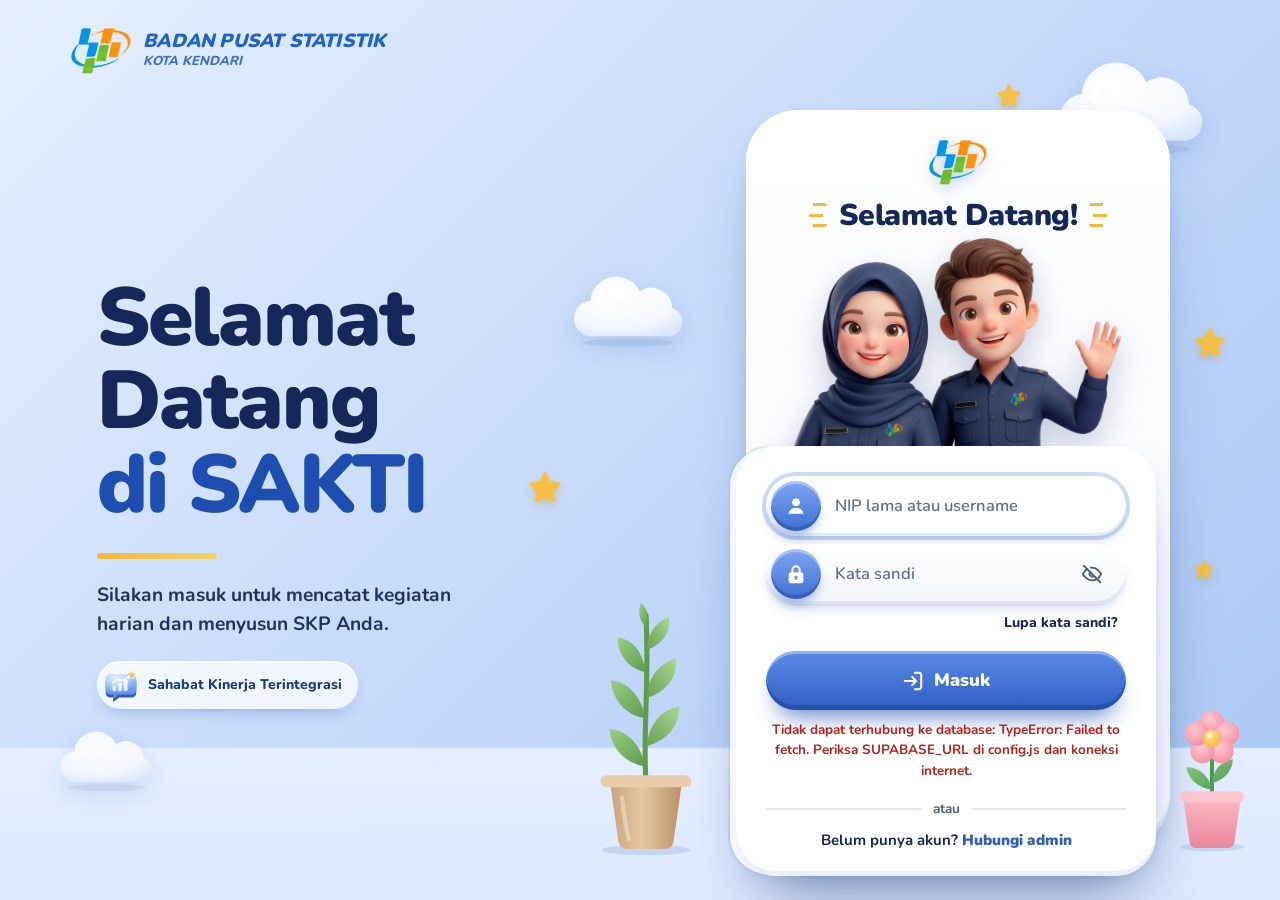
==== commit 56057f45: "Add files via upload" ====
--- a/index.html
+++ b/index.html
@@ -400,6 +400,7 @@
     <a class="menu pim-only" href="#analisis" data-r="analisis"><svg class="g" viewBox="0 0 24 24" aria-hidden="true"><path d="M3 3v18h18"/><path d="M8 17v-6M13 17V7M18 17v-3"/></svg>Analisis Pegawai</a>
     <a class="menu pim-only" href="#pegawai" data-r="pegawai"><svg class="g" viewBox="0 0 24 24" aria-hidden="true"><path d="M16 21v-2a4 4 0 0 0-4-4H6a4 4 0 0 0-4 4v2"/><circle cx="9" cy="7" r="4"/><path d="M22 21v-2a4 4 0 0 0-3-3.87M16 3.13a4 4 0 0 1 0 7.75"/></svg>Pegawai</a>
     <div class="menu-grup">Fitur tambahan</div>
+    <a class="menu" href="#pengingat" data-r="pengingat"><svg class="g" viewBox="0 0 24 24" aria-hidden="true"><path d="M18 8a6 6 0 0 0-12 0c0 7-3 9-3 9h18s-3-2-3-9"/><path d="M13.73 21a2 2 0 0 1-3.46 0"/></svg>Pengingat<span class="pg-titik" id="pgMenuTitik" hidden title="Pengingat aktif"></span></a>
     <a class="menu" href="#dinas" data-r="dinas"><svg class="g" viewBox="0 0 24 24" aria-hidden="true"><rect x="2" y="7" width="20" height="14" rx="2"/><path d="M16 21V5a2 2 0 0 0-2-2h-4a2 2 0 0 0-2 2v16"/></svg>Perjalanan Dinas</a>
     <div class="menu-grup">Bantuan</div>
     <a class="menu" href="#saran" data-r="saran"><svg class="g" viewBox="0 0 24 24" aria-hidden="true"><path d="M9 18h6M10 22h4"/><path d="M12 2a7 7 0 0 0-4 12.7c.6.5 1 1.2 1 2V17h6v-.3c0-.8.4-1.5 1-2A7 7 0 0 0 12 2z"/></svg>Saran Pengembang<span class="sb-badge" id="saranBadge" hidden></span></a>
@@ -408,6 +409,7 @@
 
   <div class="isi-utama">
   <div class="topbar"><div class="tb-judul"><h1 id="tbJudul">Dashboard</h1><p id="tbSub">Ringkasan kerja harian</p></div>
+    <a class="tb-lonceng" href="#pengingat" id="tbPengingat" title="Pengingat catat kegiatan" aria-label="Pengingat catat kegiatan"><svg viewBox="0 0 24 24" fill="none" stroke="currentColor" stroke-width="2" stroke-linecap="round" stroke-linejoin="round"><path d="M18 8a6 6 0 0 0-12 0c0 7-3 9-3 9h18s-3-2-3-9"/><path d="M13.73 21a2 2 0 0 1-3.46 0"/></svg><i class="tb-pg-titik" id="tbPgTitik" hidden></i></a>
     <a class="av" id="tbAv" href="#profil" title="Profil">?</a></div>
   <main>
     <!-- DASHBOARD -->
@@ -529,6 +531,26 @@
     <!-- FITUR TAMBAHAN: LAPORAN PERJALANAN DINAS (isi dibuat oleh dinas.js) -->
     <section id="v-dinas" hidden></section>
 
+    <!-- PENGINGAT -->
+    <section id="v-pengingat" hidden>
+      <div class="pg-hero d-kartu">
+        <svg class="pg-lonceng" viewBox="0 0 120 120" aria-hidden="true"><defs><radialGradient id="pgL" cx="38%" cy="30%" r="75%"><stop offset="0" stop-color="#FFF1B8"/><stop offset=".6" stop-color="#FFD25E"/><stop offset="1" stop-color="#F0A92A"/></radialGradient><linearGradient id="pgT" x1="0" y1="0" x2="0" y2="1"><stop offset="0" stop-color="#FFDE85"/><stop offset="1" stop-color="#E89A1C"/></linearGradient></defs><ellipse cx="60" cy="112" rx="34" ry="5" fill="#3B5BA8" opacity=".14"/><circle cx="60" cy="16" r="8" fill="url(#pgT)"/><path d="M60 20c-20 0-32 15-32 36v18l-10 14c-2 3 0 6 4 6h76c4 0 6-3 4-6l-10-14V56c0-21-12-36-32-36z" fill="url(#pgL)"/><path d="M44 40c4-8 10-11 16-12" stroke="#fff" stroke-width="6" stroke-linecap="round" fill="none" opacity=".8"/><path d="M48 98a12 12 0 0 0 24 0z" fill="url(#pgT)"/><circle cx="92" cy="30" r="13" fill="#E26A93"/><text x="92" y="35" text-anchor="middle" font-size="15" font-weight="900" fill="#fff" font-family="Nunito,sans-serif">1</text><path d="M14 44c-4 6-4 14 0 20M24 48c-2 4-2 8 0 12M106 52c4 6 4 14 0 20" stroke="#93B7F5" stroke-width="4" stroke-linecap="round" fill="none"/></svg>
+        <div class="pg-teks"><h2>Pengingat catat kegiatan</h2><p>Bila sampai jam yang Anda pilih belum ada kegiatan yang dicatat, SAKTI mengirim notifikasi ke perangkat ini, seperti pesan masuk. Hanya hari kerja (Senin–Jumat), paling banyak sekali sehari.</p></div>
+        <button type="button" class="pg-saklar" id="pgSaklar" role="switch" aria-checked="false" aria-label="Pengingat di perangkat ini"><span class="pg-jalur"><span class="pg-kenop"></span></span><b id="pgSaklarTeks">Nonaktif</b></button>
+      </div>
+      <div class="pg-info" id="pgInfo" hidden></div>
+      <div class="d-baris2 pg-baris">
+        <div class="d-kartu d-pad"><div class="d-kep"><div><h3>Jam pengingat</h3><p>Pilih kapan Anda ingin diingatkan</p></div></div>
+          <div class="pg-jam" id="pgJam" role="radiogroup" aria-label="Jam pengingat"></div>
+          <label class="pg-lain">Jam lain <input type="time" id="pgJamLain" step="300"></label>
+          <p class="pg-cat">Pengingat tidak dikirim bila hari itu Anda sudah mencatat kegiatan.</p></div>
+        <div class="d-kartu d-pad"><div class="d-kep"><div><h3>Perangkat ini</h3><p id="pgPerangkat">—</p></div><span id="pgIzin"></span></div>
+          <div class="pg-hp" aria-hidden="true"><div class="pg-notif"><img src="icons/input-192.png" alt="" width="36" height="36"><div><b>SAKTI · sekarang</b><strong>Sudah catat kegiatan hari ini? ✍️</strong><span>Belum ada kegiatan tercatat hari ini. Catat sekarang selagi ingat.</span></div></div></div>
+          <button type="button" class="btn" id="pgUji" style="margin-top:14px;width:100%"><svg class="g i16" viewBox="0 0 24 24" aria-hidden="true"><path d="M18 8a6 6 0 0 0-12 0c0 7-3 9-3 9h18s-3-2-3-9"/><path d="M13.73 21a2 2 0 0 1-3.46 0"/></svg> Kirim notifikasi uji</button>
+          <p class="pg-cat">Pengingat aktif per perangkat. Aktifkan juga di HP lain bila perlu.</p></div>
+      </div>
+    </section>
+
     <!-- PROFIL -->
     <section id="v-profil" hidden>
       <div class="kepala"><div style="flex:1"><h1>Profil</h1><p>Lengkapi data diri. Nama dan NIP baru tampil di dokumen Bukti Dukung.</p></div></div>
@@ -555,6 +577,7 @@
             <form id="formPw" class="form" style="display:flex;gap:8px;align-items:flex-end;flex-wrap:wrap"><div style="flex:1;min-width:170px"><label for="pwBaru" style="margin-top:0">Password baru</label><input id="pwBaru" type="password" autocomplete="new-password" minlength="6" placeholder="min. 6 karakter"></div><button class="btn" type="submit">Ganti password</button></form>
             <p style="margin:14px 0 0"><button class="btn kecil" type="button" id="btnKeluar">Keluar dari akun</button></p>
           </div>
+          <a class="kartu saran-ajak pg-ajak" href="#pengingat"><span class="sa-ik"><svg class="g i16" viewBox="0 0 24 24" aria-hidden="true"><path d="M18 8a6 6 0 0 0-12 0c0 7-3 9-3 9h18s-3-2-3-9"/><path d="M13.73 21a2 2 0 0 1-3.46 0"/></svg></span><div><b>Pengingat catat kegiatan</b><small id="pgAjakTeks">Dapatkan notifikasi di HP bila belum mencatat kegiatan hari ini.</small></div><span style="color:var(--teks2);font-size:20px">›</span></a>
           <a class="kartu saran-ajak" href="#saran"><span class="sa-ik"><svg class="g i16" viewBox="0 0 24 24" aria-hidden="true"><path d="M9 18h6M10 22h4"/><path d="M12 2a7 7 0 0 0-4 12.7c.6.5 1 1.2 1 2V17h6v-.3c0-.8.4-1.5 1-2A7 7 0 0 0 12 2z"/></svg></span><div><b>Saran untuk Pengembang</b><small>Ada ide fitur, kendala, atau pertanyaan? Kirim ke admin agar SAKTI terus sesuai kebutuhan pegawai.</small></div><span class="sb-badge" id="saranBadge2" hidden></span><span style="color:var(--teks2);font-size:20px">›</span></a>
           <div class="kartu">
             <h2>Pasang di HP</h2>
@@ -699,9 +722,9 @@
   const ambilFoto = id => { if (!fotoCache.has(id)) fotoCache.set(id, S.get('foto', id)); return fotoCache.get(id); };
 
   /* ---------- Menu ---------- */
-  const ROUTES = ['dashboard', 'rekap', 'rk', 'upload', 'dinas', 'profil', 'saran', 'analisis', 'pegawai', 'lihat'];
+  const ROUTES = ['dashboard', 'rekap', 'rk', 'upload', 'dinas', 'pengingat', 'profil', 'saran', 'analisis', 'pegawai', 'lihat'];
   const R_PIM = ['analisis', 'pegawai', 'lihat'];
-  const JUDUL_R = { dashboard: ['Dashboard', 'Ringkasan kerja harian Anda'], rekap: ['Rekap Kegiatan', 'Rapikan uraian, bidang, dan RK'], rk: ['RK & IKI', 'Rencana Kinerja & Indikator Kinerja Individu'], upload: ['Upload Dokumen', 'Dokumen Bukti Dukung SKP & Google Drive'], dinas: ['Perjalanan Dinas', 'Laporan pengawasan / pendataan lapangan'], profil: ['Profil', 'Data diri, kata sandi, dan bantuan'], saran: ['Saran Pengembang', 'Kirim saran, laporan masalah, atau pertanyaan ke admin'], analisis: ['Analisis Pegawai', 'Beban kerja dan keaktifan pengisian seluruh pegawai'], pegawai: ['Pegawai', 'Daftar pegawai beserta kegiatannya'], lihat: ['Kegiatan Pegawai', 'Rincian kegiatan per hari, RK, dan IKI'] };
+  const JUDUL_R = { dashboard: ['Dashboard', 'Ringkasan kerja harian Anda'], rekap: ['Rekap Kegiatan', 'Rapikan uraian, bidang, dan RK'], rk: ['RK & IKI', 'Rencana Kinerja & Indikator Kinerja Individu'], upload: ['Upload Dokumen', 'Dokumen Bukti Dukung SKP & Google Drive'], dinas: ['Perjalanan Dinas', 'Laporan pengawasan / pendataan lapangan'], pengingat: ['Pengingat', 'Notifikasi di HP bila belum mencatat kegiatan'], profil: ['Profil', 'Data diri, kata sandi, dan bantuan'], saran: ['Saran Pengembang', 'Kirim saran, laporan masalah, atau pertanyaan ke admin'], analisis: ['Analisis Pegawai', 'Beban kerja dan keaktifan pengisian seluruh pegawai'], pegawai: ['Pegawai', 'Daftar pegawai beserta kegiatannya'], lihat: ['Kegiatan Pegawai', 'Rincian kegiatan per hari, RK, dan IKI'] };
   const WARNA_AV = ['#1D64AE', '#047857', '#C2410C', '#6D28D9', '#BE185D', '#0E7490', '#A16207', '#4338CA'];   // semua ≥4,9:1 dengan teks putih
   const inisial = n => String(n || '?').replace(/,.*$/, '').trim().split(/\s+/).map(w => w.replace(/\.+$/, '')).filter(w => w && !/^(hj|h|dr|ir|drs|dra|prof)$/i.test(w)).slice(0, 2).map(w => w[0]).join('').toUpperCase() || '?';
   const warnaAv = n => { let s = 0; for (const c of String(n || '')) s = (s * 31 + c.charCodeAt(0)) >>> 0; return WARNA_AV[s % WARNA_AV.length]; };
@@ -713,7 +736,7 @@
     render(r); window.scrollTo(0, 0);
   }
   window.addEventListener('hashchange', () => { if (masuk) route(); });
-  function render(r) { renderBulan(); if (r === 'dashboard') renderDashboard(); if (r === 'rekap') renderRekap(); if (r === 'rk') renderRkMenu(); if (r === 'upload') renderUpload(); if (r === 'profil') renderProfil(); if (r === 'saran') renderSaran(); if (r === 'analisis') PIM.analisis(); if (r === 'pegawai') PIM.daftar(); if (r === 'lihat') PIM.lihat(location.hash.split('/')[1]); if (r === 'dinas' && window.SKPDinas) SKPDinas.render(); }
+  function render(r) { renderBulan(); if (r === 'dashboard') renderDashboard(); if (r === 'rekap') renderRekap(); if (r === 'rk') renderRkMenu(); if (r === 'upload') renderUpload(); if (r === 'profil') renderProfil(); if (r === 'saran') renderSaran(); if (r === 'analisis') PIM.analisis(); if (r === 'pegawai') PIM.daftar(); if (r === 'lihat') PIM.lihat(location.hash.split('/')[1]); if (r === 'dinas' && window.SKPDinas) SKPDinas.render(); if (r === 'pengingat') renderPengingat(); }
 
   function geserBulan(d) { const [y, m] = ym.split('-').map(Number); const t = new Date(y, m - 1 + d, 1); ym = t.getFullYear() + '-' + S.pad(t.getMonth() + 1); render(current()); }
   function renderBulan() {
@@ -765,7 +788,9 @@
     $('sapa').textContent = (jam < 11 ? 'Selamat pagi' : jam < 15 ? 'Selamat siang' : jam < 18 ? 'Selamat sore' : 'Selamat malam') + (profil.nama ? ', ' + S.namaPanggil(profil.nama) : '');
     $('sapaSub').textContent = 'Kerja harian ' + S.namaBulan(ym) + (profil.jabatan ? ' · ' + profil.jabatan : ''); $('dTgl').textContent = S.tglPanjang(S.ymd(now));
     const [y, m] = ym.split('-').map(Number); const nHari = new Date(y, m, 0).getDate(); const hariIni = S.ymd(now);
-    const hk = hariKerjaS(ym), hkIsi = hk.filter(d => K.isi.has(d)).length, pctHk = hk.length ? Math.round(hkIsi / hk.length * 100) : 0;
+    const hk = hariKerjaS(ym);   // hari kerja yang sudah lewat (untuk peringatan "belum terisi")
+    const hkBln = []; for (let d = 1; d <= nHari; d++) { const w = new Date(y, m - 1, d).getDay(); if (w && w < 6) hkBln.push(ym + '-' + S.pad(d)); }   // semua hari kerja (Senin–Jumat) sebulan penuh
+    const hkIsi = hkBln.filter(d => K.isi.has(d)).length, pctHk = hkBln.length ? Math.round(hkIsi / hkBln.length * 100) : 0;
     const tanpaRk = ks.filter(k => !k.rhkId || !rhkById(k.rhkId)), pctRk = ks.length ? Math.round((ks.length - tanpaRk.length) / ks.length * 100) : 0;
     const tanpaFoto = ks.filter(k => !(k.fotoIds || []).length), pctFoto = ks.length ? Math.round((ks.length - tanpaFoto.length) / ks.length * 100) : 0;
     const bds = S.bidangDari(ks.map(k => k.bidang)).filter(b => ks.some(k => k.bidang === b)), tanpaBd = ks.filter(k => !k.bidang).length;
@@ -774,7 +799,7 @@
     const nArsip = K.arsip.reduce((a, r) => a + r.jumlah, 0);
     $('dHero').innerHTML = [
       [IKD.doc, 'Kegiatan ' + S.BULAN[m - 1], fmtA(K.keg), deltaTeks(K.keg, L.keg)],
-      [IKD.kal, 'Hari kerja terisi', hkIsi + '<small style="font-size:16px;opacity:.75"> / ' + hk.length + '</small>', bulanIni ? (sudahHariIni ? '✓ hari ini sudah mengisi' : 'hari ini belum mengisi') : pctHk + '% hari kerja'],
+      [IKD.kal, 'Hari kerja terisi', hkIsi + '<small style="font-size:16px;opacity:.75"> / ' + hkBln.length + '</small>', bulanIni ? (sudahHariIni ? '✓ hari ini sudah mengisi' : 'hari ini belum mengisi') : pctHk + '% hari kerja'],
       [IKD.cam, 'Foto bukti', fmtA(K.foto), deltaTeks(K.foto, L.foto)],
       [IKD.target, 'Sudah ber-RK', pctRk + '%', tanpaRk.length ? tanpaRk.length + ' kegiatan belum ber-RK' : (ks.length ? 'semua sudah ber-RK' : 'belum ada kegiatan')]
     ].map(([ik, l, v, s]) => `<div class="d-tile"><div class="t-kep"><span class="t-ik">${ik}</span>${l}</div><b>${v}</b><small>${s}</small></div>`).join('');
@@ -852,6 +877,37 @@
       r.addEventListener('mouseenter', show); r.addEventListener('click', show); r.addEventListener('mouseleave', () => { tip.style.opacity = 0; r.setAttribute('fill', 'transparent'); });
     });
   }
+
+  /* ---------- Pengingat (notifikasi HP) ---------- */
+  const JAM_PG = ['15:00', '15:30', '16:00', '16:30', '17:00'];
+  let pgStatus = null, pgSibuk = false;
+  function tampilPengingat() {
+    const o = pgStatus || { aktif: false, jam: '16:00', izin: 'default', didukung: S.pengingat.didukung(), perangkat: S.pengingat.perangkat() };
+    const sk = $('pgSaklar'); sk.setAttribute('aria-checked', o.aktif); sk.classList.toggle('on', !!o.aktif); $('pgSaklarTeks').textContent = o.aktif ? 'Aktif' : 'Nonaktif'; sk.disabled = pgSibuk;
+    $('pgJam').innerHTML = JAM_PG.map(j => `<button type="button" role="radio" aria-checked="${o.jam === j}" class="${o.jam === j ? 'on' : ''}" data-jam="${j}">${j.replace(':', '.')}</button>`).join('');
+    $('pgJamLain').value = JAM_PG.includes(o.jam) ? '' : o.jam;
+    $('pgPerangkat').textContent = o.perangkat || '—';
+    $('pgIzin').innerHTML = !o.didukung ? '<span class="pill-merah">Tidak didukung</span>' : o.izin === 'granted' ? '<span class="pill-hijau">✓ Notifikasi diizinkan</span>' : o.izin === 'denied' ? '<span class="pill-merah">Notifikasi diblokir</span>' : '<span class="badge" style="background:var(--n-50);color:var(--n-600)">Belum diizinkan</span>';
+    const info = $('pgInfo'); let t = '';
+    if (!o.didukung) t = S.pengingat.iosBelumDipasang() ? '<b>iPhone/iPad:</b> notifikasi hanya bisa bila SAKTI dipasang di Layar Utama. Buka di Safari → ketuk <b>Bagikan</b> → <b>Tambah ke Layar Utama</b>, lalu buka SAKTI dari ikon tersebut.' : 'Peramban ini belum mendukung notifikasi. Gunakan <b>Google Chrome</b> di HP Android atau komputer.';
+    else if (o.izin === 'denied') t = '<b>Notifikasi diblokir di peramban.</b> Ketuk ikon gembok/ⓘ di samping alamat situs → <b>Izin</b> / <b>Notifikasi</b> → <b>Izinkan</b>, lalu muat ulang halaman.';
+    else if (o.galat) t = S.esc(o.galat);
+    info.innerHTML = t; info.hidden = !t;
+    $('pgUji').disabled = !(o.aktif && o.izin === 'granted');
+    $('pgMenuTitik').hidden = !o.aktif; $('tbPgTitik').hidden = !o.aktif; $('tbPengingat').title = o.aktif ? 'Pengingat aktif pukul ' + o.jam.replace(':', '.') : 'Pengingat catat kegiatan (nonaktif)'; const aj = $('pgAjakTeks'); if (aj) aj.textContent = o.aktif ? 'Aktif setiap hari kerja pukul ' + o.jam.replace(':', '.') + ' di perangkat ini.' : 'Dapatkan notifikasi di HP bila belum mencatat kegiatan hari ini.';
+  }
+  async function renderPengingat() { tampilPengingat(); pgStatus = await S.pengingat.status(); tampilPengingat(); }
+  async function aturPengingat(o) {
+    if (pgSibuk) return; pgSibuk = true; const lama = pgStatus; pgStatus = Object.assign({}, pgStatus || {}, o); tampilPengingat();
+    try { await S.pengingat.atur({ aktif: pgStatus.aktif, jam: pgStatus.jam }); pgSibuk = false; pgStatus = await S.pengingat.status();
+      S.toast(o.aktif === false ? 'Pengingat dinonaktifkan' : o.aktif ? 'Pengingat aktif — Senin–Jumat pukul ' + pgStatus.jam.replace(':', '.') : 'Jam pengingat diubah ke ' + pgStatus.jam.replace(':', '.')); }
+    catch (e) { pgSibuk = false; pgStatus = Object.assign({}, lama || {}, { izin: 'Notification' in window ? Notification.permission : 'denied' }); S.pengingat.status().then(o => { pgStatus = o; tampilPengingat(); }); S.toast(e.message, 6000); }
+    tampilPengingat();
+  }
+  $('pgSaklar').onclick = () => aturPengingat({ aktif: !(pgStatus && pgStatus.aktif), jam: (pgStatus && pgStatus.jam) || '16:00' });
+  $('pgJam').addEventListener('click', e => { const b = e.target.closest('[data-jam]'); if (!b || b.classList.contains('on')) return; if (pgStatus && pgStatus.aktif) aturPengingat({ jam: b.dataset.jam }); else { pgStatus = Object.assign({}, pgStatus || {}, { jam: b.dataset.jam }); tampilPengingat(); } });
+  $('pgJamLain').addEventListener('change', e => { const v = e.target.value; if (!/^\d\d:\d\d$/.test(v)) return; if (pgStatus && pgStatus.aktif) aturPengingat({ jam: v }); else { pgStatus = Object.assign({}, pgStatus || {}, { jam: v }); tampilPengingat(); } });
+  $('pgUji').onclick = async () => { try { await S.pengingat.uji(); S.toast('Notifikasi uji dikirim — lihat bilah notifikasi'); } catch (e) { S.toast(e.message, 5000); } };
   /* ---------- Rekap Kegiatan: RK & IKI + daftar kegiatan ---------- */
   function renderRekap() { renderTabel(); }
   /* ---------- Menu RK & IKI ---------- */
@@ -1799,7 +1855,7 @@
   document.addEventListener('visibilitychange', () => { if (!document.hidden) segarkan(); });
   let rz; window.addEventListener('resize', () => { clearTimeout(rz); rz = setTimeout(() => { if (masuk && current() === 'dashboard') renderDashboard(); }, 200); });
   S.registerSW();
-  S.mulai().then(async ({ uid, pegawai }) => { isiDlUnit(); sayaUid = uid; S.pasangPilihKarakter(document.querySelector('[data-pilih-karakter]'));
+  S.mulai().then(async ({ uid, pegawai }) => { isiDlUnit(); sayaUid = uid; S.pasangPilihKarakter(document.querySelector('[data-pilih-karakter]')); S.pengingat.status().then(o => { if (!pgStatus) { pgStatus = o; tampilPengingat(); } }).catch(() => { });
     if (pegawai.peran === 'admin') { location.replace('admin.html'); return; }
     saya = pegawai; if (pegawai.peran === 'pimpinan') document.body.classList.add('pim');
     masuk = true;
